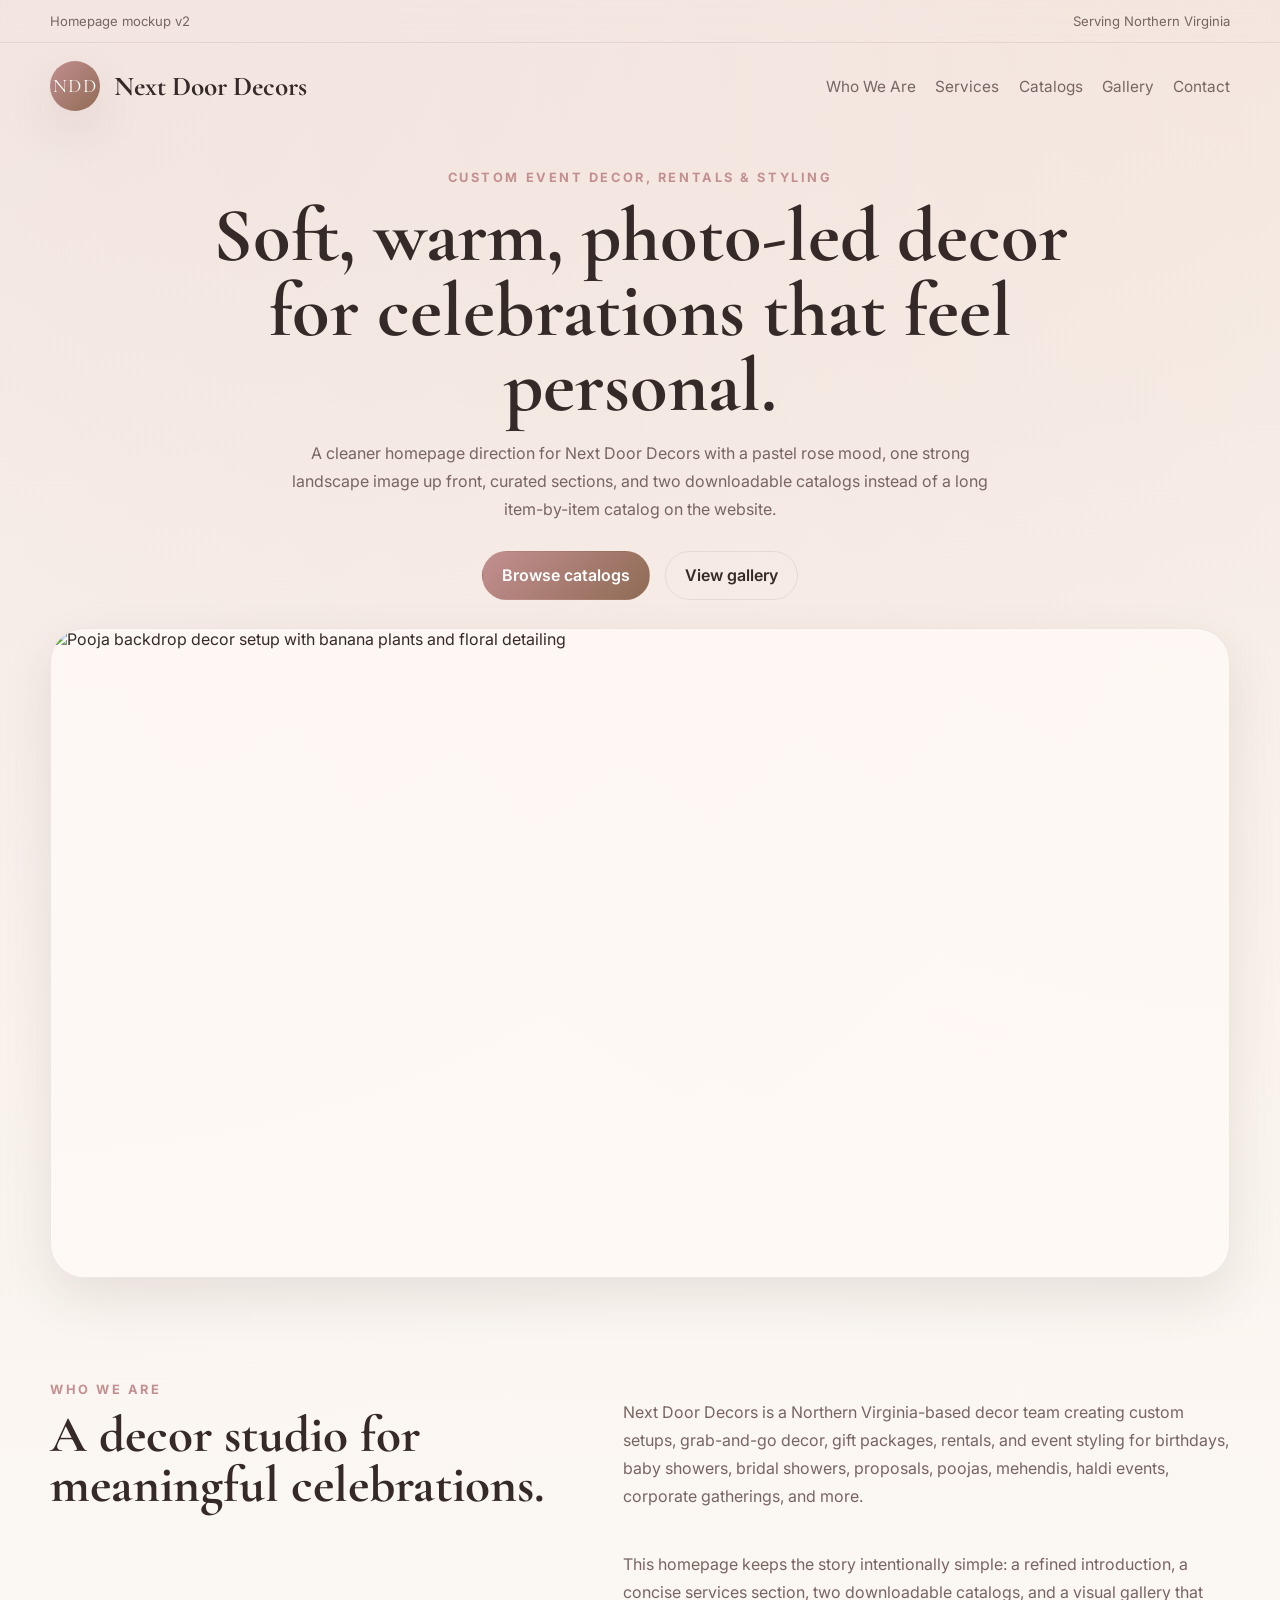
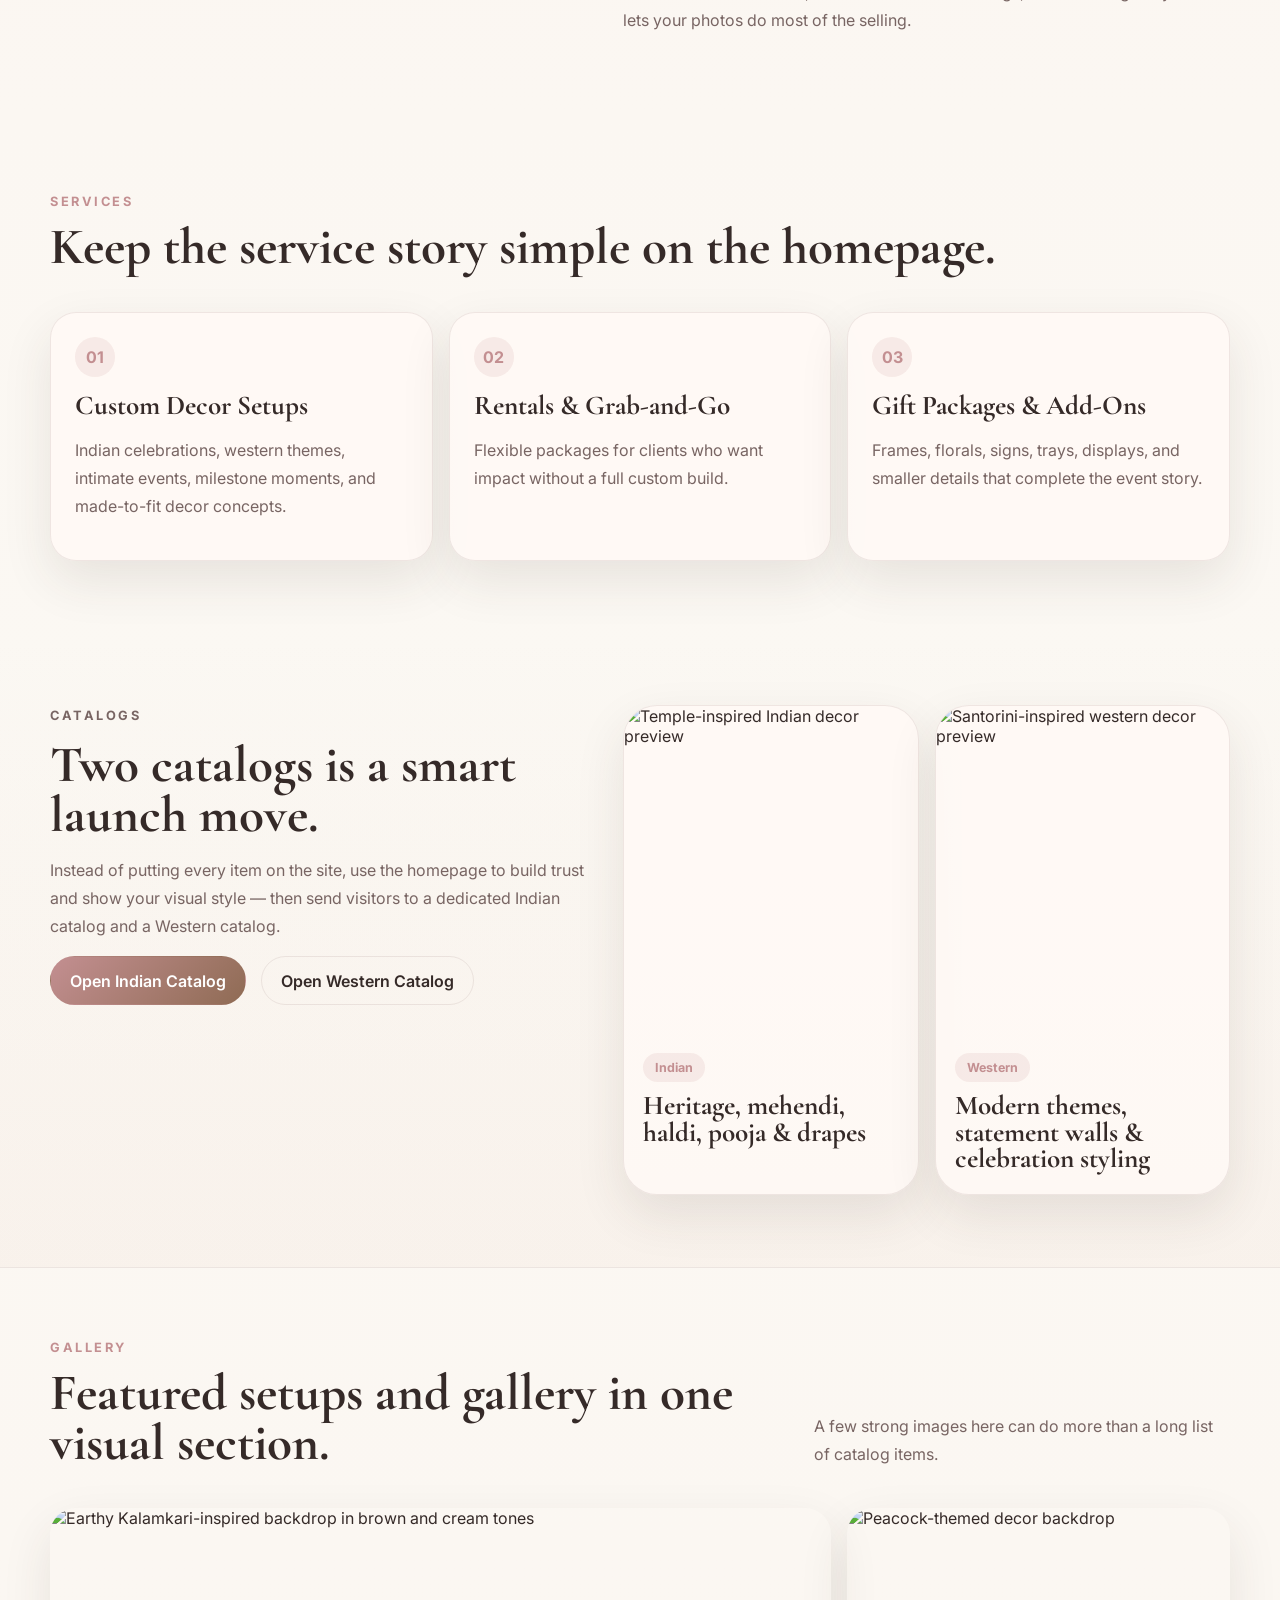
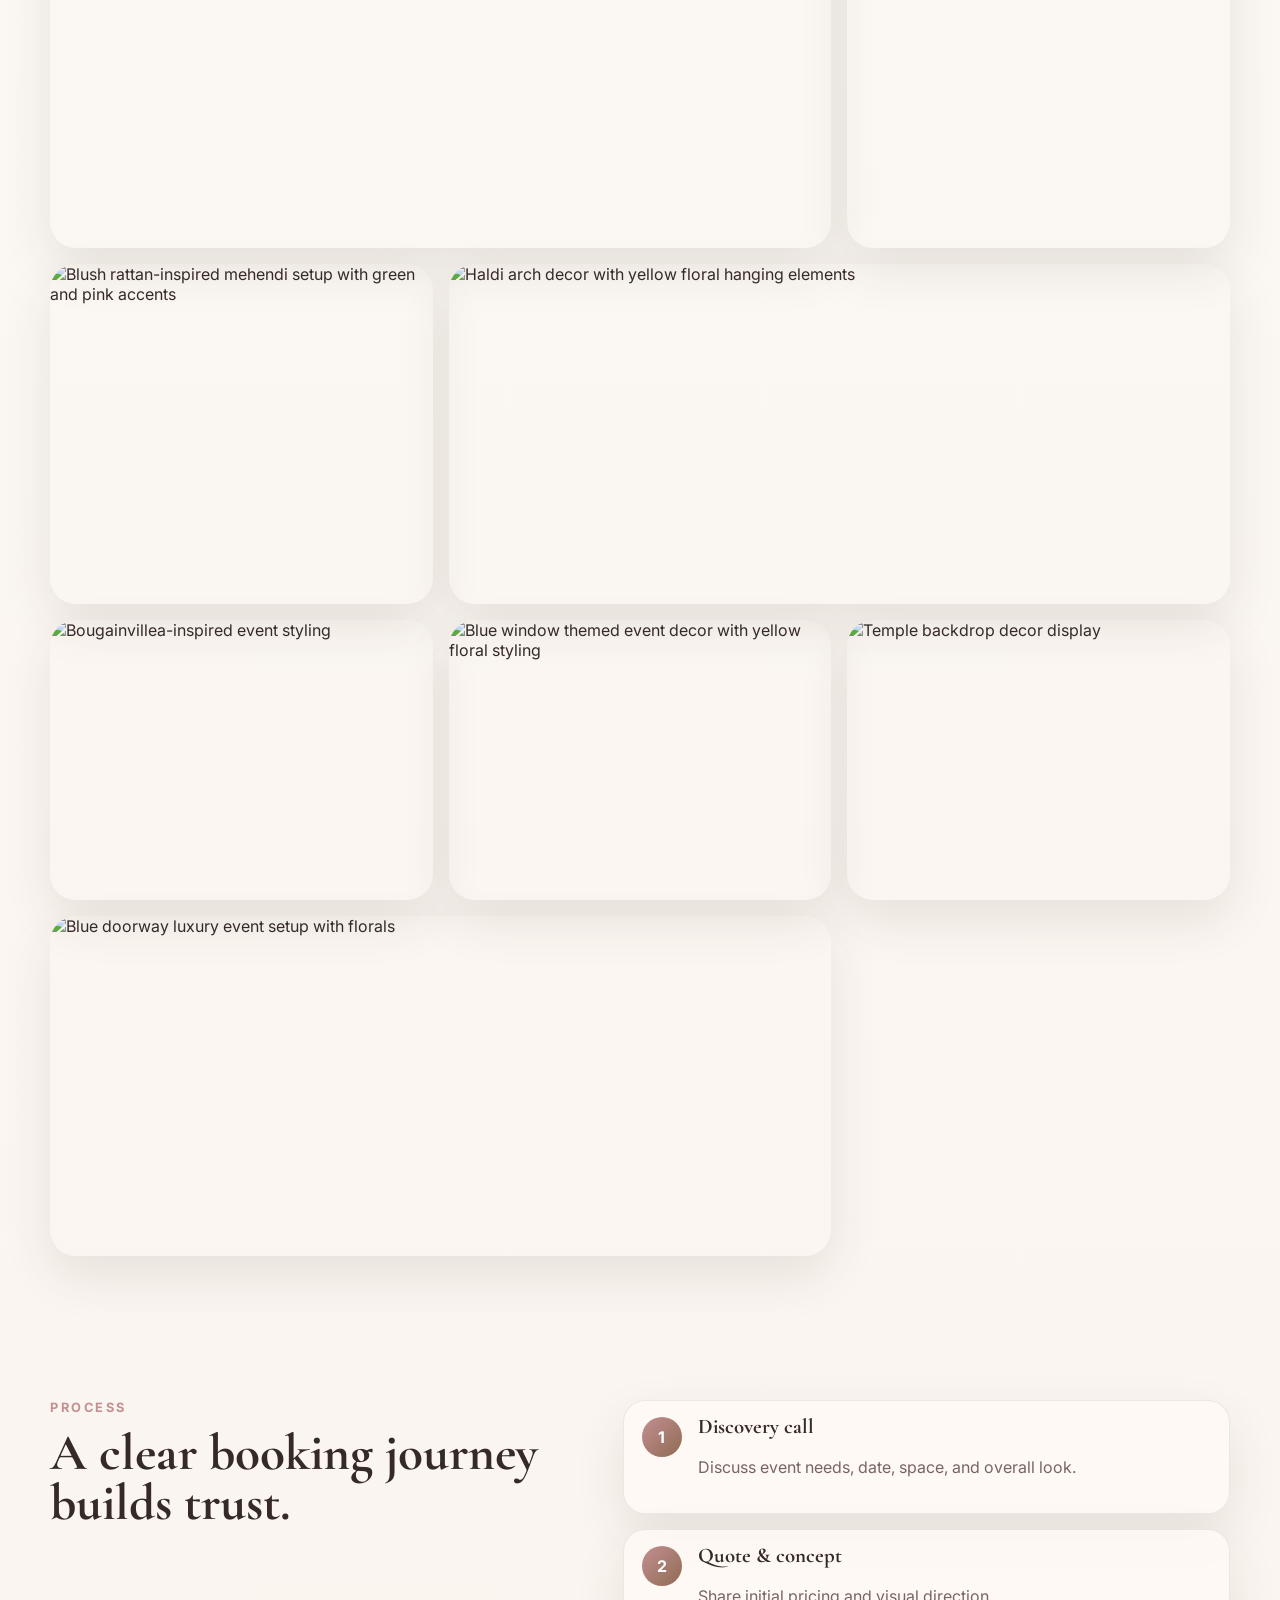
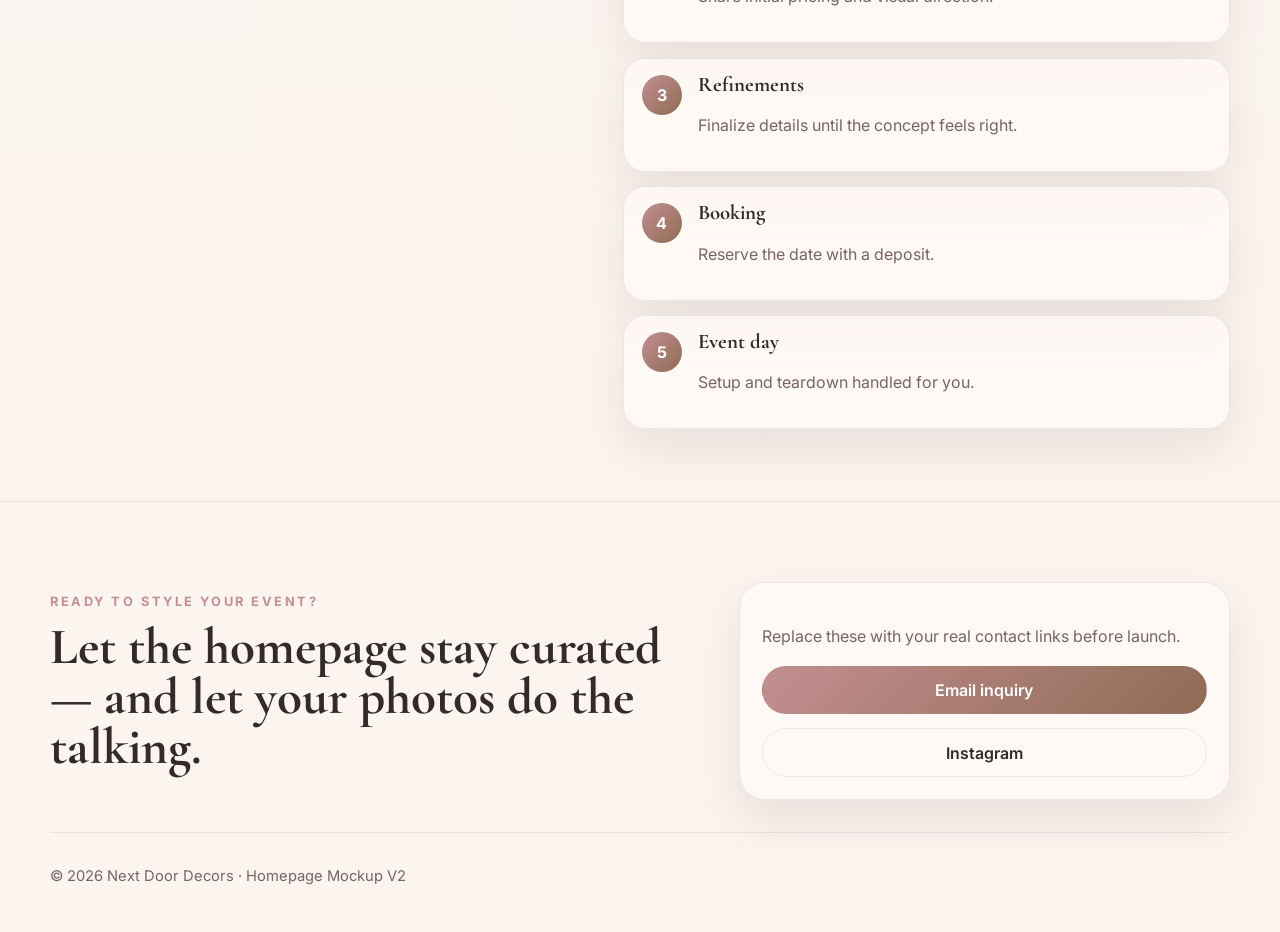
==== nextdoor-v2-2/index.html @ 741ca5bc "v2 version" ====
<!DOCTYPE html>
<html lang="en">
<head>
  <meta charset="UTF-8" />
  <meta name="viewport" content="width=device-width, initial-scale=1.0" />
  <title>Next Door Decors | Homepage Mockup V2</title>
  <meta name="description" content="A photo-led homepage mockup for Next Door Decors featuring Indian and western event decor collections." />
  <link rel="preconnect" href="https://fonts.googleapis.com">
  <link rel="preconnect" href="https://fonts.gstatic.com" crossorigin>
  <link href="https://fonts.googleapis.com/css2?family=Cormorant+Garamond:wght@400;500;600;700&family=Inter:wght@400;500;600;700&display=swap" rel="stylesheet">
  <link rel="stylesheet" href="style.css" />
</head>
<body data-theme="rose">
  <div class="topbar">
    <div class="container topbar-inner">
      <span>Homepage mockup v2</span>
      <span>Serving Northern Virginia</span>
    </div>
  </div>

  <header class="site-header" id="top">
    <nav class="nav container">
      <a href="#top" class="logo" aria-label="Next Door Decors home">
        <span class="logo-mark">NDD</span>
        <span class="logo-text">Next Door Decors</span>
      </a>

      <button class="menu-toggle" aria-label="Toggle navigation">☰</button>

      <div class="nav-links">
        <a href="#about">Who We Are</a>
        <a href="#services">Services</a>
        <a href="#catalogs">Catalogs</a>
        <a href="#gallery">Gallery</a>
        <a href="#contact">Contact</a>
      </div>
    </nav>

    <section class="hero container">
      <div class="hero-copy hero-copy-centered">
        <p class="eyebrow">Custom event decor, rentals & styling</p>
        <h1>Soft, warm, photo-led decor for celebrations that feel personal.</h1>
        <p class="hero-text hero-text-wide">
          A cleaner homepage direction for Next Door Decors with a pastel rose mood, one strong landscape image up front, curated sections, and two downloadable catalogs instead of a long item-by-item catalog on the website.
        </p>

        <div class="hero-actions centered-actions">
          <a class="btn btn-primary" href="#catalogs">Browse catalogs</a>
          <a class="btn btn-secondary" href="#gallery">View gallery</a>
        </div>
      </div>

      <figure class="hero-banner-card">
        <img src="images/hero-pooja.png" alt="Pooja backdrop decor setup with banana plants and floral detailing" />
      </figure>
    </section>
  </header>

  <main>
    <section class="section intro" id="about">
      <div class="container split-section">
        <div>
          <p class="eyebrow">Who we are</p>
          <h2>A decor studio for meaningful celebrations.</h2>
        </div>
        <div class="copy-stack">
          <p>
            Next Door Decors is a Northern Virginia-based decor team creating custom setups, grab-and-go decor, gift packages, rentals, and event styling for birthdays, baby showers, bridal showers, proposals, poojas, mehendis, haldi events, corporate gatherings, and more.
          </p>
          <p>
            This homepage keeps the story intentionally simple: a refined introduction, a concise services section, two downloadable catalogs, and a visual gallery that lets your photos do most of the selling.
          </p>
        </div>
      </div>
    </section>

    <section class="section services-section" id="services">
      <div class="container">
        <div class="section-head">
          <div>
            <p class="eyebrow">Services</p>
            <h2>Keep the service story simple on the homepage.</h2>
          </div>
        </div>

        <div class="cards three-up">
          <article class="service-card">
            <span class="service-index">01</span>
            <h3>Custom Decor Setups</h3>
            <p>Indian celebrations, western themes, intimate events, milestone moments, and made-to-fit decor concepts.</p>
          </article>
          <article class="service-card">
            <span class="service-index">02</span>
            <h3>Rentals & Grab-and-Go</h3>
            <p>Flexible packages for clients who want impact without a full custom build.</p>
          </article>
          <article class="service-card">
            <span class="service-index">03</span>
            <h3>Gift Packages & Add-Ons</h3>
            <p>Frames, florals, signs, trays, displays, and smaller details that complete the event story.</p>
          </article>
        </div>
      </div>
    </section>

    <section class="section catalogs-section" id="catalogs">
      <div class="container catalogs-shell">
        <div class="catalogs-copy">
          <p class="eyebrow">Catalogs</p>
          <h2>Two catalogs is a smart launch move.</h2>
          <p>
            Instead of putting every item on the site, use the homepage to build trust and show your visual style — then send visitors to a dedicated Indian catalog and a Western catalog.
          </p>
          <div class="catalog-actions">
            <a class="btn btn-primary" href="catalogs/next-door-decors-indian-catalog.pdf" target="_blank" rel="noopener">Open Indian Catalog</a>
            <a class="btn btn-secondary" href="catalogs/next-door-decors-western-catalog.pdf" target="_blank" rel="noopener">Open Western Catalog</a>
          </div>
        </div>

        <div class="catalog-preview-grid">
          <article class="catalog-preview-card">
            <img src="images/temple.png" alt="Temple-inspired Indian decor preview" />
            <div class="catalog-preview-copy">
              <span class="chip soft-chip">Indian</span>
              <h3>Heritage, mehendi, haldi, pooja & drapes</h3>
            </div>
          </article>

          <article class="catalog-preview-card">
            <img src="images/santorini-window.png" alt="Santorini-inspired western decor preview" />
            <div class="catalog-preview-copy">
              <span class="chip soft-chip">Western</span>
              <h3>Modern themes, statement walls & celebration styling</h3>
            </div>
          </article>
        </div>
      </div>
    </section>

    <section class="section gallery-section" id="gallery">
      <div class="container">
        <div class="section-head gallery-head">
          <div>
            <p class="eyebrow">Gallery</p>
            <h2>Featured setups and gallery in one visual section.</h2>
          </div>
          <p class="section-note">A few strong images here can do more than a long list of catalog items.</p>
        </div>

        <div class="gallery-grid unified-gallery-grid">
          <figure class="gallery-card wide"><img src="images/kalamkari.png" alt="Earthy Kalamkari-inspired backdrop in brown and cream tones" /></figure>
          <figure class="gallery-card"><img src="images/peacock.png" alt="Peacock-themed decor backdrop" /></figure>
          <figure class="gallery-card"><img src="images/blush-rattan.png" alt="Blush rattan-inspired mehendi setup with green and pink accents" /></figure>
          <figure class="gallery-card wide"><img src="images/haldi.jpg" alt="Haldi arch decor with yellow floral hanging elements" /></figure>
          <figure class="gallery-card"><img src="images/bougainvillea.png" alt="Bougainvillea-inspired event styling" /></figure>
          <figure class="gallery-card"><img src="images/blue-window-haldi.png" alt="Blue window themed event decor with yellow floral styling" /></figure>
          <figure class="gallery-card"><img src="images/temple.png" alt="Temple backdrop decor display" /></figure>
          <figure class="gallery-card wide"><img src="images/dior-mehendi.png" alt="Blue doorway luxury event setup with florals" /></figure>
        </div>
      </div>
    </section>

    <section class="section process-section">
      <div class="container process-shell">
        <div>
          <p class="eyebrow">Process</p>
          <h2>A clear booking journey builds trust.</h2>
        </div>
        <div class="process-list">
          <article class="process-item"><span>1</span><div><h3>Discovery call</h3><p>Discuss event needs, date, space, and overall look.</p></div></article>
          <article class="process-item"><span>2</span><div><h3>Quote & concept</h3><p>Share initial pricing and visual direction.</p></div></article>
          <article class="process-item"><span>3</span><div><h3>Refinements</h3><p>Finalize details until the concept feels right.</p></div></article>
          <article class="process-item"><span>4</span><div><h3>Booking</h3><p>Reserve the date with a deposit.</p></div></article>
          <article class="process-item"><span>5</span><div><h3>Event day</h3><p>Setup and teardown handled for you.</p></div></article>
        </div>
      </div>
    </section>
  </main>

  <footer class="site-footer" id="contact">
    <div class="container footer-shell">
      <div>
        <p class="eyebrow">Ready to style your event?</p>
        <h2>Let the homepage stay curated — and let your photos do the talking.</h2>
      </div>
      <div class="footer-card">
        <p>Replace these with your real contact links before launch.</p>
        <div class="footer-actions">
          <a class="btn btn-primary full" href="mailto:hello@nextdoordecors.com">Email inquiry</a>
          <a class="btn btn-secondary full" href="https://instagram.com/nextdoordecors" target="_blank" rel="noopener">Instagram</a>
        </div>
      </div>
    </div>
    <div class="container footer-note">
      <p>© <span id="year"></span> Next Door Decors · Homepage Mockup V2</p>
    </div>
  </footer>

  <script src="script.js"></script>
</body>
</html>
---- nextdoor-v2-2/style.css ----
:root {
  --bg: #f7f3ec;
  --bg-alt: #efe5d8;
  --surface: rgba(255, 252, 247, 0.82);
  --surface-strong: #fffaf3;
  --text: #2e2925;
  --muted: #6c655e;
  --line: rgba(82, 72, 62, 0.1);
  --accent: #70866b;
  --accent-2: #c6b39d;
  --accent-3: #8b694f;
  --chip: rgba(112, 134, 107, 0.12);
  --shadow: 0 20px 50px rgba(63, 52, 42, 0.1);
  --radius: 26px;
  --radius-lg: 34px;
  --max: 1180px;
}

body[data-theme="rose"] {
  --bg: #fbf4ef;
  --bg-alt: #f5e7df;
  --surface: rgba(255, 250, 246, 0.84);
  --surface-strong: #fff8f4;
  --text: #352a28;
  --muted: #786563;
  --line: rgba(108, 77, 73, 0.11);
  --accent: #c38f91;
  --accent-2: #ddb8a5;
  --accent-3: #8f6b54;
  --chip: rgba(195, 143, 145, 0.14);
}

body[data-theme="luxe"] {
  --bg: #f4efe7;
  --bg-alt: #e9dfd0;
  --surface: rgba(255, 250, 241, 0.84);
  --surface-strong: #fff9f0;
  --text: #2f241f;
  --muted: #6b5b53;
  --line: rgba(88, 66, 52, 0.12);
  --accent: #756847;
  --accent-2: #b69058;
  --accent-3: #7d4b43;
  --chip: rgba(182, 144, 88, 0.14);
}

* { box-sizing: border-box; }
html { scroll-behavior: smooth; }
body {
  margin: 0;
  background:
    radial-gradient(circle at top left, color-mix(in srgb, var(--accent) 14%, transparent), transparent 25%),
    radial-gradient(circle at top right, color-mix(in srgb, var(--accent-2) 20%, transparent), transparent 24%),
    linear-gradient(180deg, var(--bg) 0%, #fbf8f3 40%, var(--bg) 100%);
  color: var(--text);
  font-family: 'Inter', sans-serif;
}

a { color: inherit; text-decoration: none; }
img { display: block; max-width: 100%; }
button { font: inherit; }

.container {
  width: min(var(--max), calc(100% - 2rem));
  margin: 0 auto;
}

.topbar {
  border-bottom: 1px solid var(--line);
  backdrop-filter: blur(8px);
}

.topbar-inner {
  min-height: 42px;
  display: flex;
  align-items: center;
  justify-content: space-between;
  gap: 1rem;
  font-size: 0.82rem;
  color: var(--muted);
}

.site-header {
  padding-bottom: 1rem;
}

.nav {
  display: flex;
  align-items: center;
  justify-content: space-between;
  gap: 1rem;
  padding: 1.15rem 0;
}

.logo {
  display: flex;
  align-items: center;
  gap: 0.85rem;
}

.logo-mark {
  width: 50px;
  height: 50px;
  border-radius: 50%;
  display: grid;
  place-items: center;
  background: linear-gradient(135deg, var(--accent), var(--accent-3));
  color: white;
  font-family: 'Cormorant Garamond', serif;
  font-size: 1.2rem;
  letter-spacing: 0.08em;
  box-shadow: var(--shadow);
}

.logo-text {
  font-family: 'Cormorant Garamond', serif;
  font-size: 1.7rem;
  font-weight: 700;
}

.nav-links {
  display: flex;
  align-items: center;
  gap: 1.2rem;
}

.nav-links a {
  color: var(--muted);
  font-size: 0.96rem;
}

.menu-toggle {
  display: none;
  border: 0;
  background: transparent;
  font-size: 1.5rem;
}

.hero {
  display: grid;
  gap: 1.8rem;
  padding: 2.5rem 0 1rem;
}

.hero-copy-centered {
  text-align: center;
  max-width: 54rem;
  margin: 0 auto;
}

.eyebrow {
  margin: 0 0 0.8rem;
  text-transform: uppercase;
  letter-spacing: 0.2em;
  font-size: 0.8rem;
  color: var(--accent);
  font-weight: 700;
}

h1, h2, h3 {
  margin: 0;
  font-family: 'Cormorant Garamond', serif;
  line-height: 0.98;
}

h1 { font-size: clamp(3rem, 6vw, 5.1rem); margin-bottom: 1rem; }
h2 { font-size: clamp(2.1rem, 4vw, 3.4rem); margin-bottom: 1rem; }
h3 { font-size: 1.7rem; }

.hero-text,
.copy-stack p,
.service-card p,
.catalogs-copy p,
.process-item p,
.footer-card p,
.section-note {
  color: var(--muted);
  line-height: 1.75;
}

.hero-text-wide {
  max-width: 44rem;
  margin-left: auto;
  margin-right: auto;
}

.hero-actions,
.catalog-actions,
.footer-actions {
  display: flex;
  flex-wrap: wrap;
  gap: 0.9rem;
}

.centered-actions {
  justify-content: center;
}

.hero-actions { margin: 1.75rem 0 0; }

.btn {
  min-height: 48px;
  display: inline-flex;
  align-items: center;
  justify-content: center;
  padding: 0.82rem 1.2rem;
  border-radius: 999px;
  border: 1px solid transparent;
  font-weight: 600;
  transition: transform 0.2s ease, background 0.2s ease;
}

.btn:hover { transform: translateY(-1px); }

.btn-primary {
  background: linear-gradient(135deg, var(--accent), var(--accent-3));
  color: #fff;
}

.btn-secondary {
  background: transparent;
  color: var(--text);
  border-color: var(--line);
}

.full { width: 100%; }

.service-card,
.catalog-preview-card,
.footer-card,
.process-item,
.hero-banner-card {
  background: var(--surface);
  border: 1px solid var(--line);
  box-shadow: var(--shadow);
}

.hero-banner-card {
  margin: 0;
  border-radius: var(--radius-lg);
  overflow: hidden;
}

.hero-banner-card img,
.catalog-preview-card img,
.gallery-card img {
  width: 100%;
  height: 100%;
  object-fit: cover;
}

.hero-banner-card img {
  aspect-ratio: 16 / 8.8;
}

.section {
  padding: 4.5rem 0;
}

.split-section,
.catalogs-shell,
.process-shell,
.section-head {
  display: grid;
  gap: 1.5rem;
}

.split-section,
.catalogs-shell,
.process-shell {
  grid-template-columns: 0.95fr 1.05fr;
  align-items: start;
}

.copy-stack {
  display: grid;
  gap: 0.5rem;
}

.section-head {
  grid-template-columns: 1fr auto;
  align-items: end;
  margin-bottom: 1.5rem;
}

.section-note {
  max-width: 26rem;
}

.cards.three-up {
  display: grid;
  grid-template-columns: repeat(3, minmax(0, 1fr));
  gap: 1rem;
}

.service-card {
  border-radius: var(--radius);
  padding: 1.5rem;
}

.service-index {
  display: inline-flex;
  width: 40px;
  height: 40px;
  border-radius: 50%;
  align-items: center;
  justify-content: center;
  background: var(--chip);
  color: var(--accent);
  font-weight: 700;
  margin-bottom: 1rem;
}

.catalogs-section {
  background: linear-gradient(180deg, transparent, color-mix(in srgb, var(--accent-2) 9%, transparent));
}

.catalog-preview-grid {
  display: grid;
  grid-template-columns: repeat(2, minmax(0, 1fr));
  gap: 1rem;
}

.catalog-preview-card {
  border-radius: var(--radius-lg);
  overflow: hidden;
}

.catalog-preview-card img {
  height: 330px;
}

.catalog-preview-copy {
  padding: 1.1rem 1.2rem 1.3rem;
}

.chip {
  display: inline-flex;
  align-items: center;
  padding: 0.42rem 0.75rem;
  border-radius: 999px;
  background: var(--chip);
  font-size: 0.78rem;
  font-weight: 700;
  margin-bottom: 0.7rem;
}

.soft-chip {
  color: var(--accent);
}

.gallery-section {
  border-top: 1px solid var(--line);
}

.unified-gallery-grid {
  display: grid;
  grid-template-columns: repeat(3, minmax(0, 1fr));
  gap: 1rem;
}

.gallery-card {
  margin: 0;
  border-radius: 26px;
  overflow: hidden;
  min-height: 280px;
  box-shadow: var(--shadow);
}

.gallery-card.wide {
  grid-column: span 2;
  min-height: 340px;
}

.process-list {
  display: grid;
  gap: 0.9rem;
}

.process-item {
  border-radius: 22px;
  display: grid;
  grid-template-columns: auto 1fr;
  gap: 1rem;
  padding: 1rem 1.1rem;
  align-items: start;
}

.process-item span {
  width: 40px;
  height: 40px;
  border-radius: 50%;
  display: grid;
  place-items: center;
  background: linear-gradient(135deg, var(--accent), var(--accent-3));
  color: white;
  font-weight: 700;
}

.process-item h3 {
  font-size: 1.3rem;
  margin-bottom: 0.35rem;
}

.site-footer {
  padding: 5rem 0 2rem;
  border-top: 1px solid var(--line);
}

.footer-shell {
  display: grid;
  grid-template-columns: 1.15fr 0.85fr;
  gap: 1.5rem;
  align-items: center;
}

.footer-card {
  border-radius: var(--radius);
  padding: 1.4rem;
}

.footer-note {
  margin-top: 2rem;
  padding-top: 1.2rem;
  border-top: 1px solid var(--line);
  color: var(--muted);
  font-size: 0.92rem;
}

@media (max-width: 960px) {
  .split-section,
  .catalogs-shell,
  .process-shell,
  .footer-shell,
  .section-head,
  .cards.three-up,
  .catalog-preview-grid,
  .unified-gallery-grid {
    grid-template-columns: 1fr;
  }

  .gallery-card.wide {
    grid-column: auto;
    min-height: 300px;
  }
}

@media (max-width: 760px) {
  .menu-toggle {
    display: block;
  }

  .nav-links {
    position: absolute;
    top: 96px;
    left: 1rem;
    right: 1rem;
    display: none;
    flex-direction: column;
    align-items: flex-start;
    background: var(--surface-strong);
    border: 1px solid var(--line);
    border-radius: 20px;
    padding: 1rem;
    box-shadow: var(--shadow);
    z-index: 20;
  }

  .nav-links.open {
    display: flex;
  }

  .hero {
    padding-top: 1.5rem;
  }

  h1 { font-size: 2.7rem; }
  h2 { font-size: 2.1rem; }

  .container {
    width: min(var(--max), calc(100% - 1.2rem));
  }
}
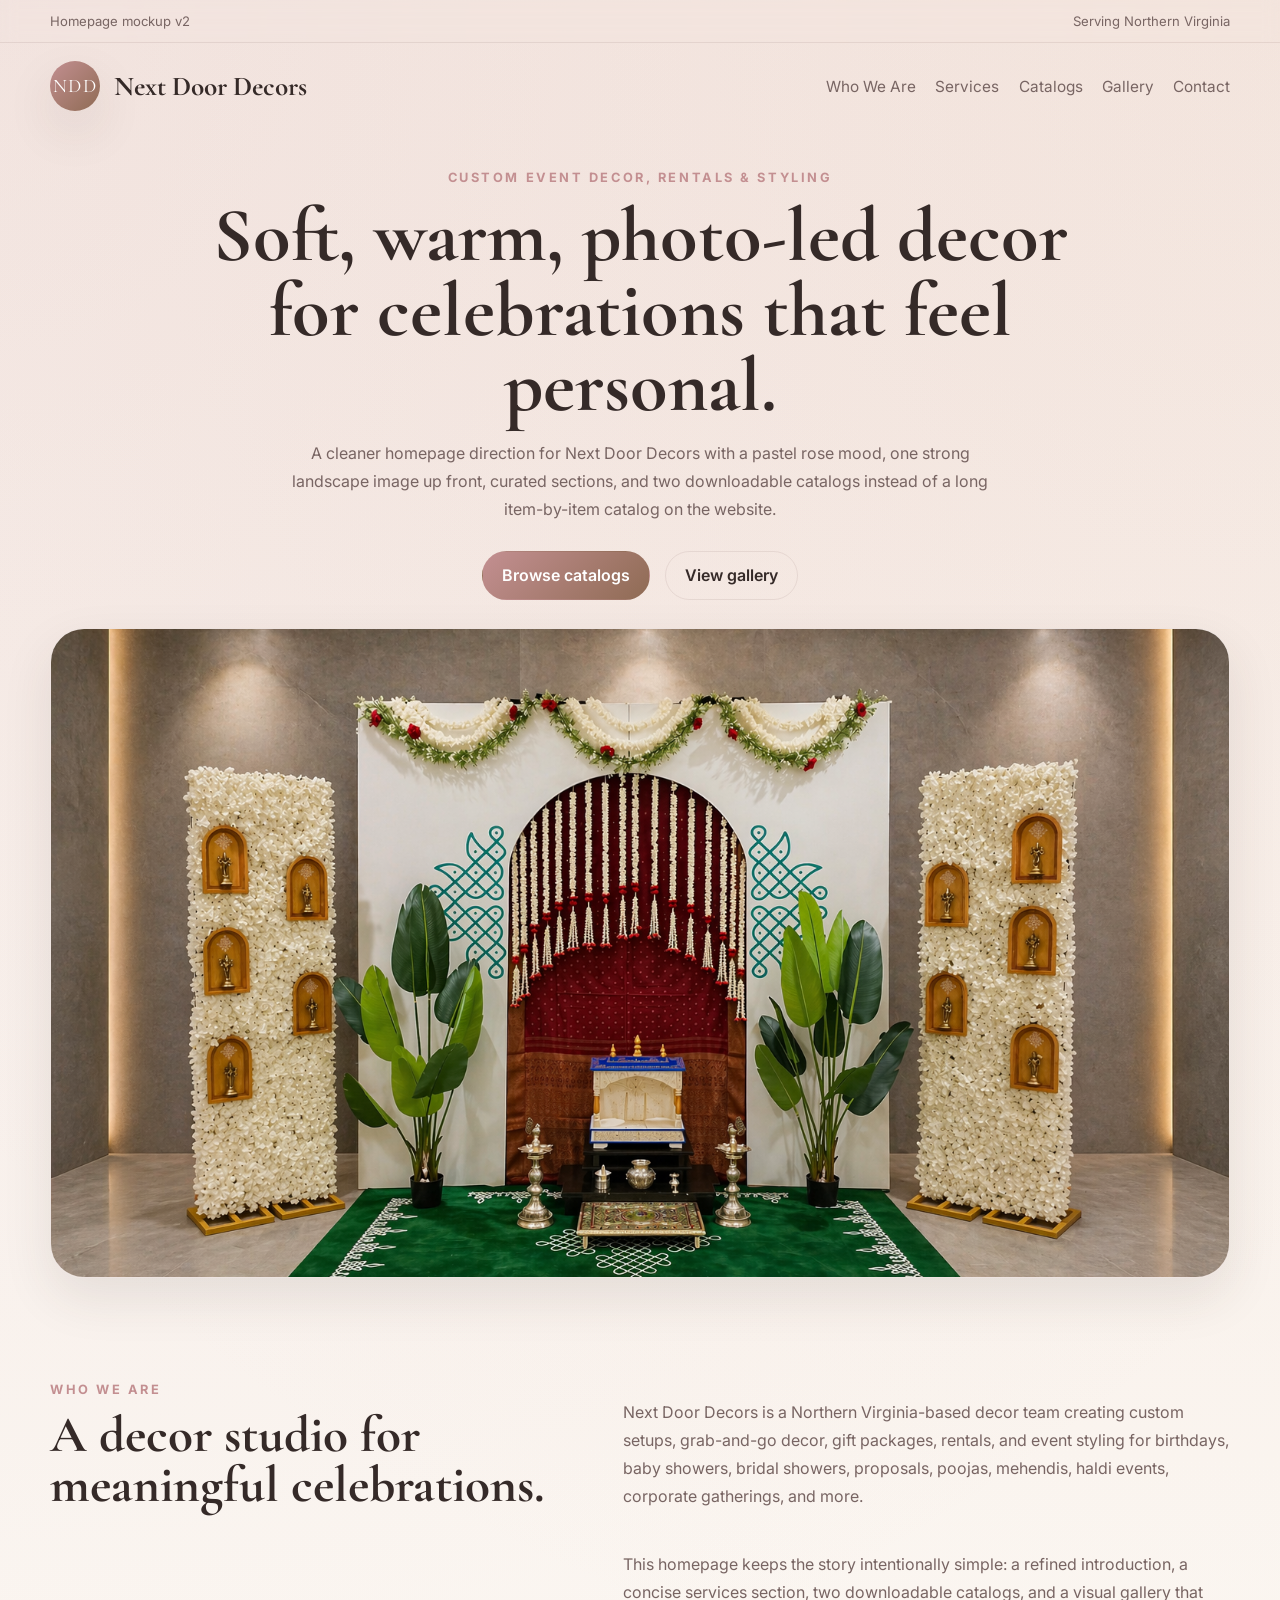
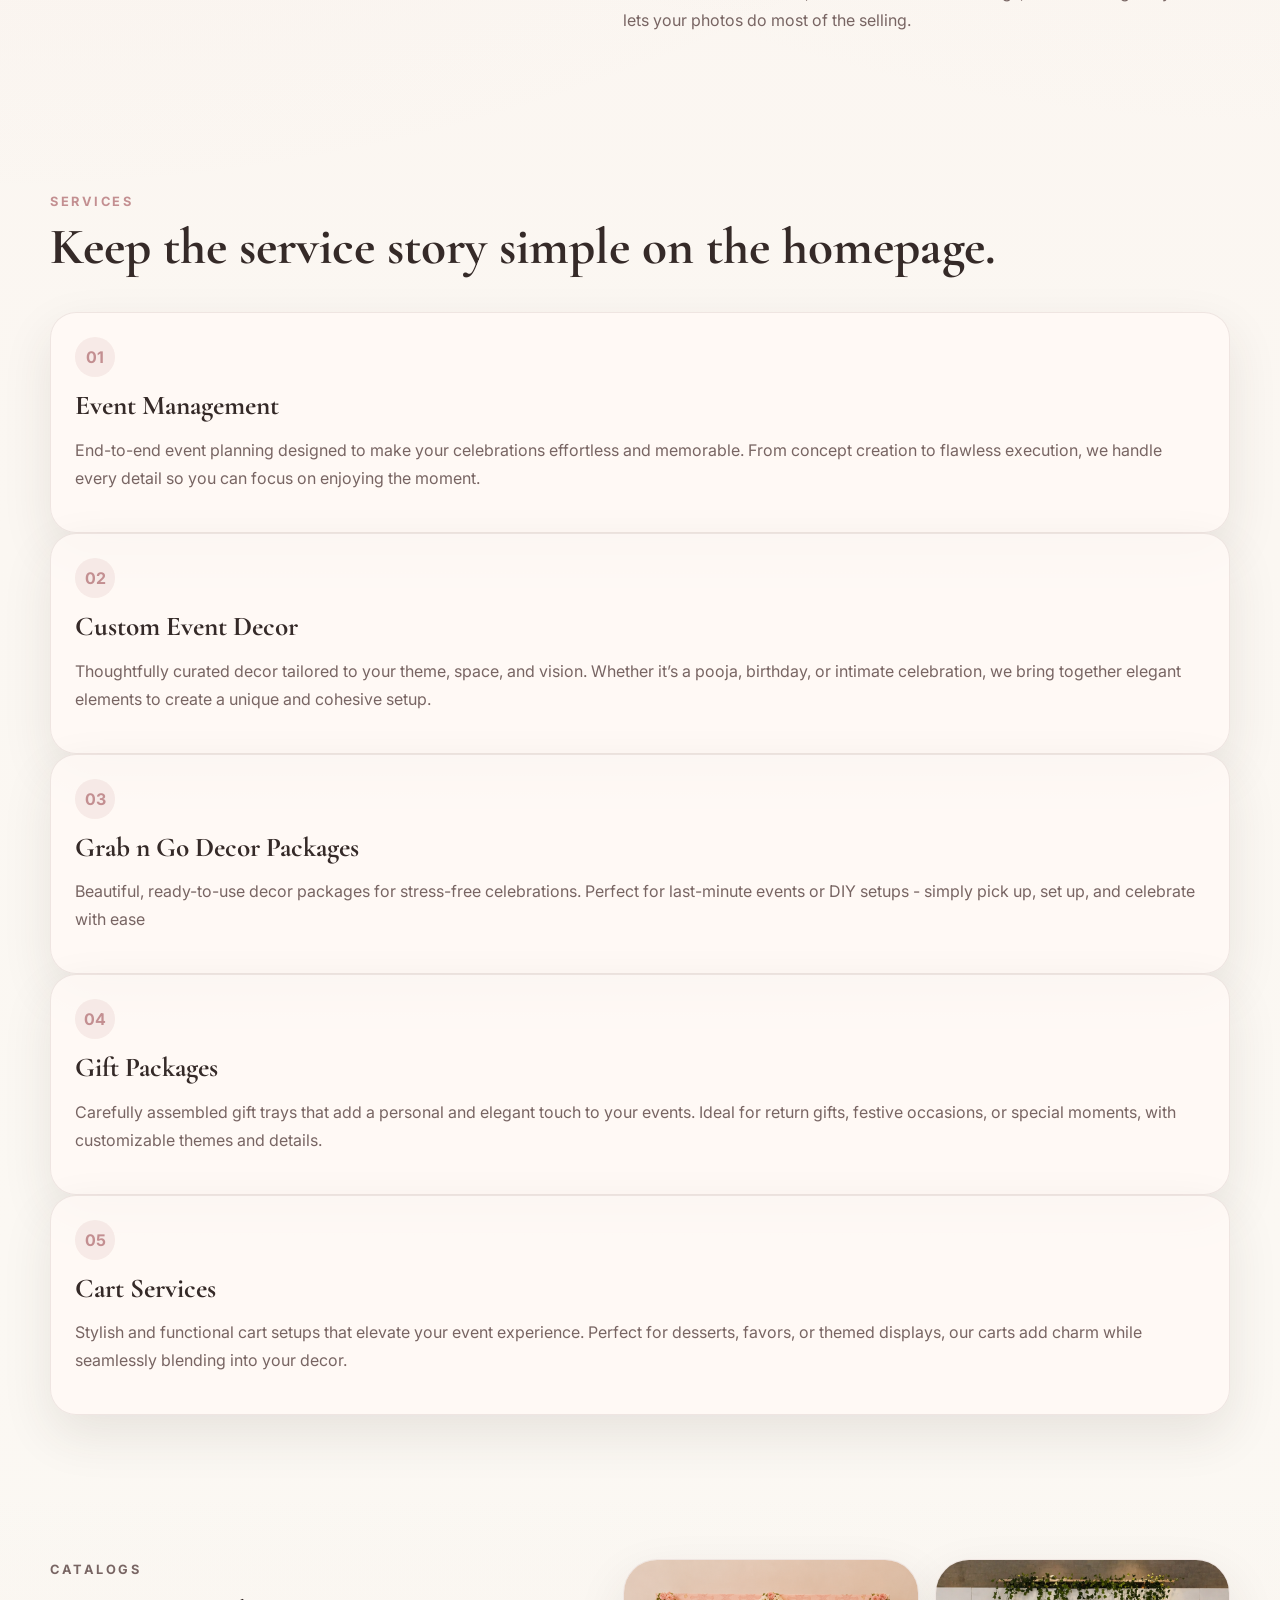
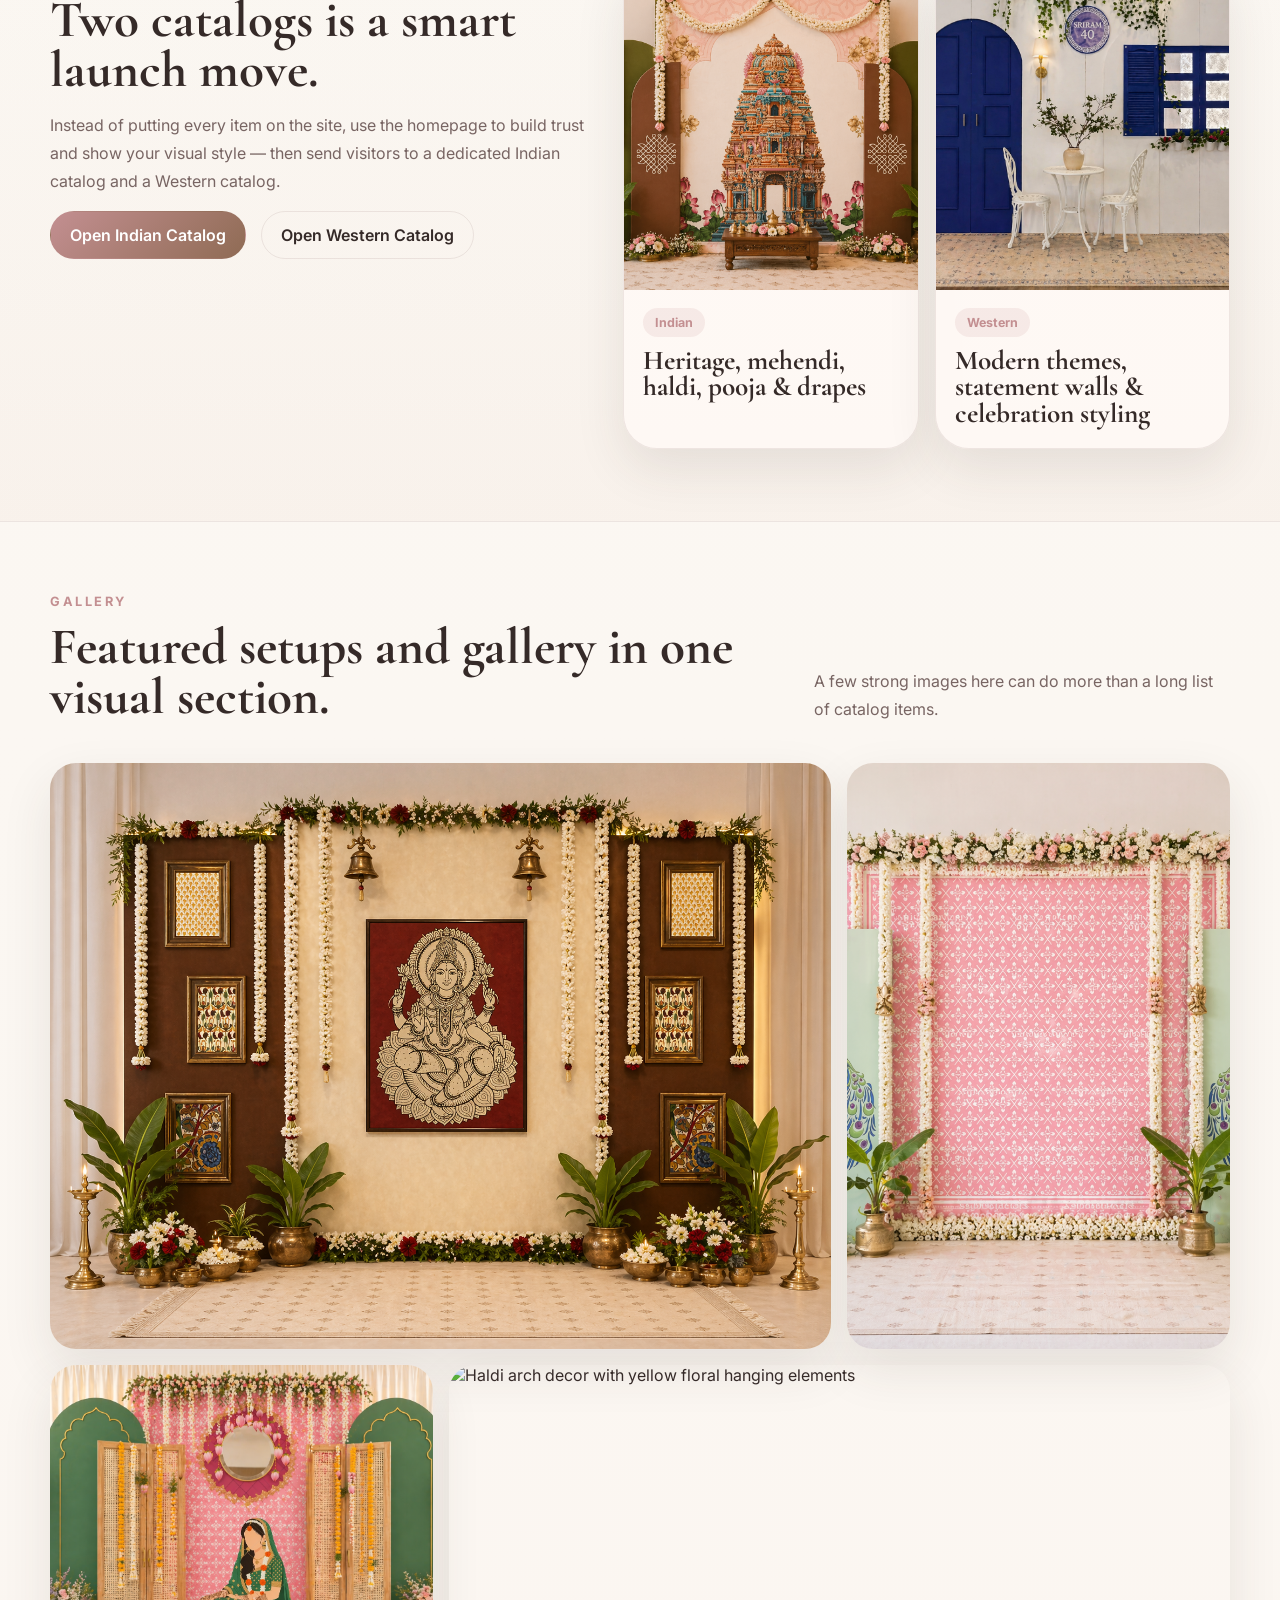
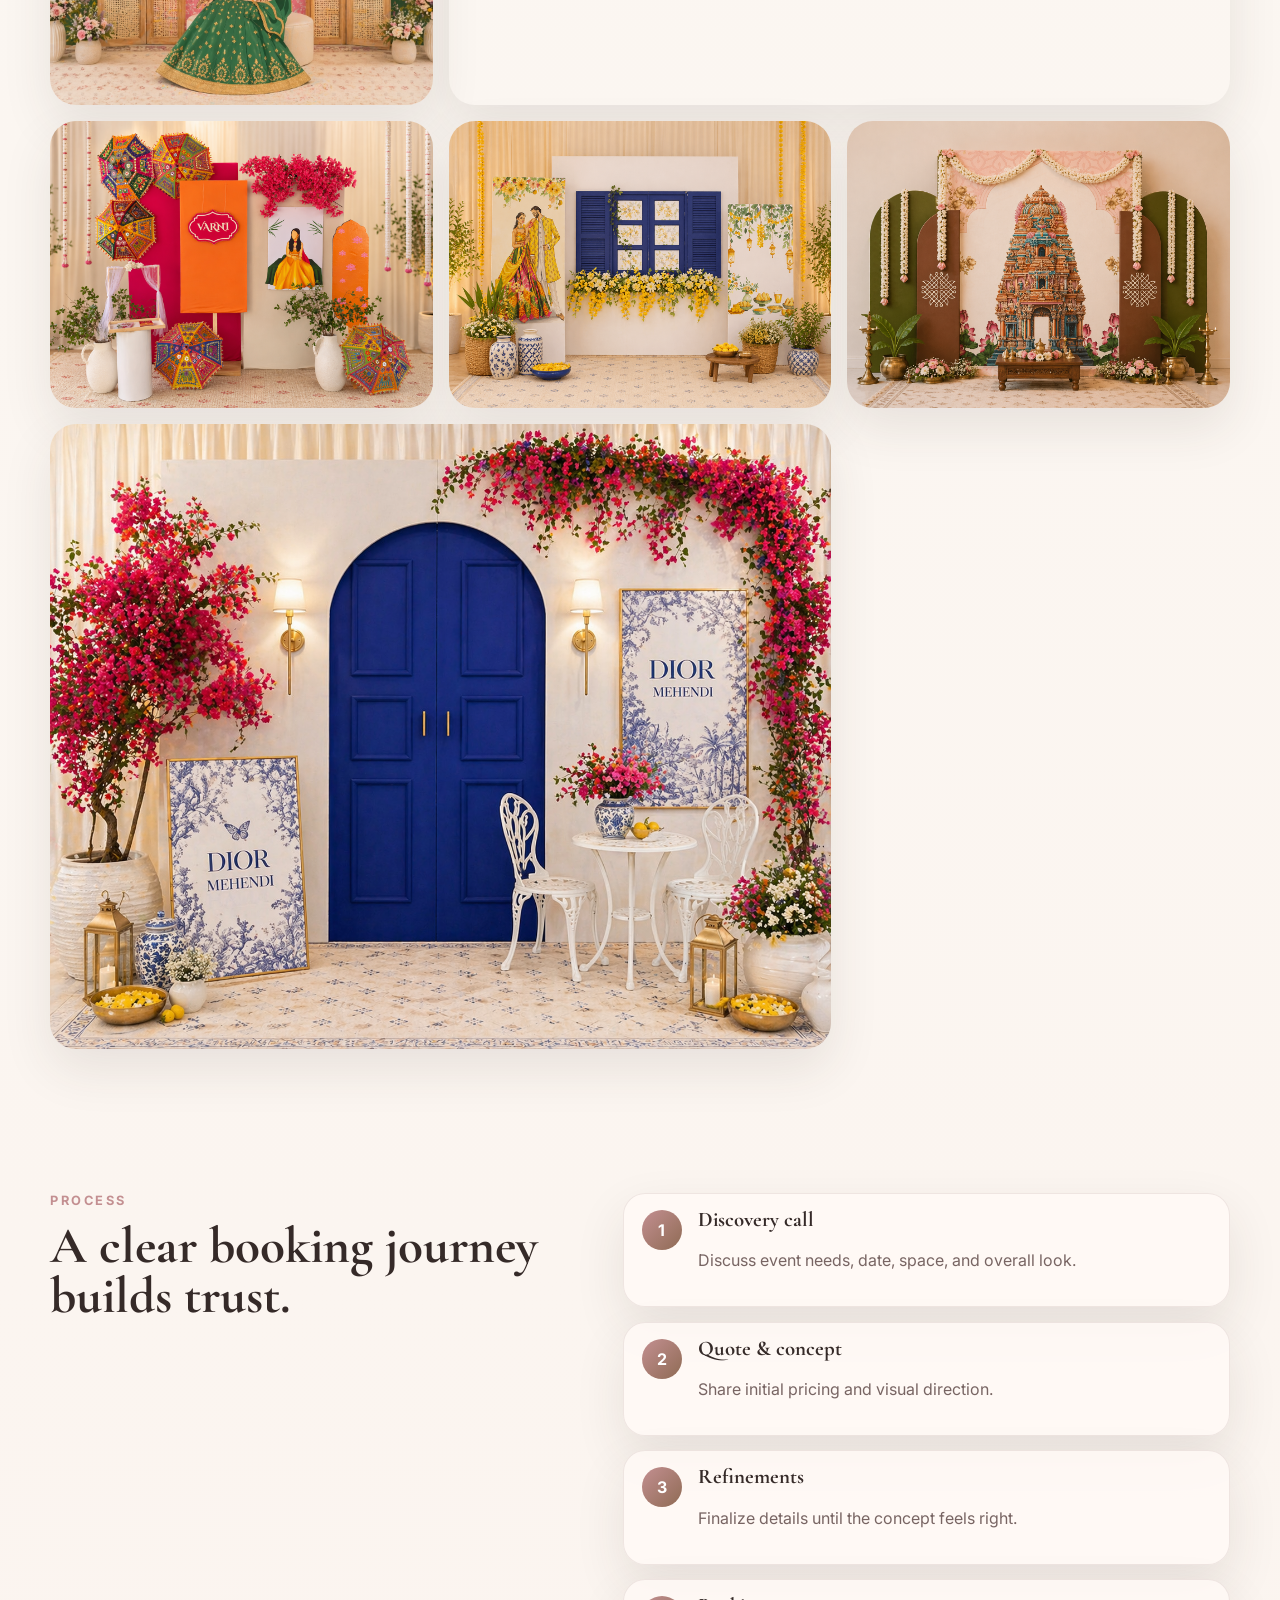
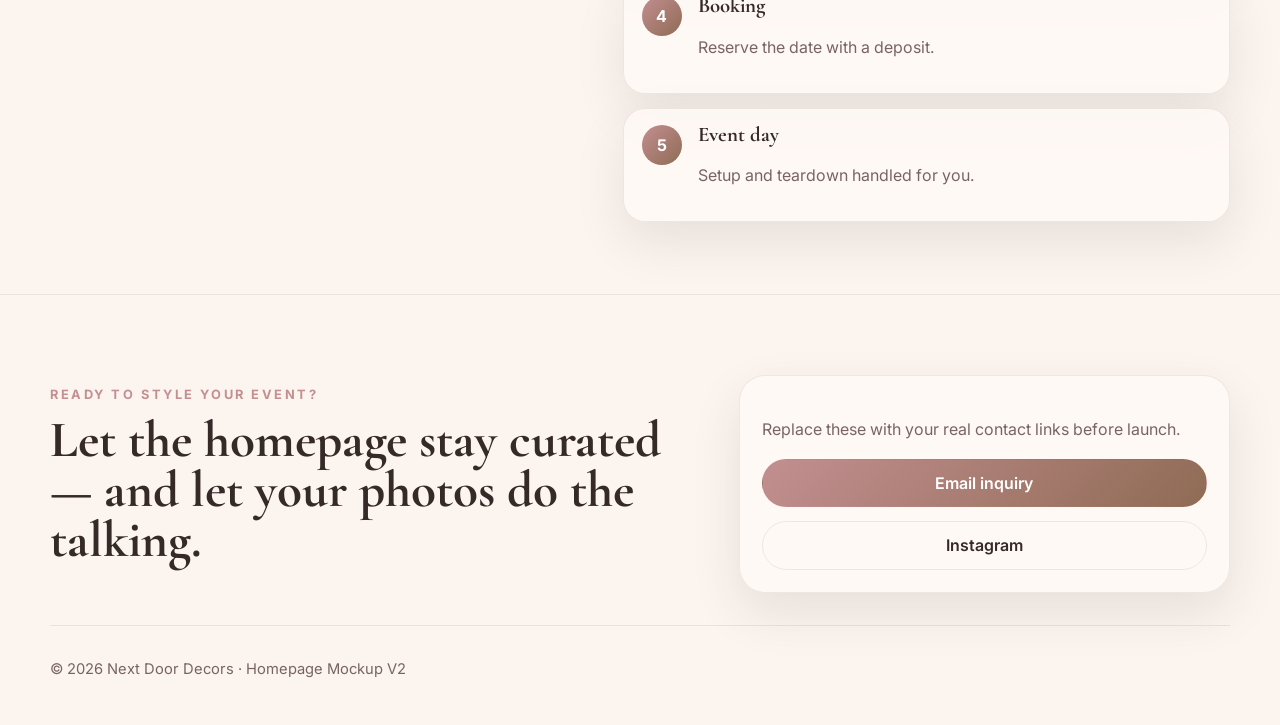
==== commit 8641be95: "Changes to services" ====
--- a/nextdoor-v2-2/index.html
+++ b/nextdoor-v2-2/index.html
@@ -1,201 +1,374 @@
-<!DOCTYPE html>
+<!doctype html>
 <html lang="en">
-<head>
-  <meta charset="UTF-8" />
-  <meta name="viewport" content="width=device-width, initial-scale=1.0" />
-  <title>Next Door Decors | Homepage Mockup V2</title>
-  <meta name="description" content="A photo-led homepage mockup for Next Door Decors featuring Indian and western event decor collections." />
-  <link rel="preconnect" href="https://fonts.googleapis.com">
-  <link rel="preconnect" href="https://fonts.gstatic.com" crossorigin>
-  <link href="https://fonts.googleapis.com/css2?family=Cormorant+Garamond:wght@400;500;600;700&family=Inter:wght@400;500;600;700&display=swap" rel="stylesheet">
-  <link rel="stylesheet" href="style.css" />
-</head>
-<body data-theme="rose">
-  <div class="topbar">
-    <div class="container topbar-inner">
-      <span>Homepage mockup v2</span>
-      <span>Serving Northern Virginia</span>
-    </div>
-  </div>
-
-  <header class="site-header" id="top">
-    <nav class="nav container">
-      <a href="#top" class="logo" aria-label="Next Door Decors home">
-        <span class="logo-mark">NDD</span>
-        <span class="logo-text">Next Door Decors</span>
-      </a>
-
-      <button class="menu-toggle" aria-label="Toggle navigation">☰</button>
-
-      <div class="nav-links">
-        <a href="#about">Who We Are</a>
-        <a href="#services">Services</a>
-        <a href="#catalogs">Catalogs</a>
-        <a href="#gallery">Gallery</a>
-        <a href="#contact">Contact</a>
-      </div>
-    </nav>
-
-    <section class="hero container">
-      <div class="hero-copy hero-copy-centered">
-        <p class="eyebrow">Custom event decor, rentals & styling</p>
-        <h1>Soft, warm, photo-led decor for celebrations that feel personal.</h1>
-        <p class="hero-text hero-text-wide">
-          A cleaner homepage direction for Next Door Decors with a pastel rose mood, one strong landscape image up front, curated sections, and two downloadable catalogs instead of a long item-by-item catalog on the website.
-        </p>
-
-        <div class="hero-actions centered-actions">
-          <a class="btn btn-primary" href="#catalogs">Browse catalogs</a>
-          <a class="btn btn-secondary" href="#gallery">View gallery</a>
-        </div>
-      </div>
-
-      <figure class="hero-banner-card">
-        <img src="images/hero-pooja.png" alt="Pooja backdrop decor setup with banana plants and floral detailing" />
-      </figure>
-    </section>
-  </header>
-
-  <main>
-    <section class="section intro" id="about">
-      <div class="container split-section">
-        <div>
-          <p class="eyebrow">Who we are</p>
-          <h2>A decor studio for meaningful celebrations.</h2>
-        </div>
-        <div class="copy-stack">
-          <p>
-            Next Door Decors is a Northern Virginia-based decor team creating custom setups, grab-and-go decor, gift packages, rentals, and event styling for birthdays, baby showers, bridal showers, proposals, poojas, mehendis, haldi events, corporate gatherings, and more.
-          </p>
-          <p>
-            This homepage keeps the story intentionally simple: a refined introduction, a concise services section, two downloadable catalogs, and a visual gallery that lets your photos do most of the selling.
-          </p>
-        </div>
-      </div>
-    </section>
-
-    <section class="section services-section" id="services">
-      <div class="container">
-        <div class="section-head">
-          <div>
-            <p class="eyebrow">Services</p>
-            <h2>Keep the service story simple on the homepage.</h2>
-          </div>
-        </div>
-
-        <div class="cards three-up">
-          <article class="service-card">
-            <span class="service-index">01</span>
-            <h3>Custom Decor Setups</h3>
-            <p>Indian celebrations, western themes, intimate events, milestone moments, and made-to-fit decor concepts.</p>
-          </article>
-          <article class="service-card">
-            <span class="service-index">02</span>
-            <h3>Rentals & Grab-and-Go</h3>
-            <p>Flexible packages for clients who want impact without a full custom build.</p>
-          </article>
-          <article class="service-card">
-            <span class="service-index">03</span>
-            <h3>Gift Packages & Add-Ons</h3>
-            <p>Frames, florals, signs, trays, displays, and smaller details that complete the event story.</p>
-          </article>
-        </div>
-      </div>
-    </section>
-
-    <section class="section catalogs-section" id="catalogs">
-      <div class="container catalogs-shell">
-        <div class="catalogs-copy">
-          <p class="eyebrow">Catalogs</p>
-          <h2>Two catalogs is a smart launch move.</h2>
-          <p>
-            Instead of putting every item on the site, use the homepage to build trust and show your visual style — then send visitors to a dedicated Indian catalog and a Western catalog.
-          </p>
-          <div class="catalog-actions">
-            <a class="btn btn-primary" href="catalogs/next-door-decors-indian-catalog.pdf" target="_blank" rel="noopener">Open Indian Catalog</a>
-            <a class="btn btn-secondary" href="catalogs/next-door-decors-western-catalog.pdf" target="_blank" rel="noopener">Open Western Catalog</a>
-          </div>
-        </div>
-
-        <div class="catalog-preview-grid">
-          <article class="catalog-preview-card">
-            <img src="images/temple.png" alt="Temple-inspired Indian decor preview" />
-            <div class="catalog-preview-copy">
-              <span class="chip soft-chip">Indian</span>
-              <h3>Heritage, mehendi, haldi, pooja & drapes</h3>
-            </div>
-          </article>
-
-          <article class="catalog-preview-card">
-            <img src="images/santorini-window.png" alt="Santorini-inspired western decor preview" />
-            <div class="catalog-preview-copy">
-              <span class="chip soft-chip">Western</span>
-              <h3>Modern themes, statement walls & celebration styling</h3>
-            </div>
-          </article>
-        </div>
-      </div>
-    </section>
-
-    <section class="section gallery-section" id="gallery">
-      <div class="container">
-        <div class="section-head gallery-head">
-          <div>
-            <p class="eyebrow">Gallery</p>
-            <h2>Featured setups and gallery in one visual section.</h2>
-          </div>
-          <p class="section-note">A few strong images here can do more than a long list of catalog items.</p>
-        </div>
-
-        <div class="gallery-grid unified-gallery-grid">
-          <figure class="gallery-card wide"><img src="images/kalamkari.png" alt="Earthy Kalamkari-inspired backdrop in brown and cream tones" /></figure>
-          <figure class="gallery-card"><img src="images/peacock.png" alt="Peacock-themed decor backdrop" /></figure>
-          <figure class="gallery-card"><img src="images/blush-rattan.png" alt="Blush rattan-inspired mehendi setup with green and pink accents" /></figure>
-          <figure class="gallery-card wide"><img src="images/haldi.jpg" alt="Haldi arch decor with yellow floral hanging elements" /></figure>
-          <figure class="gallery-card"><img src="images/bougainvillea.png" alt="Bougainvillea-inspired event styling" /></figure>
-          <figure class="gallery-card"><img src="images/blue-window-haldi.png" alt="Blue window themed event decor with yellow floral styling" /></figure>
-          <figure class="gallery-card"><img src="images/temple.png" alt="Temple backdrop decor display" /></figure>
-          <figure class="gallery-card wide"><img src="images/dior-mehendi.png" alt="Blue doorway luxury event setup with florals" /></figure>
-        </div>
-      </div>
-    </section>
-
-    <section class="section process-section">
-      <div class="container process-shell">
-        <div>
-          <p class="eyebrow">Process</p>
-          <h2>A clear booking journey builds trust.</h2>
-        </div>
-        <div class="process-list">
-          <article class="process-item"><span>1</span><div><h3>Discovery call</h3><p>Discuss event needs, date, space, and overall look.</p></div></article>
-          <article class="process-item"><span>2</span><div><h3>Quote & concept</h3><p>Share initial pricing and visual direction.</p></div></article>
-          <article class="process-item"><span>3</span><div><h3>Refinements</h3><p>Finalize details until the concept feels right.</p></div></article>
-          <article class="process-item"><span>4</span><div><h3>Booking</h3><p>Reserve the date with a deposit.</p></div></article>
-          <article class="process-item"><span>5</span><div><h3>Event day</h3><p>Setup and teardown handled for you.</p></div></article>
-        </div>
-      </div>
-    </section>
-  </main>
-
-  <footer class="site-footer" id="contact">
-    <div class="container footer-shell">
-      <div>
-        <p class="eyebrow">Ready to style your event?</p>
-        <h2>Let the homepage stay curated — and let your photos do the talking.</h2>
-      </div>
-      <div class="footer-card">
-        <p>Replace these with your real contact links before launch.</p>
-        <div class="footer-actions">
-          <a class="btn btn-primary full" href="mailto:hello@nextdoordecors.com">Email inquiry</a>
-          <a class="btn btn-secondary full" href="https://instagram.com/nextdoordecors" target="_blank" rel="noopener">Instagram</a>
-        </div>
+  <head>
+    <meta charset="UTF-8" />
+    <meta name="viewport" content="width=device-width, initial-scale=1.0" />
+    <title>Next Door Decors | Homepage Mockup V2</title>
+    <meta
+      name="description"
+      content="A photo-led homepage mockup for Next Door Decors featuring Indian and western event decor collections."
+    />
+    <link rel="preconnect" href="https://fonts.googleapis.com" />
+    <link rel="preconnect" href="https://fonts.gstatic.com" crossorigin />
+    <link
+      href="https://fonts.googleapis.com/css2?family=Cormorant+Garamond:wght@400;500;600;700&family=Inter:wght@400;500;600;700&display=swap"
+      rel="stylesheet"
+    />
+    <link rel="stylesheet" href="style.css" />
+  </head>
+  <body data-theme="rose">
+    <div class="topbar">
+      <div class="container topbar-inner">
+        <span>Homepage mockup v2</span>
+        <span>Serving Northern Virginia</span>
       </div>
     </div>
-    <div class="container footer-note">
-      <p>© <span id="year"></span> Next Door Decors · Homepage Mockup V2</p>
-    </div>
-  </footer>
-
-  <script src="script.js"></script>
-</body>
+
+    <header class="site-header" id="top">
+      <nav class="nav container">
+        <a href="#top" class="logo" aria-label="Next Door Decors home">
+          <span class="logo-mark">NDD</span>
+          <span class="logo-text">Next Door Decors</span>
+        </a>
+
+        <button class="menu-toggle" aria-label="Toggle navigation">☰</button>
+
+        <div class="nav-links">
+          <a href="#about">Who We Are</a>
+          <a href="#services">Services</a>
+          <a href="#catalogs">Catalogs</a>
+          <a href="#gallery">Gallery</a>
+          <a href="#contact">Contact</a>
+        </div>
+      </nav>
+
+      <section class="hero container">
+        <div class="hero-copy hero-copy-centered">
+          <p class="eyebrow">Custom event decor, rentals & styling</p>
+          <h1>
+            Soft, warm, photo-led decor for celebrations that feel personal.
+          </h1>
+          <p class="hero-text hero-text-wide">
+            A cleaner homepage direction for Next Door Decors with a pastel rose
+            mood, one strong landscape image up front, curated sections, and two
+            downloadable catalogs instead of a long item-by-item catalog on the
+            website.
+          </p>
+
+          <div class="hero-actions centered-actions">
+            <a class="btn btn-primary" href="#catalogs">Browse catalogs</a>
+            <a class="btn btn-secondary" href="#gallery">View gallery</a>
+          </div>
+        </div>
+
+        <figure class="hero-banner-card">
+          <img
+            src="images/hero-pooja.png"
+            alt="Pooja backdrop decor setup with banana plants and floral detailing"
+          />
+        </figure>
+      </section>
+    </header>
+
+    <main>
+      <section class="section intro" id="about">
+        <div class="container split-section">
+          <div>
+            <p class="eyebrow">Who we are</p>
+            <h2>A decor studio for meaningful celebrations.</h2>
+          </div>
+          <div class="copy-stack">
+            <p>
+              Next Door Decors is a Northern Virginia-based decor team creating
+              custom setups, grab-and-go decor, gift packages, rentals, and
+              event styling for birthdays, baby showers, bridal showers,
+              proposals, poojas, mehendis, haldi events, corporate gatherings,
+              and more.
+            </p>
+            <p>
+              This homepage keeps the story intentionally simple: a refined
+              introduction, a concise services section, two downloadable
+              catalogs, and a visual gallery that lets your photos do most of
+              the selling.
+            </p>
+          </div>
+        </div>
+      </section>
+
+      <section class="section services-section" id="services">
+        <div class="container">
+          <div class="section-head">
+            <div>
+              <p class="eyebrow">Services</p>
+              <h2>Keep the service story simple on the homepage.</h2>
+            </div>
+          </div>
+
+          <div class="services-grid services-grid-text">
+            <article class="service-card service-card-text">
+              <div class="service-copy">
+                <span class="service-index">01</span>
+                <h3>Event Management</h3>
+                <p>
+                  End-to-end event planning designed to make your celebrations
+                  effortless and memorable. From concept creation to flawless
+                  execution, we handle every detail so you can focus on enjoying
+                  the moment.
+                </p>
+              </div>
+            </article>
+
+            <article class="service-card service-card-text">
+              <div class="service-copy">
+                <span class="service-index">02</span>
+                <h3>Custom Event Decor</h3>
+                <p>
+                  Thoughtfully curated decor tailored to your theme, space, and
+                  vision. Whether it’s a pooja, birthday, or intimate
+                  celebration, we bring together elegant elements to create a
+                  unique and cohesive setup.
+                </p>
+              </div>
+            </article>
+
+            <article class="service-card service-card-text">
+              <div class="service-copy">
+                <span class="service-index">03</span>
+                <h3>Grab n Go Decor Packages</h3>
+                <p>
+                  Beautiful, ready-to-use decor packages for stress-free
+                  celebrations. Perfect for last-minute events or DIY setups -
+                  simply pick up, set up, and celebrate with ease
+                </p>
+              </div>
+            </article>
+
+            <article class="service-card service-card-text">
+              <div class="service-copy">
+                <span class="service-index">04</span>
+                <h3>Gift Packages</h3>
+                <p>
+                  Carefully assembled gift trays that add a personal and elegant
+                  touch to your events. Ideal for return gifts, festive
+                  occasions, or special moments, with customizable themes and
+                  details.
+                </p>
+              </div>
+            </article>
+
+            <article class="service-card service-card-text">
+              <div class="service-copy">
+                <span class="service-index">05</span>
+                <h3>Cart Services</h3>
+                <p>
+                  Stylish and functional cart setups that elevate your event
+                  experience. Perfect for desserts, favors, or themed displays,
+                  our carts add charm while seamlessly blending into your decor.
+                </p>
+              </div>
+            </article>
+          </div>
+        </div>
+      </section>
+
+      <section class="section catalogs-section" id="catalogs">
+        <div class="container catalogs-shell">
+          <div class="catalogs-copy">
+            <p class="eyebrow">Catalogs</p>
+            <h2>Two catalogs is a smart launch move.</h2>
+            <p>
+              Instead of putting every item on the site, use the homepage to
+              build trust and show your visual style — then send visitors to a
+              dedicated Indian catalog and a Western catalog.
+            </p>
+            <div class="catalog-actions">
+              <a
+                class="btn btn-primary"
+                href="catalogs/next-door-decors-indian-catalog.pdf"
+                target="_blank"
+                rel="noopener"
+                >Open Indian Catalog</a
+              >
+              <a
+                class="btn btn-secondary"
+                href="catalogs/next-door-decors-western-catalog.pdf"
+                target="_blank"
+                rel="noopener"
+                >Open Western Catalog</a
+              >
+            </div>
+          </div>
+
+          <div class="catalog-preview-grid">
+            <article class="catalog-preview-card">
+              <img
+                src="images/temple.png"
+                alt="Temple-inspired Indian decor preview"
+              />
+              <div class="catalog-preview-copy">
+                <span class="chip soft-chip">Indian</span>
+                <h3>Heritage, mehendi, haldi, pooja & drapes</h3>
+              </div>
+            </article>
+
+            <article class="catalog-preview-card">
+              <img
+                src="images/santorini-window.png"
+                alt="Santorini-inspired western decor preview"
+              />
+              <div class="catalog-preview-copy">
+                <span class="chip soft-chip">Western</span>
+                <h3>Modern themes, statement walls & celebration styling</h3>
+              </div>
+            </article>
+          </div>
+        </div>
+      </section>
+
+      <section class="section gallery-section" id="gallery">
+        <div class="container">
+          <div class="section-head gallery-head">
+            <div>
+              <p class="eyebrow">Gallery</p>
+              <h2>Featured setups and gallery in one visual section.</h2>
+            </div>
+            <p class="section-note">
+              A few strong images here can do more than a long list of catalog
+              items.
+            </p>
+          </div>
+
+          <div class="gallery-grid unified-gallery-grid">
+            <figure class="gallery-card wide">
+              <img
+                src="images/kalamkari.png"
+                alt="Earthy Kalamkari-inspired backdrop in brown and cream tones"
+              />
+            </figure>
+            <figure class="gallery-card">
+              <img
+                src="images/peacock.png"
+                alt="Peacock-themed decor backdrop"
+              />
+            </figure>
+            <figure class="gallery-card">
+              <img
+                src="images/blush-rattan.png"
+                alt="Blush rattan-inspired mehendi setup with green and pink accents"
+              />
+            </figure>
+            <figure class="gallery-card wide">
+              <img
+                src="images/haldi.jpg"
+                alt="Haldi arch decor with yellow floral hanging elements"
+              />
+            </figure>
+            <figure class="gallery-card">
+              <img
+                src="images/bougainvillea.png"
+                alt="Bougainvillea-inspired event styling"
+              />
+            </figure>
+            <figure class="gallery-card">
+              <img
+                src="images/blue-window-haldi.png"
+                alt="Blue window themed event decor with yellow floral styling"
+              />
+            </figure>
+            <figure class="gallery-card">
+              <img
+                src="images/temple.png"
+                alt="Temple backdrop decor display"
+              />
+            </figure>
+            <figure class="gallery-card wide">
+              <img
+                src="images/dior-mehendi.png"
+                alt="Blue doorway luxury event setup with florals"
+              />
+            </figure>
+          </div>
+        </div>
+      </section>
+
+      <section class="section process-section">
+        <div class="container process-shell">
+          <div>
+            <p class="eyebrow">Process</p>
+            <h2>A clear booking journey builds trust.</h2>
+          </div>
+          <div class="process-list">
+            <article class="process-item">
+              <span>1</span>
+              <div>
+                <h3>Discovery call</h3>
+                <p>Discuss event needs, date, space, and overall look.</p>
+              </div>
+            </article>
+            <article class="process-item">
+              <span>2</span>
+              <div>
+                <h3>Quote & concept</h3>
+                <p>Share initial pricing and visual direction.</p>
+              </div>
+            </article>
+            <article class="process-item">
+              <span>3</span>
+              <div>
+                <h3>Refinements</h3>
+                <p>Finalize details until the concept feels right.</p>
+              </div>
+            </article>
+            <article class="process-item">
+              <span>4</span>
+              <div>
+                <h3>Booking</h3>
+                <p>Reserve the date with a deposit.</p>
+              </div>
+            </article>
+            <article class="process-item">
+              <span>5</span>
+              <div>
+                <h3>Event day</h3>
+                <p>Setup and teardown handled for you.</p>
+              </div>
+            </article>
+          </div>
+        </div>
+      </section>
+    </main>
+
+    <footer class="site-footer" id="contact">
+      <div class="container footer-shell">
+        <div>
+          <p class="eyebrow">Ready to style your event?</p>
+          <h2>
+            Let the homepage stay curated — and let your photos do the talking.
+          </h2>
+        </div>
+        <div class="footer-card">
+          <p>Replace these with your real contact links before launch.</p>
+          <div class="footer-actions">
+            <a
+              class="btn btn-primary full"
+              href="mailto:hello@nextdoordecors.com"
+              >Email inquiry</a
+            >
+            <a
+              class="btn btn-secondary full"
+              href="https://instagram.com/nextdoordecors"
+              target="_blank"
+              rel="noopener"
+              >Instagram</a
+            >
+          </div>
+        </div>
+      </div>
+      <div class="container footer-note">
+        <p>© <span id="year"></span> Next Door Decors · Homepage Mockup V2</p>
+      </div>
+    </footer>
+
+    <script src="script.js"></script>
+  </body>
 </html>
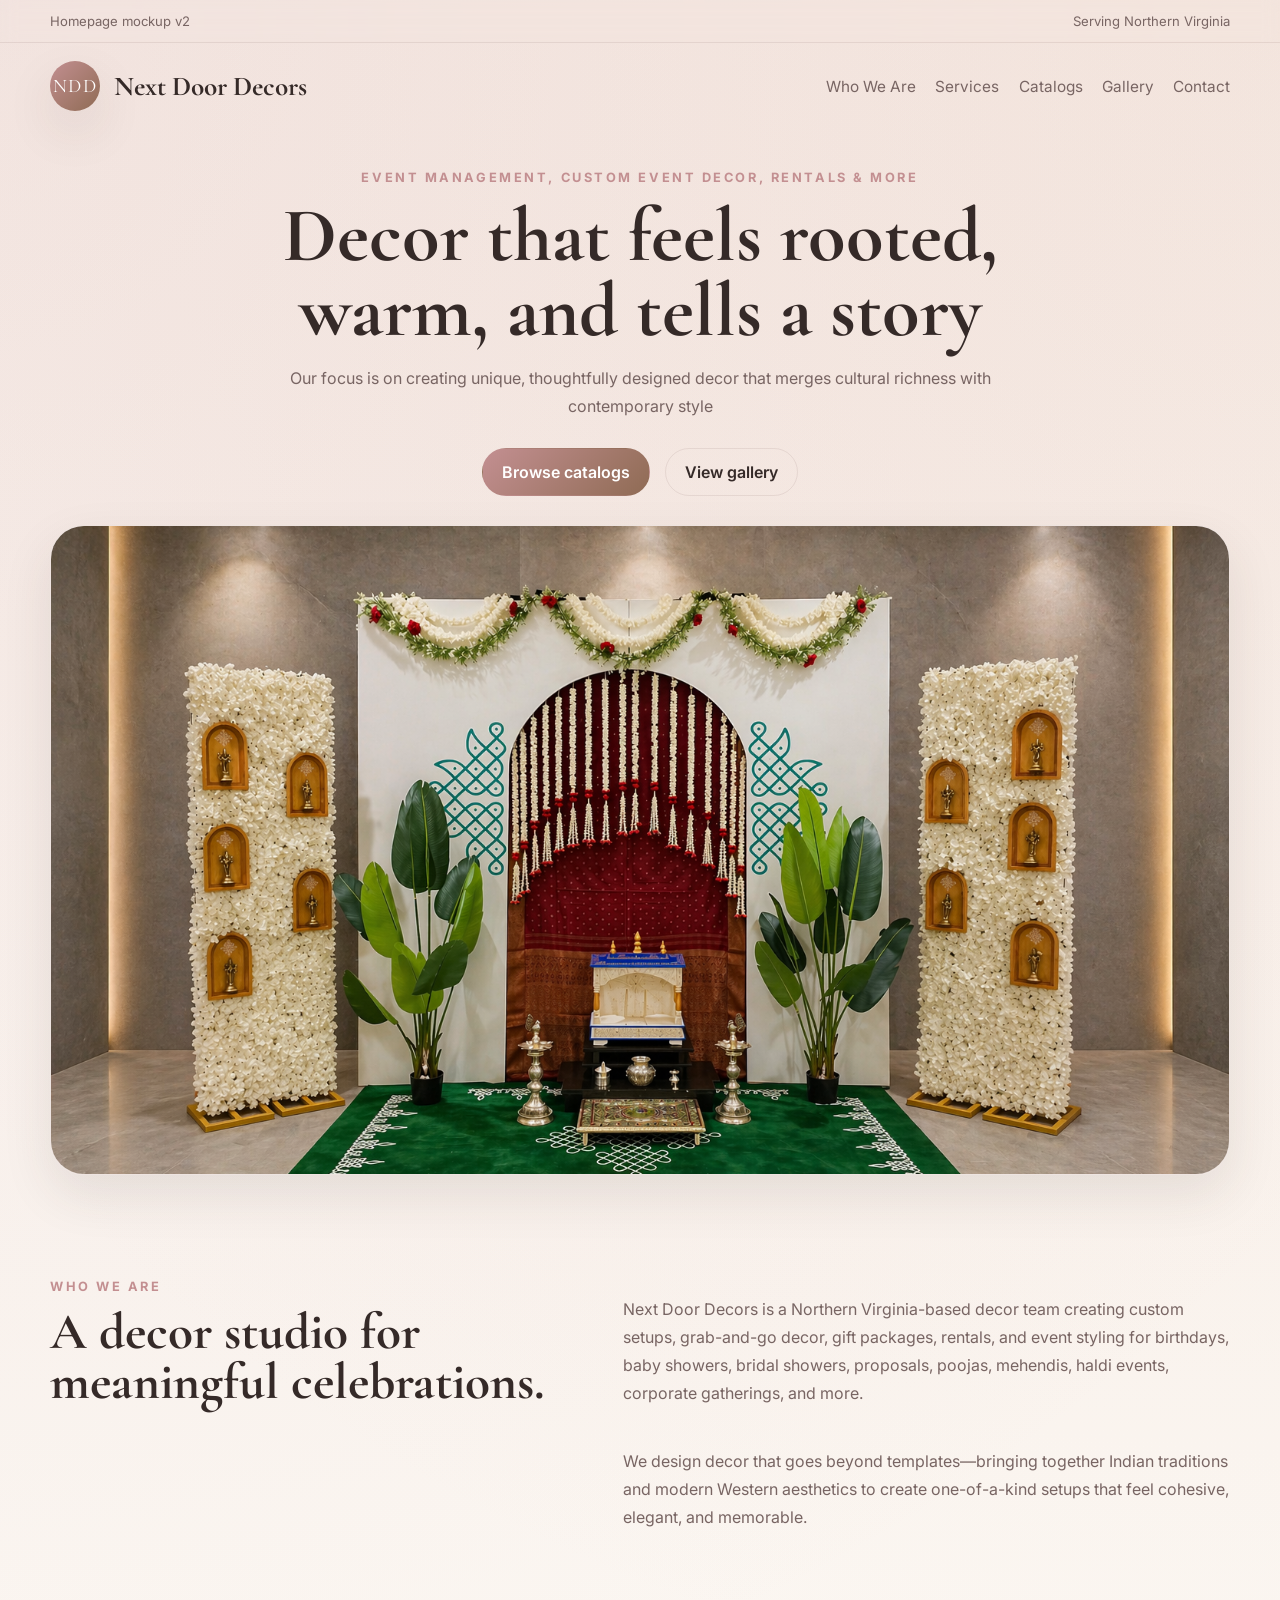
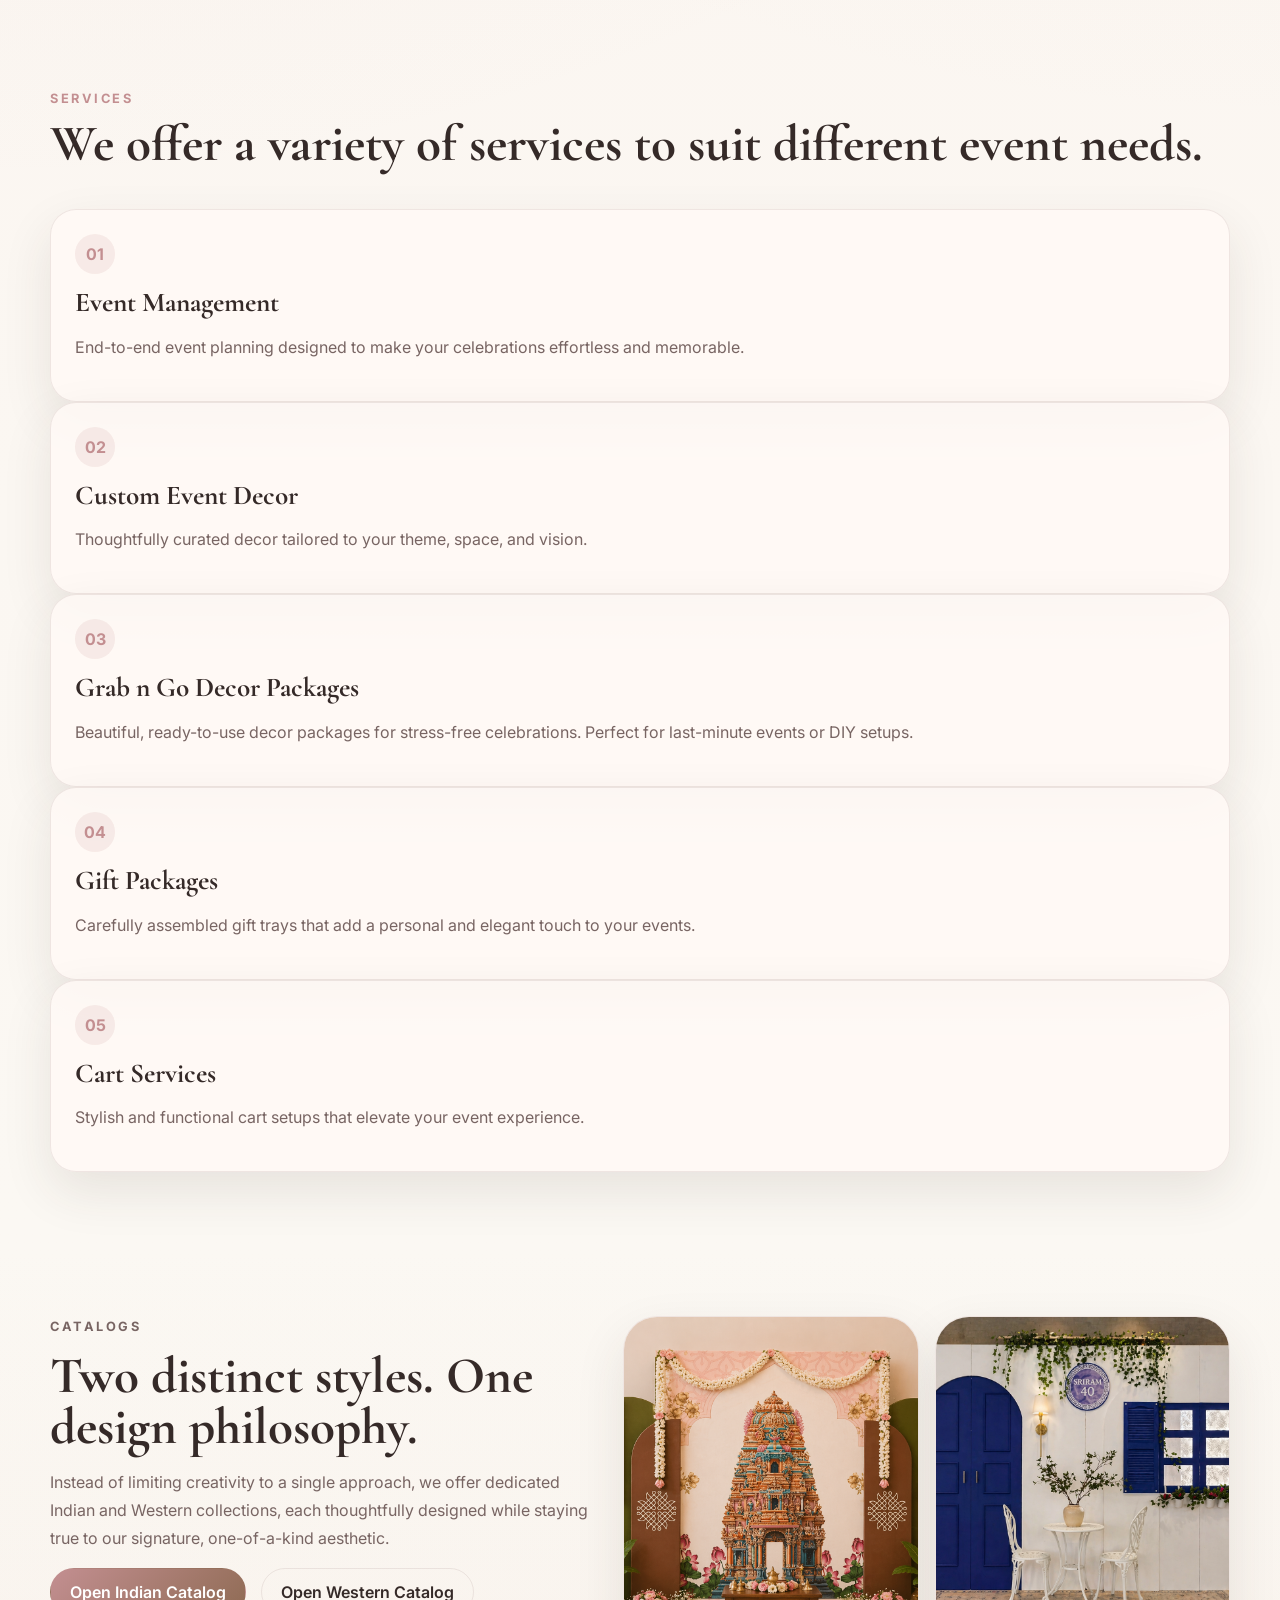
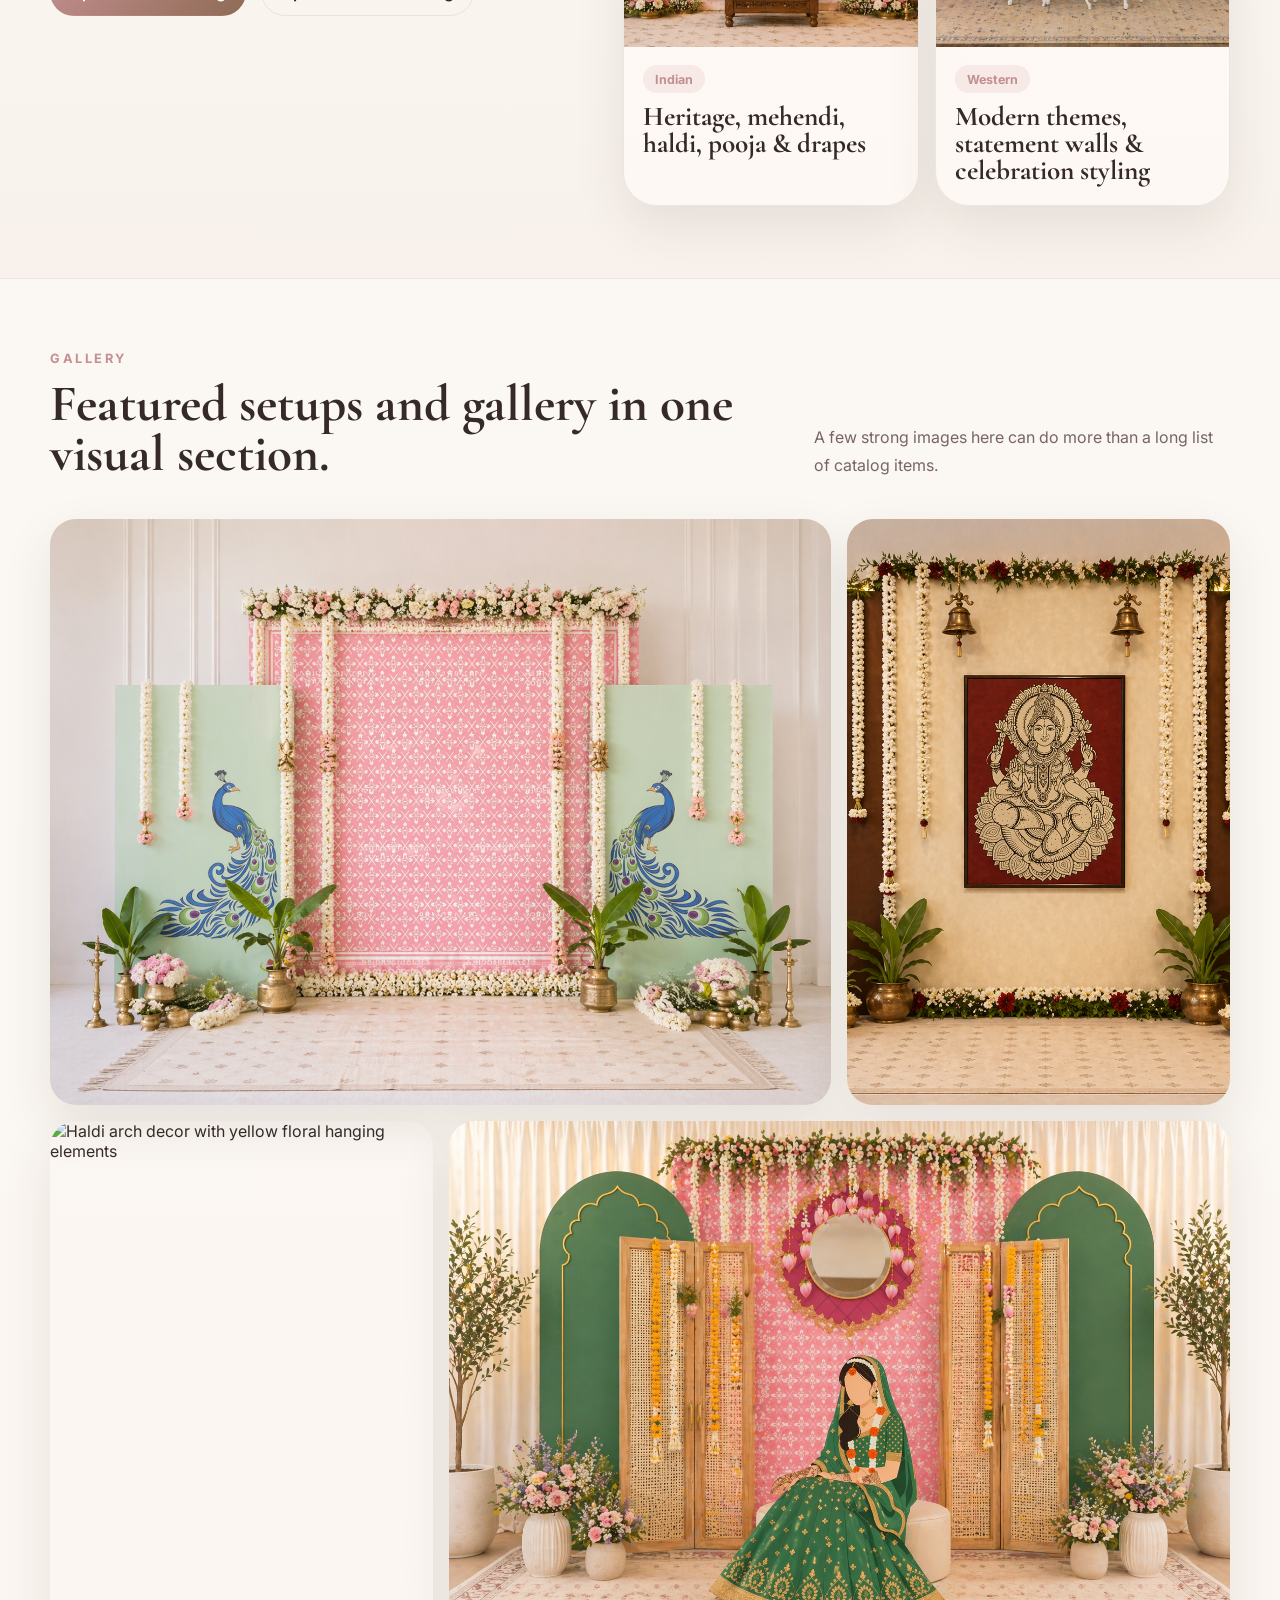
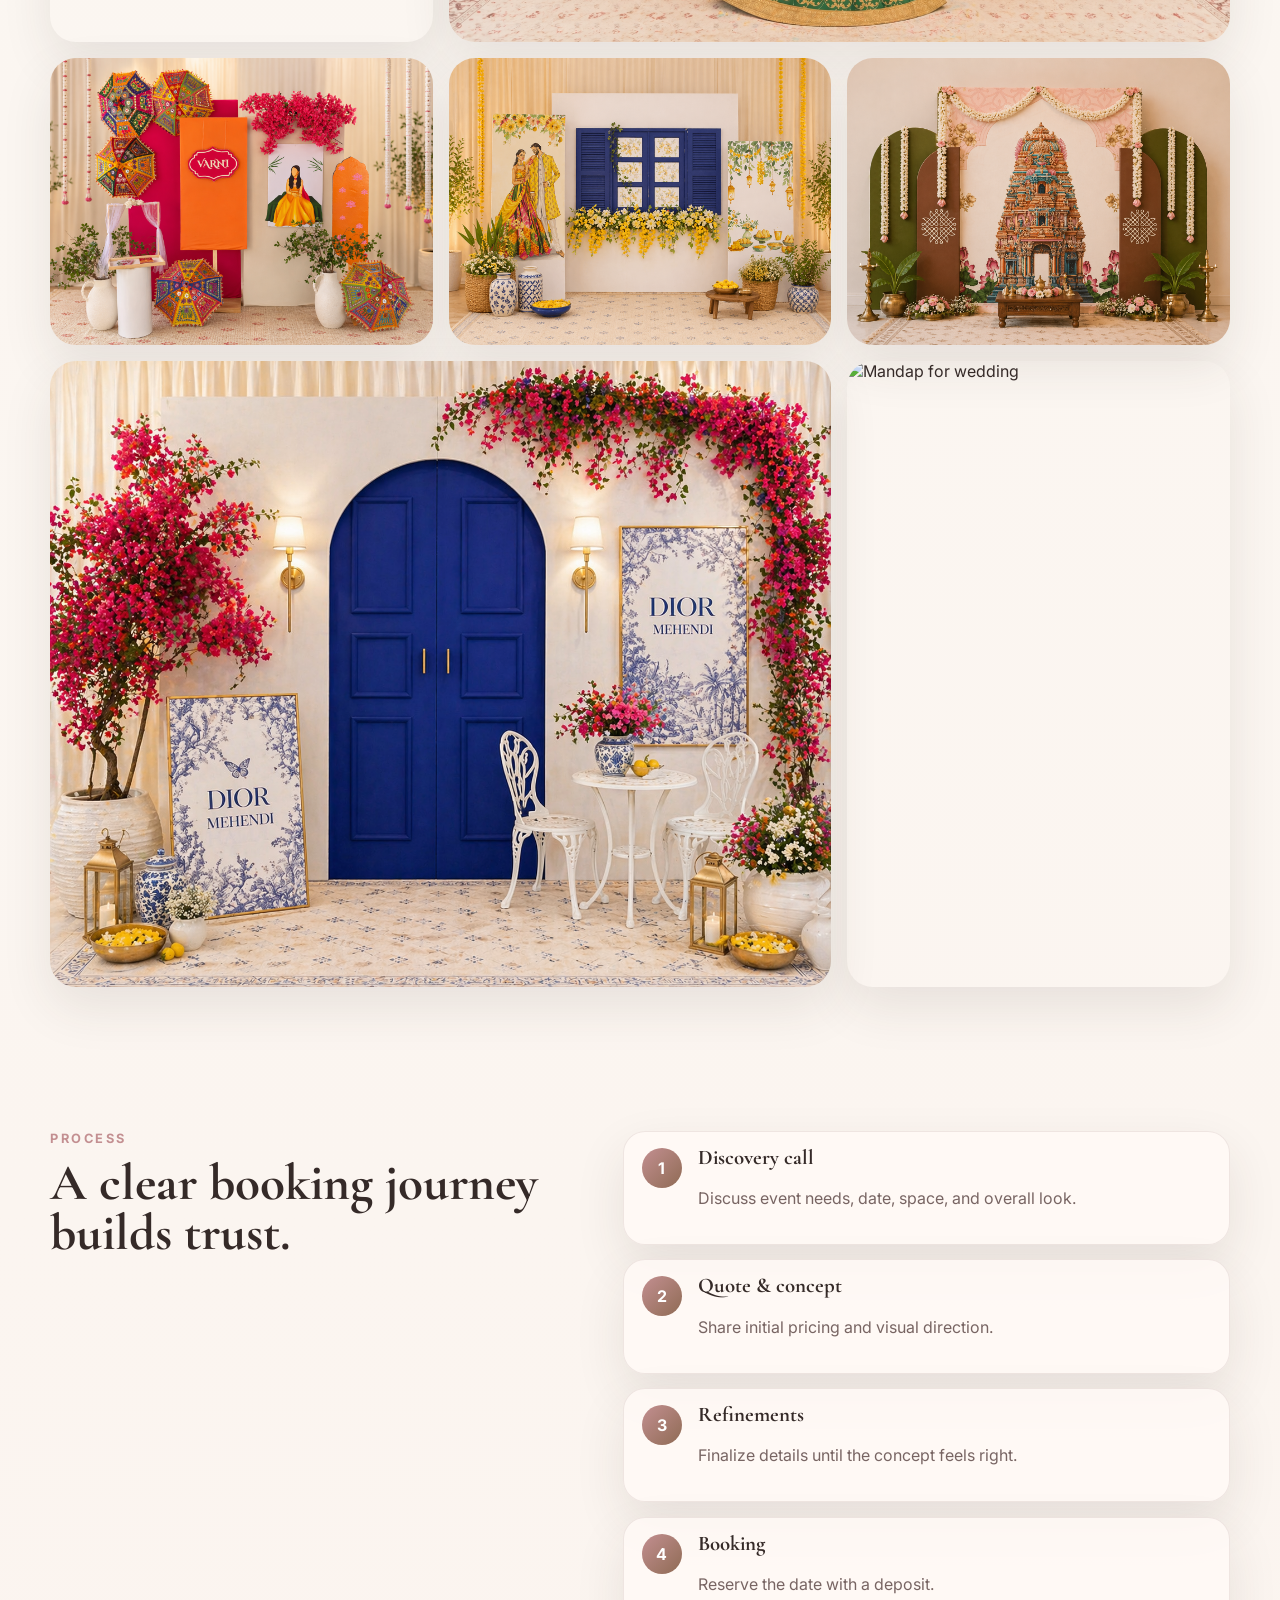
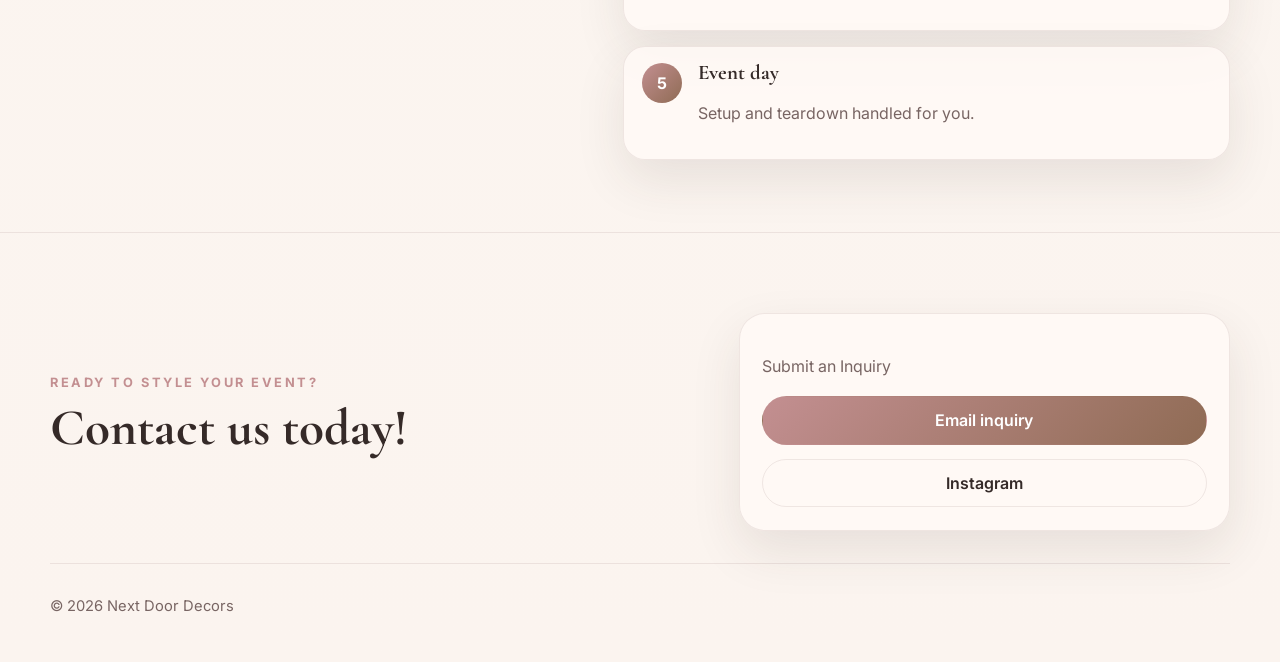
==== commit b91b74cb: "More changes" ====
--- a/nextdoor-v2-2/index.html
+++ b/nextdoor-v2-2/index.html
@@ -3,7 +3,7 @@
   <head>
     <meta charset="UTF-8" />
     <meta name="viewport" content="width=device-width, initial-scale=1.0" />
-    <title>Next Door Decors | Homepage Mockup V2</title>
+    <title>Next Door Decors</title>
     <meta
       name="description"
       content="A photo-led homepage mockup for Next Door Decors featuring Indian and western event decor collections."
@@ -44,15 +44,13 @@
 
       <section class="hero container">
         <div class="hero-copy hero-copy-centered">
-          <p class="eyebrow">Custom event decor, rentals & styling</p>
-          <h1>
-            Soft, warm, photo-led decor for celebrations that feel personal.
-          </h1>
+          <p class="eyebrow">
+            Event Management, Custom event decor, Rentals & more
+          </p>
+          <h1>Decor that feels rooted, warm, and tells a story</h1>
           <p class="hero-text hero-text-wide">
-            A cleaner homepage direction for Next Door Decors with a pastel rose
-            mood, one strong landscape image up front, curated sections, and two
-            downloadable catalogs instead of a long item-by-item catalog on the
-            website.
+            Our focus is on creating unique, thoughtfully designed decor that
+            merges cultural richness with contemporary style
           </p>
 
           <div class="hero-actions centered-actions">
@@ -86,10 +84,9 @@
               and more.
             </p>
             <p>
-              This homepage keeps the story intentionally simple: a refined
-              introduction, a concise services section, two downloadable
-              catalogs, and a visual gallery that lets your photos do most of
-              the selling.
+              We design decor that goes beyond templates—bringing together
+              Indian traditions and modern Western aesthetics to create
+              one-of-a-kind setups that feel cohesive, elegant, and memorable.
             </p>
           </div>
         </div>
@@ -100,7 +97,9 @@
           <div class="section-head">
             <div>
               <p class="eyebrow">Services</p>
-              <h2>Keep the service story simple on the homepage.</h2>
+              <h2>
+                We offer a variety of services to suit different event needs.
+              </h2>
             </div>
           </div>
 
@@ -111,9 +110,7 @@
                 <h3>Event Management</h3>
                 <p>
                   End-to-end event planning designed to make your celebrations
-                  effortless and memorable. From concept creation to flawless
-                  execution, we handle every detail so you can focus on enjoying
-                  the moment.
+                  effortless and memorable.
                 </p>
               </div>
             </article>
@@ -124,9 +121,7 @@
                 <h3>Custom Event Decor</h3>
                 <p>
                   Thoughtfully curated decor tailored to your theme, space, and
-                  vision. Whether it’s a pooja, birthday, or intimate
-                  celebration, we bring together elegant elements to create a
-                  unique and cohesive setup.
+                  vision.
                 </p>
               </div>
             </article>
@@ -137,8 +132,7 @@
                 <h3>Grab n Go Decor Packages</h3>
                 <p>
                   Beautiful, ready-to-use decor packages for stress-free
-                  celebrations. Perfect for last-minute events or DIY setups -
-                  simply pick up, set up, and celebrate with ease
+                  celebrations. Perfect for last-minute events or DIY setups.
                 </p>
               </div>
             </article>
@@ -149,9 +143,7 @@
                 <h3>Gift Packages</h3>
                 <p>
                   Carefully assembled gift trays that add a personal and elegant
-                  touch to your events. Ideal for return gifts, festive
-                  occasions, or special moments, with customizable themes and
-                  details.
+                  touch to your events.
                 </p>
               </div>
             </article>
@@ -162,8 +154,7 @@
                 <h3>Cart Services</h3>
                 <p>
                   Stylish and functional cart setups that elevate your event
-                  experience. Perfect for desserts, favors, or themed displays,
-                  our carts add charm while seamlessly blending into your decor.
+                  experience.
                 </p>
               </div>
             </article>
@@ -175,11 +166,12 @@
         <div class="container catalogs-shell">
           <div class="catalogs-copy">
             <p class="eyebrow">Catalogs</p>
-            <h2>Two catalogs is a smart launch move.</h2>
+            <h2>Two distinct styles. One design philosophy.</h2>
             <p>
-              Instead of putting every item on the site, use the homepage to
-              build trust and show your visual style — then send visitors to a
-              dedicated Indian catalog and a Western catalog.
+              Instead of limiting creativity to a single approach, we offer
+              dedicated Indian and Western collections, each thoughtfully
+              designed while staying true to our signature, one-of-a-kind
+              aesthetic.
             </p>
             <div class="catalog-actions">
               <a
@@ -214,7 +206,7 @@
             <article class="catalog-preview-card">
               <img
                 src="images/santorini-window.png"
-                alt="Santorini-inspired western decor preview"
+                alt="Santorini inspired western decor preview"
               />
               <div class="catalog-preview-copy">
                 <span class="chip soft-chip">Western</span>
@@ -241,28 +233,28 @@
           <div class="gallery-grid unified-gallery-grid">
             <figure class="gallery-card wide">
               <img
+                src="images/peacock.png"
+                alt="Peacock-themed decor backdrop"
+              />
+            </figure>
+            <figure class="gallery-card">
+              <img
                 src="images/kalamkari.png"
                 alt="Earthy Kalamkari-inspired backdrop in brown and cream tones"
               />
             </figure>
             <figure class="gallery-card">
               <img
-                src="images/peacock.png"
-                alt="Peacock-themed decor backdrop"
-              />
-            </figure>
-            <figure class="gallery-card">
+                src="images/haldi.jpg"
+                alt="Haldi arch decor with yellow floral hanging elements"
+              />
+            </figure>
+            <figure class="gallery-card wide">
               <img
                 src="images/blush-rattan.png"
                 alt="Blush rattan-inspired mehendi setup with green and pink accents"
               />
             </figure>
-            <figure class="gallery-card wide">
-              <img
-                src="images/haldi.jpg"
-                alt="Haldi arch decor with yellow floral hanging elements"
-              />
-            </figure>
             <figure class="gallery-card">
               <img
                 src="images/bougainvillea.png"
@@ -286,6 +278,9 @@
                 src="images/dior-mehendi.png"
                 alt="Blue doorway luxury event setup with florals"
               />
+            </figure>
+            <figure class="gallery-card">
+              <img src="images/mandap.png" alt="Mandap for wedding" />
             </figure>
           </div>
         </div>
@@ -342,16 +337,14 @@
       <div class="container footer-shell">
         <div>
           <p class="eyebrow">Ready to style your event?</p>
-          <h2>
-            Let the homepage stay curated — and let your photos do the talking.
-          </h2>
+          <h2>Contact us today!</h2>
         </div>
         <div class="footer-card">
-          <p>Replace these with your real contact links before launch.</p>
+          <p>Submit an Inquiry</p>
           <div class="footer-actions">
             <a
               class="btn btn-primary full"
-              href="mailto:hello@nextdoordecors.com"
+              href="mailto:nextdoordecor@gmail.com"
               >Email inquiry</a
             >
             <a
@@ -365,7 +358,7 @@
         </div>
       </div>
       <div class="container footer-note">
-        <p>© <span id="year"></span> Next Door Decors · Homepage Mockup V2</p>
+        <p>© <span id="year"></span> Next Door Decors</p>
       </div>
     </footer>
 
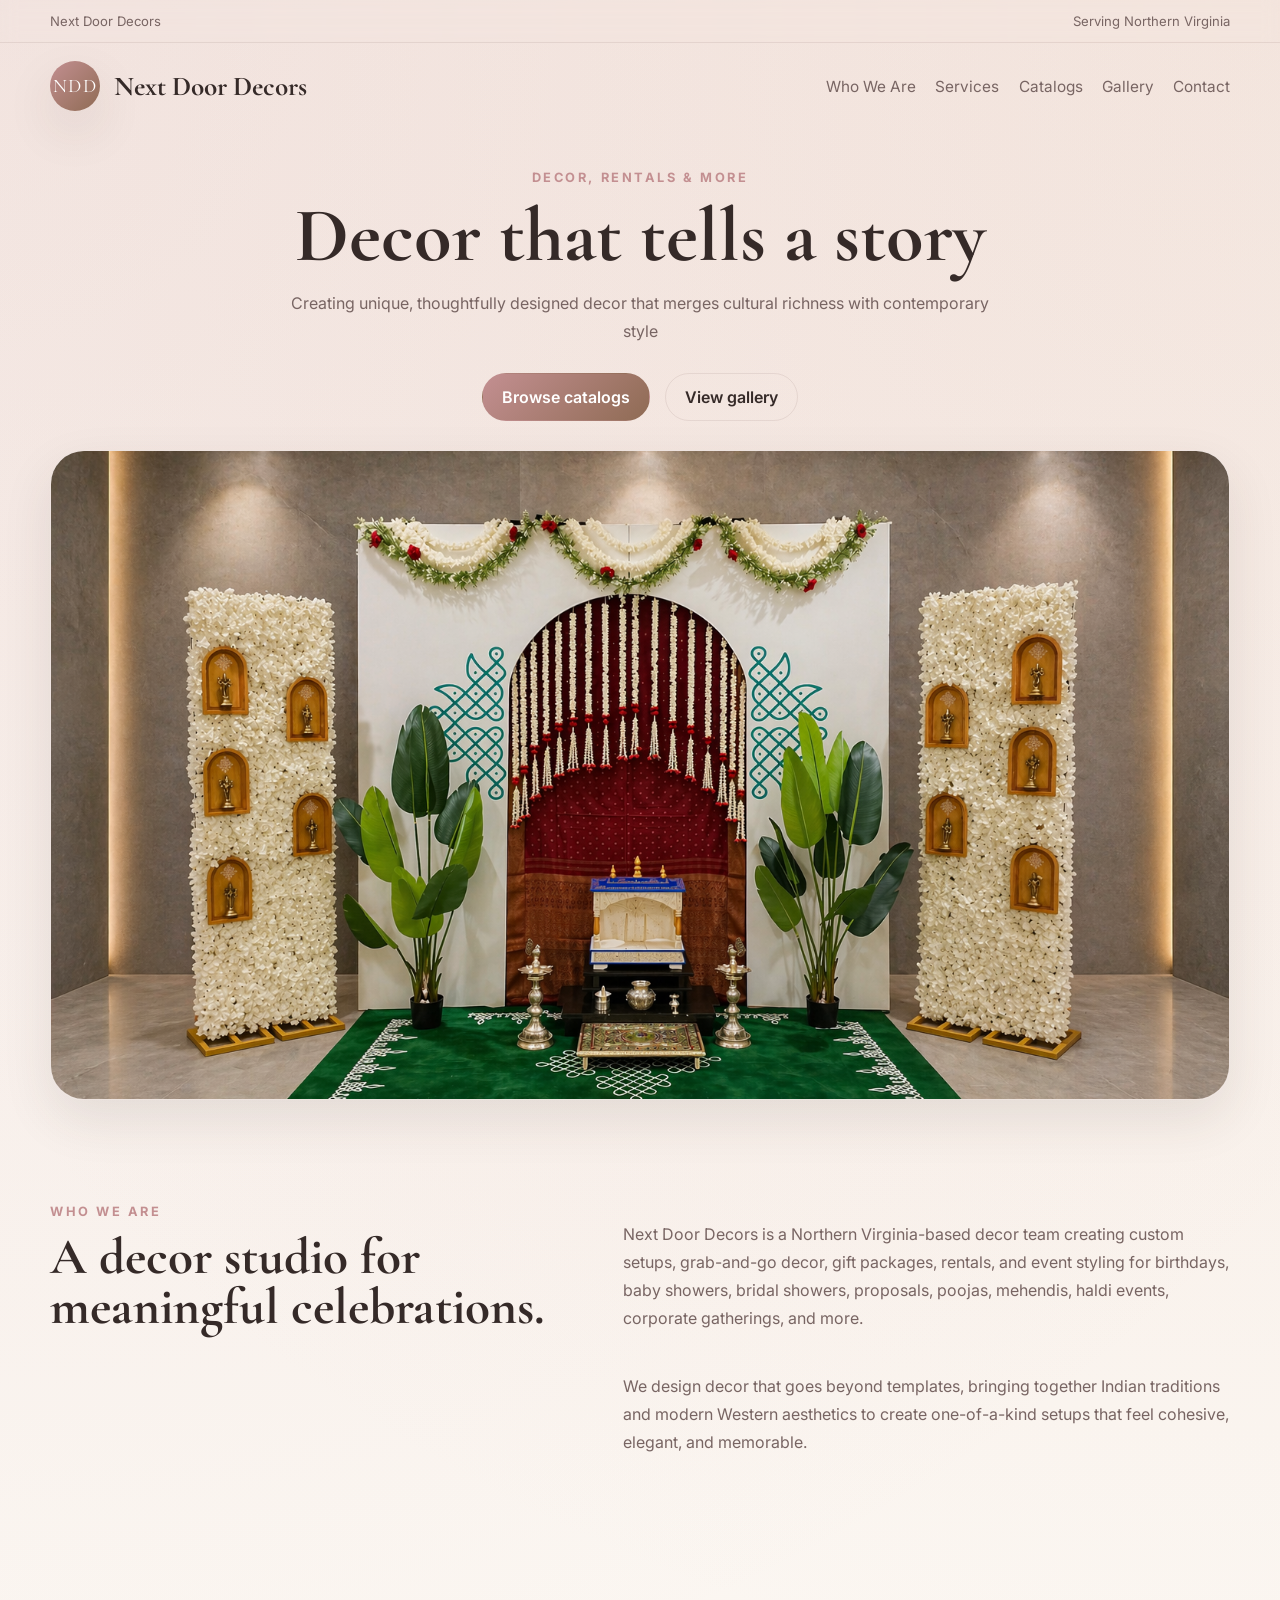
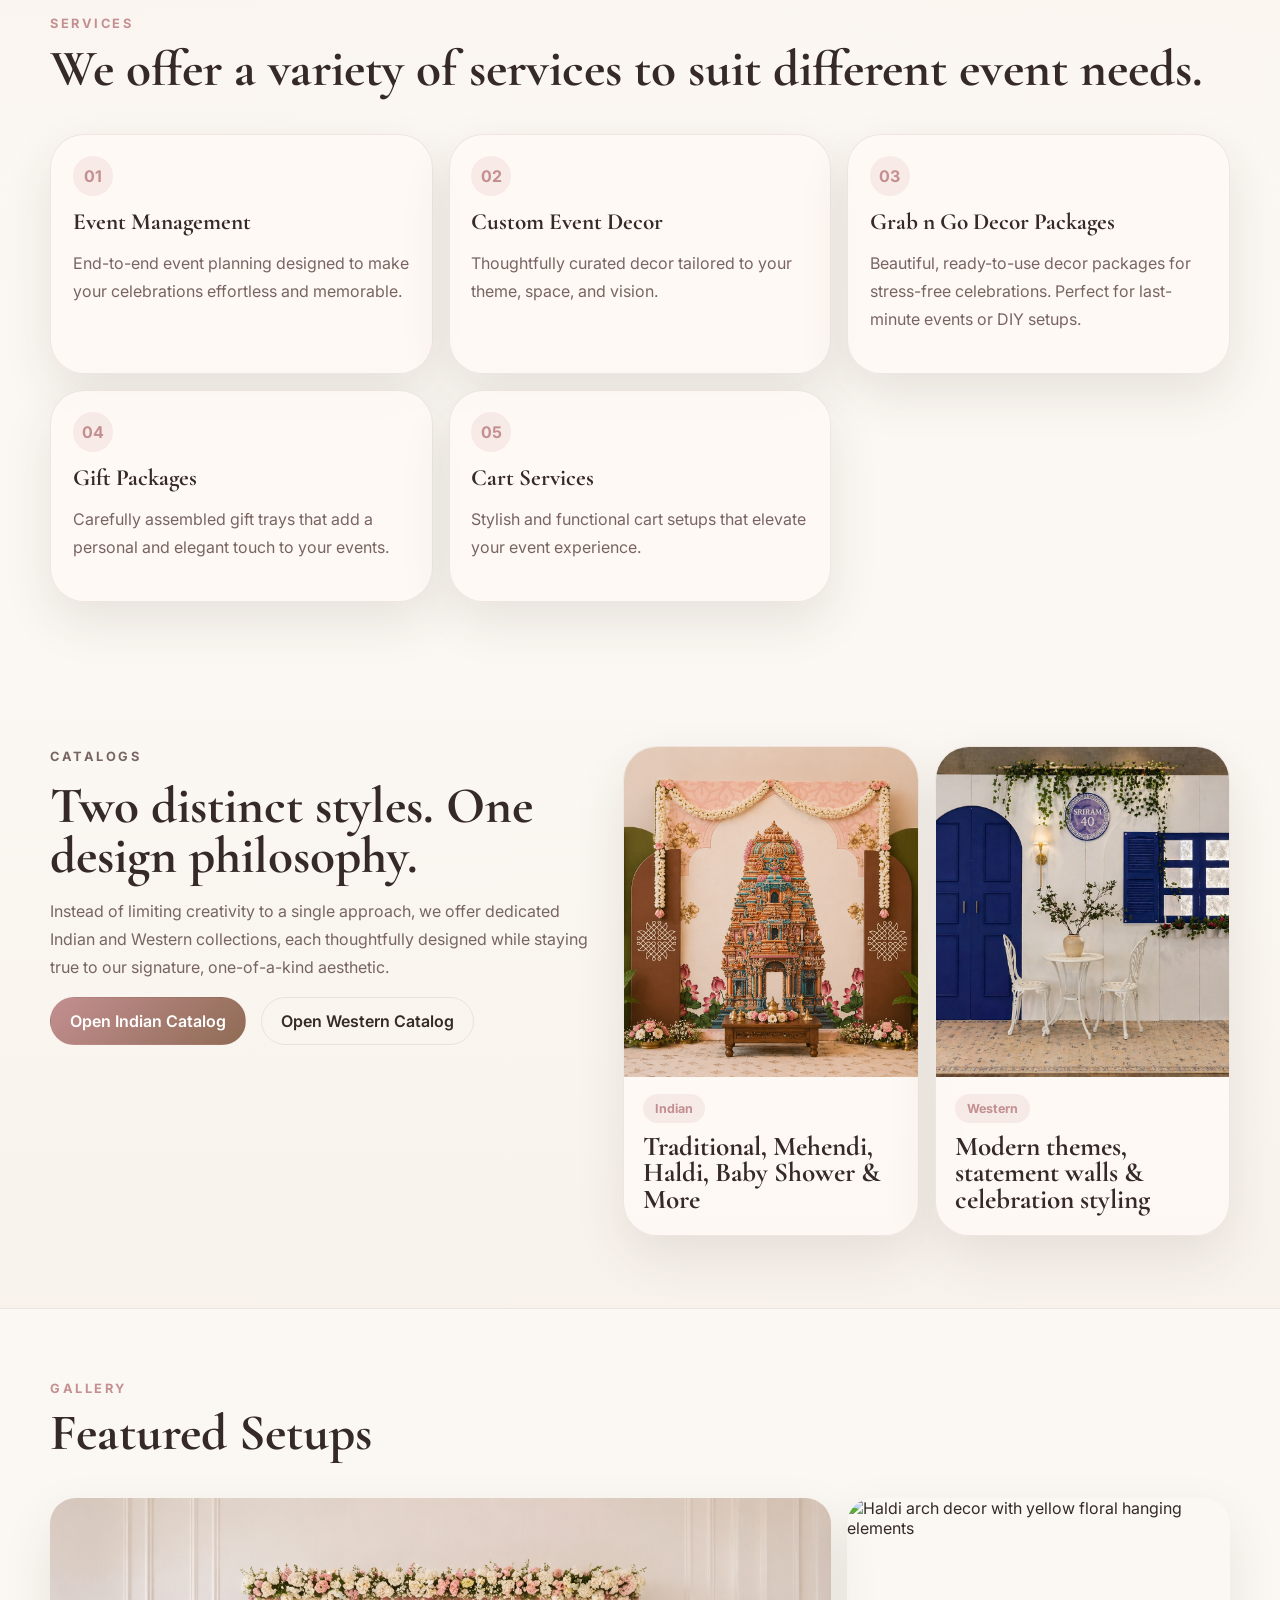
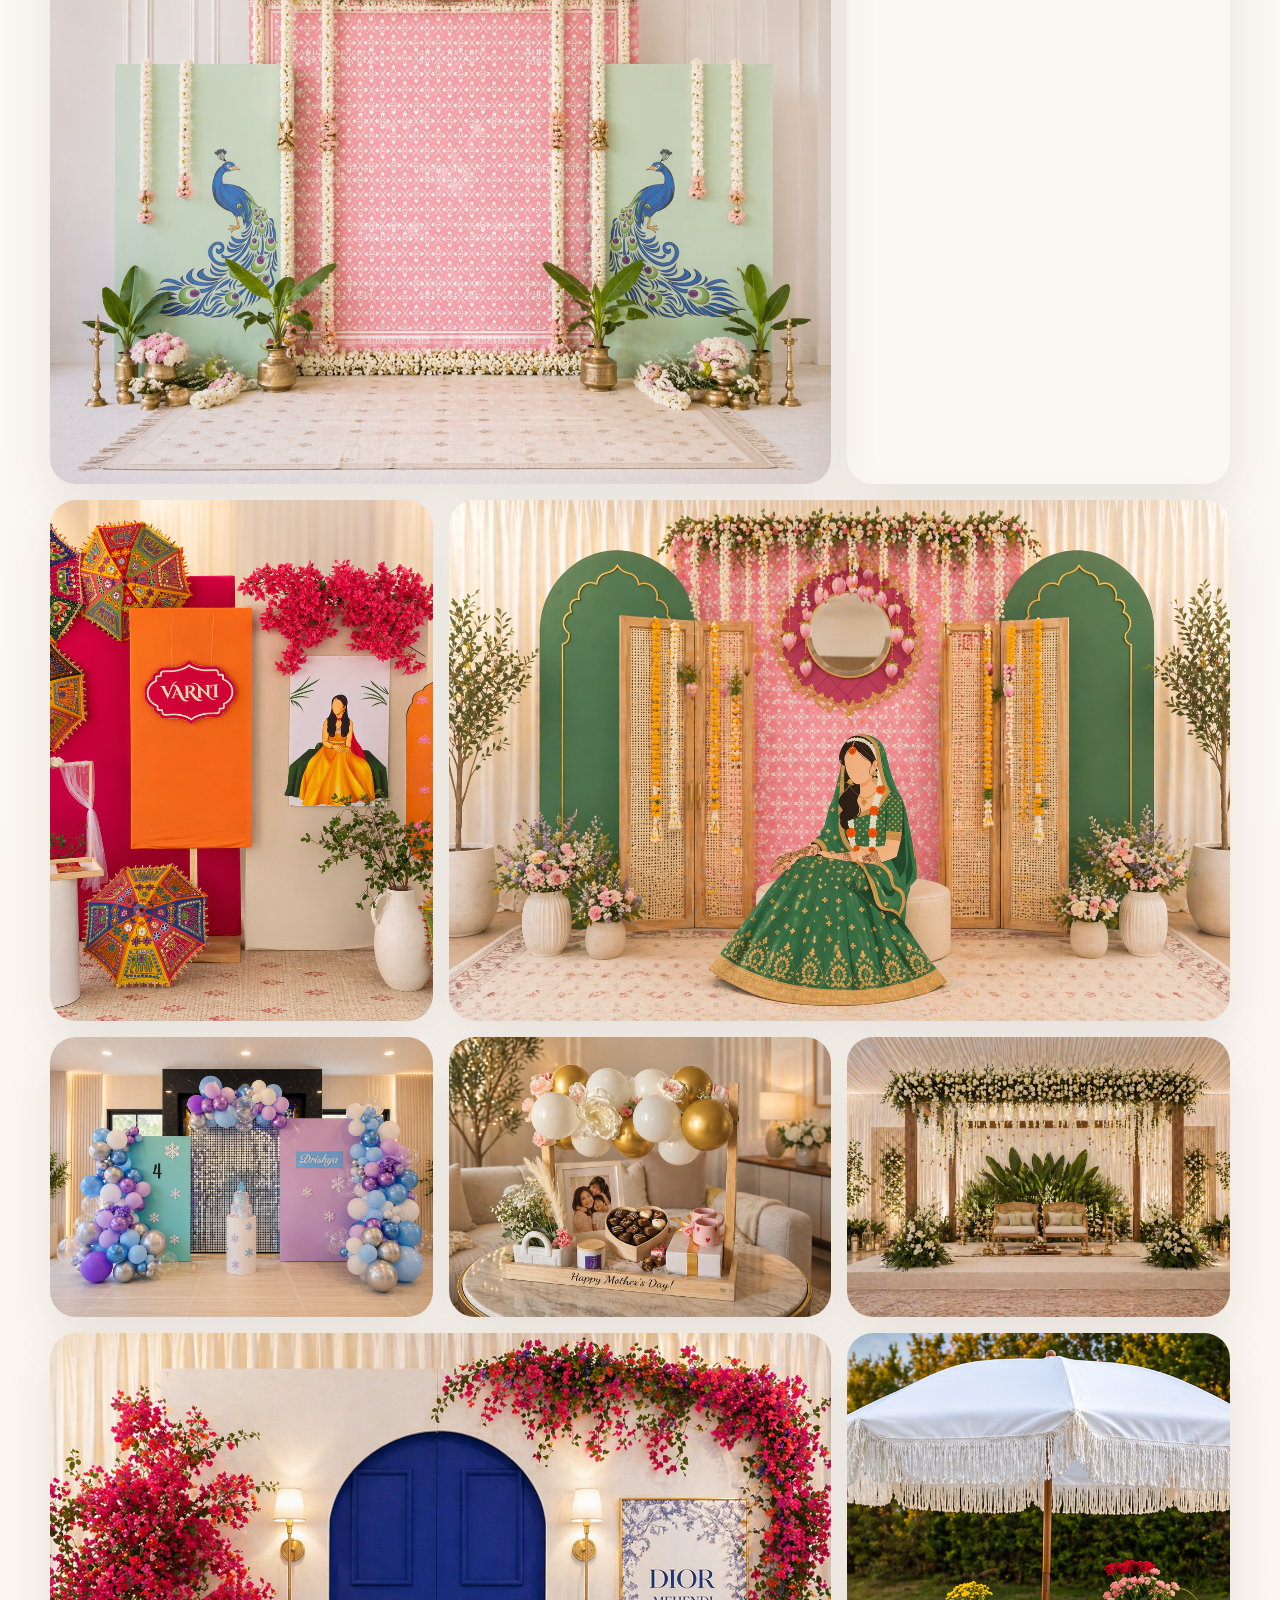
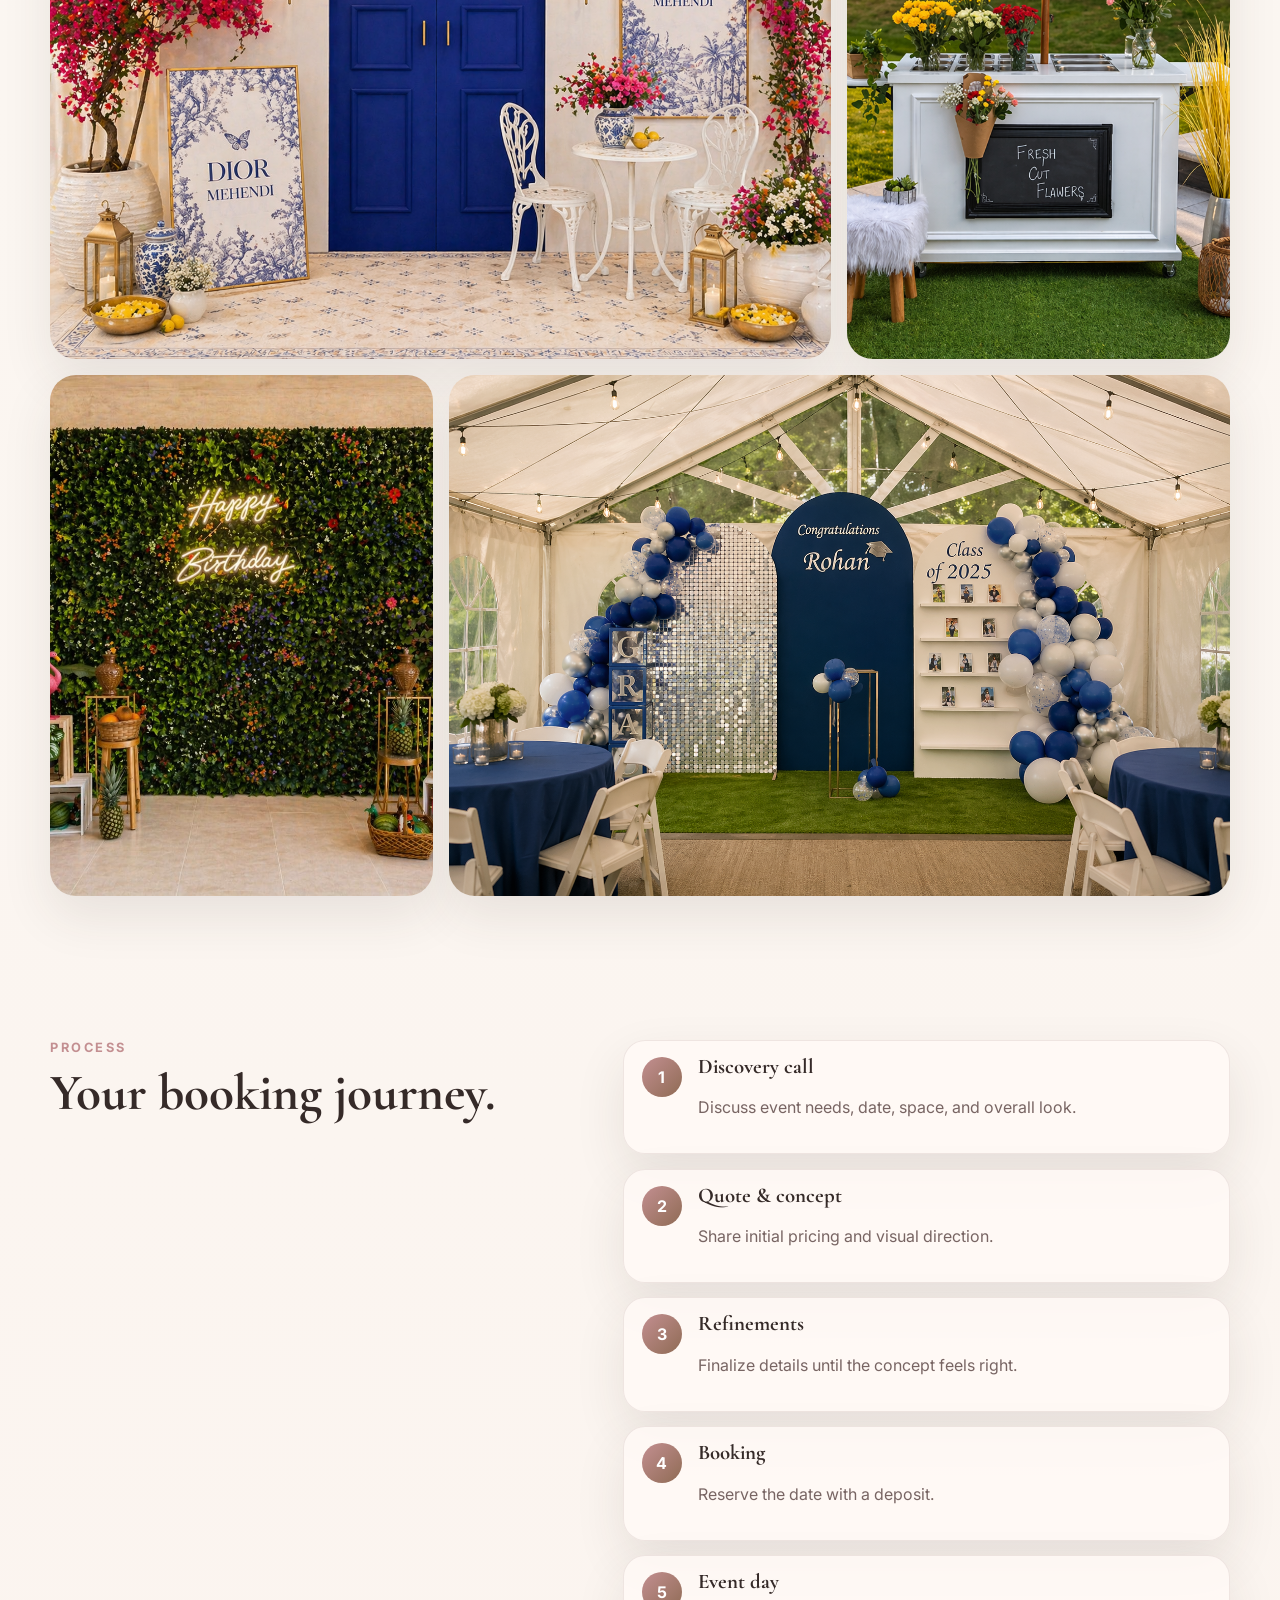
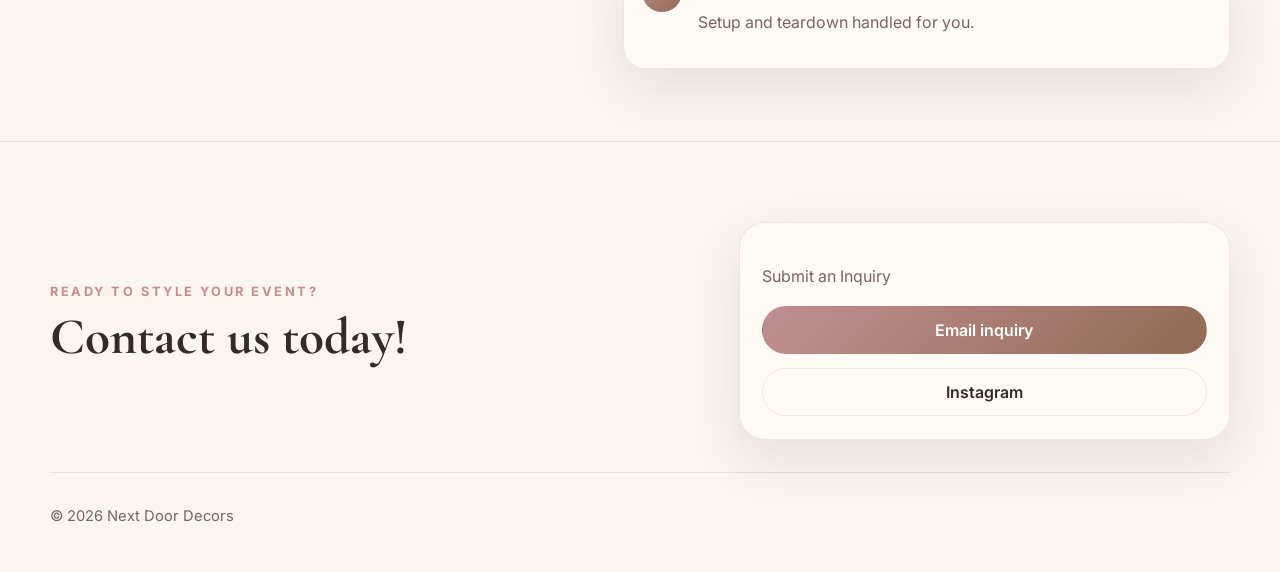
==== commit b4223760: "more changes" ====
--- a/nextdoor-v2-2/index.html
+++ b/nextdoor-v2-2/index.html
@@ -6,7 +6,7 @@
     <title>Next Door Decors</title>
     <meta
       name="description"
-      content="A photo-led homepage mockup for Next Door Decors featuring Indian and western event decor collections."
+      content="Next Door Decors - featuring Indian and western event decor collections."
     />
     <link rel="preconnect" href="https://fonts.googleapis.com" />
     <link rel="preconnect" href="https://fonts.gstatic.com" crossorigin />
@@ -19,7 +19,7 @@
   <body data-theme="rose">
     <div class="topbar">
       <div class="container topbar-inner">
-        <span>Homepage mockup v2</span>
+        <span>Next Door Decors</span>
         <span>Serving Northern Virginia</span>
       </div>
     </div>
@@ -44,13 +44,11 @@
 
       <section class="hero container">
         <div class="hero-copy hero-copy-centered">
-          <p class="eyebrow">
-            Event Management, Custom event decor, Rentals & more
-          </p>
-          <h1>Decor that feels rooted, warm, and tells a story</h1>
+          <p class="eyebrow">Decor, Rentals & more</p>
+          <h1>Decor that tells a story</h1>
           <p class="hero-text hero-text-wide">
-            Our focus is on creating unique, thoughtfully designed decor that
-            merges cultural richness with contemporary style
+            Creating unique, thoughtfully designed decor that merges cultural
+            richness with contemporary style
           </p>
 
           <div class="hero-actions centered-actions">
@@ -60,10 +58,7 @@
         </div>
 
         <figure class="hero-banner-card">
-          <img
-            src="images/hero-pooja.png"
-            alt="Pooja backdrop decor setup with banana plants and floral detailing"
-          />
+          <img src="images/hero-pooja.png" alt="Pooja backdrop decor setup" />
         </figure>
       </section>
     </header>
@@ -84,7 +79,7 @@
               and more.
             </p>
             <p>
-              We design decor that goes beyond templates—bringing together
+              We design decor that goes beyond templates, bringing together
               Indian traditions and modern Western aesthetics to create
               one-of-a-kind setups that feel cohesive, elegant, and memorable.
             </p>
@@ -199,7 +194,7 @@
               />
               <div class="catalog-preview-copy">
                 <span class="chip soft-chip">Indian</span>
-                <h3>Heritage, mehendi, haldi, pooja & drapes</h3>
+                <h3>Traditional, Mehendi, Haldi, Baby Shower & More</h3>
               </div>
             </article>
 
@@ -222,12 +217,8 @@
           <div class="section-head gallery-head">
             <div>
               <p class="eyebrow">Gallery</p>
-              <h2>Featured setups and gallery in one visual section.</h2>
+              <h2>Featured Setups</h2>
             </div>
-            <p class="section-note">
-              A few strong images here can do more than a long list of catalog
-              items.
-            </p>
           </div>
 
           <div class="gallery-grid unified-gallery-grid">
@@ -237,18 +228,19 @@
                 alt="Peacock-themed decor backdrop"
               />
             </figure>
-            <figure class="gallery-card">
-              <img
-                src="images/kalamkari.png"
-                alt="Earthy Kalamkari-inspired backdrop in brown and cream tones"
-              />
-            </figure>
+
             <figure class="gallery-card">
               <img
                 src="images/haldi.jpg"
                 alt="Haldi arch decor with yellow floral hanging elements"
               />
             </figure>
+            <figure class="gallery-card">
+              <img
+                src="images/bougainvillea.png"
+                alt="Bougainvillea-inspired event styling"
+              />
+            </figure>
             <figure class="gallery-card wide">
               <img
                 src="images/blush-rattan.png"
@@ -256,22 +248,16 @@
               />
             </figure>
             <figure class="gallery-card">
-              <img
-                src="images/bougainvillea.png"
-                alt="Bougainvillea-inspired event styling"
-              />
-            </figure>
-            <figure class="gallery-card">
-              <img
-                src="images/blue-window-haldi.png"
-                alt="Blue window themed event decor with yellow floral styling"
-              />
-            </figure>
-            <figure class="gallery-card">
-              <img
-                src="images/temple.png"
+              <img src="images/frozen.png" alt="frozen theme" />
+            </figure>
+            <figure class="gallery-card">
+              <img
+                src="images/gift-tray.png"
                 alt="Temple backdrop decor display"
               />
+            </figure>
+            <figure class="gallery-card">
+              <img src="images/mandap.png" alt="Mandap for wedding" />
             </figure>
             <figure class="gallery-card wide">
               <img
@@ -280,7 +266,13 @@
               />
             </figure>
             <figure class="gallery-card">
-              <img src="images/mandap.png" alt="Mandap for wedding" />
+              <img src="images/cart.png" alt="cart Services" />
+            </figure>
+            <figure class="gallery-card">
+              <img src="images/tropical.png" alt="tropical decor" />
+            </figure>
+            <figure class="gallery-card wide">
+              <img src="images/graduation.png" alt="graduation decor" />
             </figure>
           </div>
         </div>
@@ -290,7 +282,7 @@
         <div class="container process-shell">
           <div>
             <p class="eyebrow">Process</p>
-            <h2>A clear booking journey builds trust.</h2>
+            <h2>Your booking journey.</h2>
           </div>
           <div class="process-list">
             <article class="process-item">
--- a/nextdoor-v2-2/style.css
+++ b/nextdoor-v2-2/style.css
@@ -287,15 +287,32 @@
   max-width: 26rem;
 }
 
-.cards.three-up {
-  display: grid;
+.services-grid {
+  display: grid;
+  grid-template-columns: repeat(2, minmax(0, 1fr));
+  gap: 1rem;
+}
+
+.services-grid-text {
   grid-template-columns: repeat(3, minmax(0, 1fr));
-  gap: 1rem;
 }
 
 .service-card {
-  border-radius: var(--radius);
-  padding: 1.5rem;
+  border-radius: var(--radius-lg);
+}
+
+.service-card-text {
+  min-height: 172px;
+  display: flex;
+  align-items: flex-start;
+}
+
+.service-copy {
+  padding: 1.35rem 1.35rem 1.45rem;
+}
+
+.service-copy h3 {
+  font-size: 1.45rem;
 }
 
 .service-index {
@@ -308,7 +325,7 @@
   background: var(--chip);
   color: var(--accent);
   font-weight: 700;
-  margin-bottom: 1rem;
+  margin-bottom: 0.9rem;
 }
 
 .catalogs-section {
@@ -433,7 +450,7 @@
   .process-shell,
   .footer-shell,
   .section-head,
-  .cards.three-up,
+  .services-grid,
   .catalog-preview-grid,
   .unified-gallery-grid {
     grid-template-columns: 1fr;
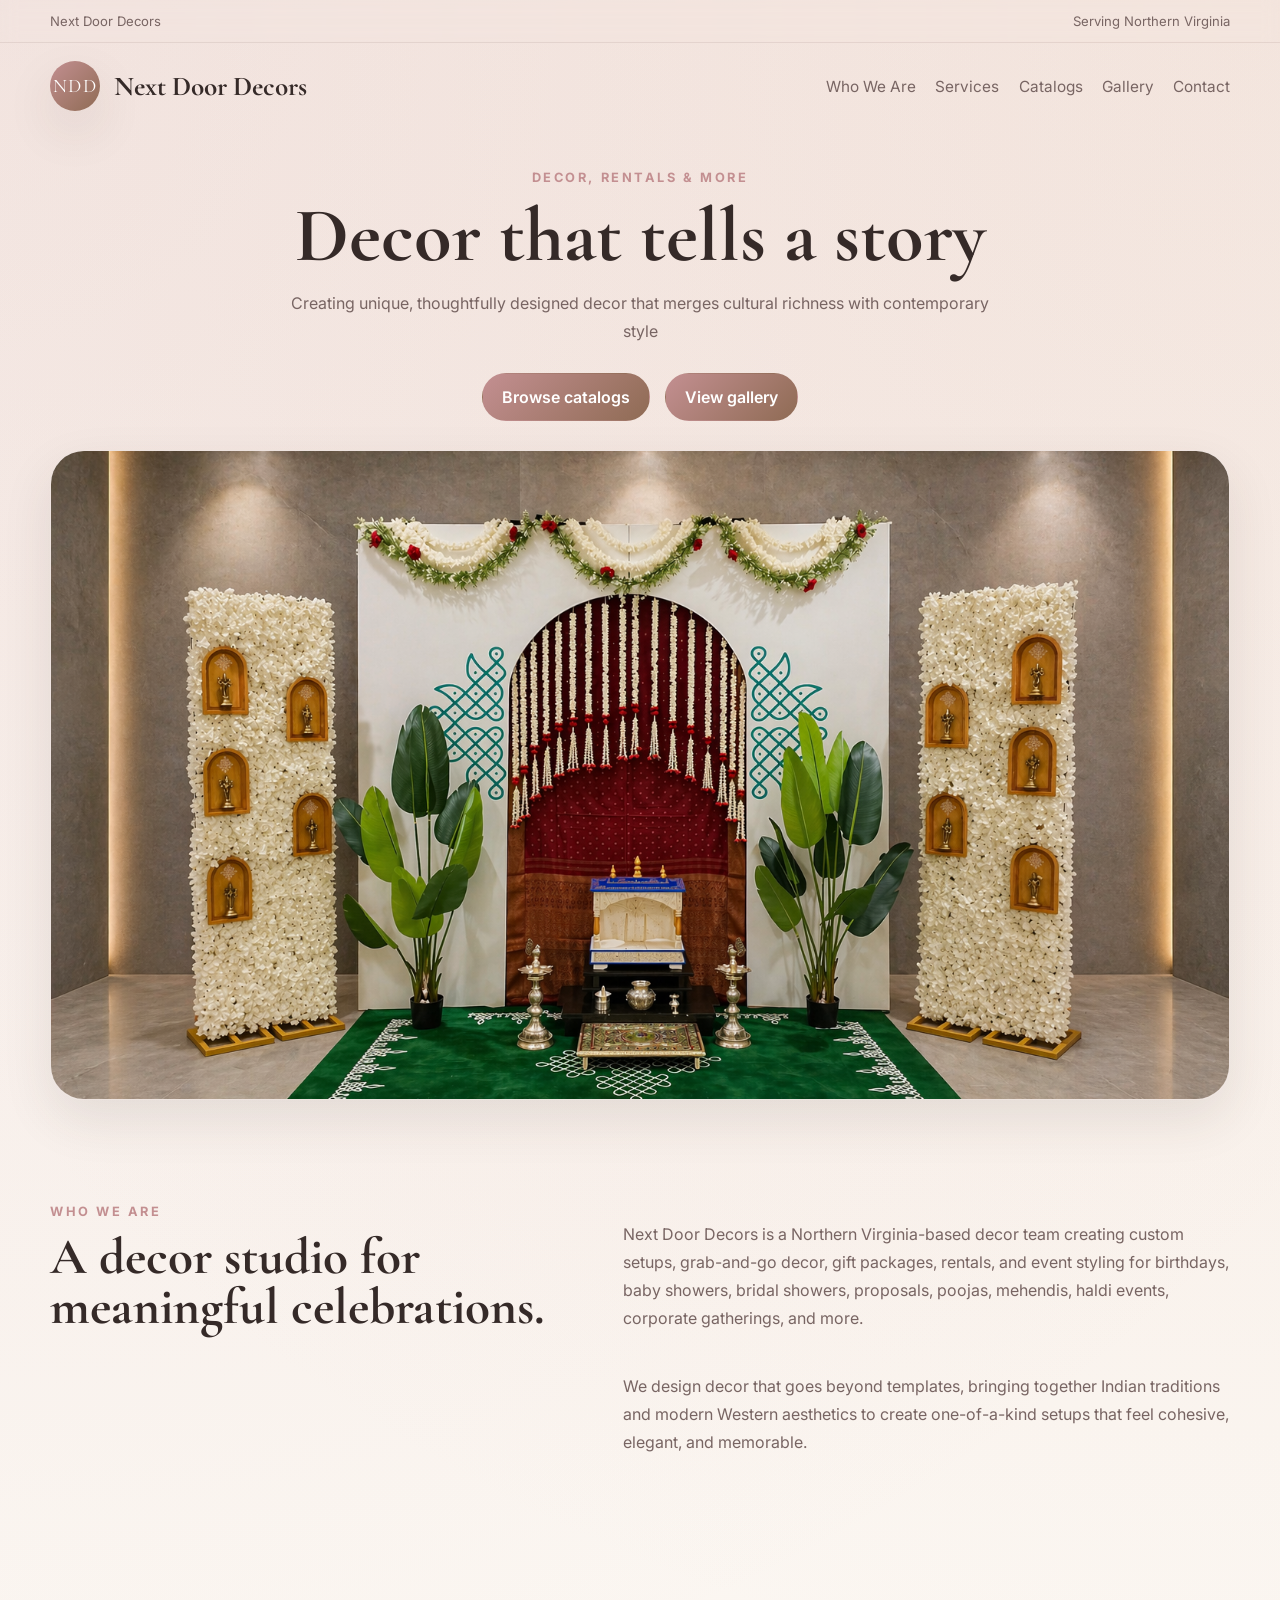
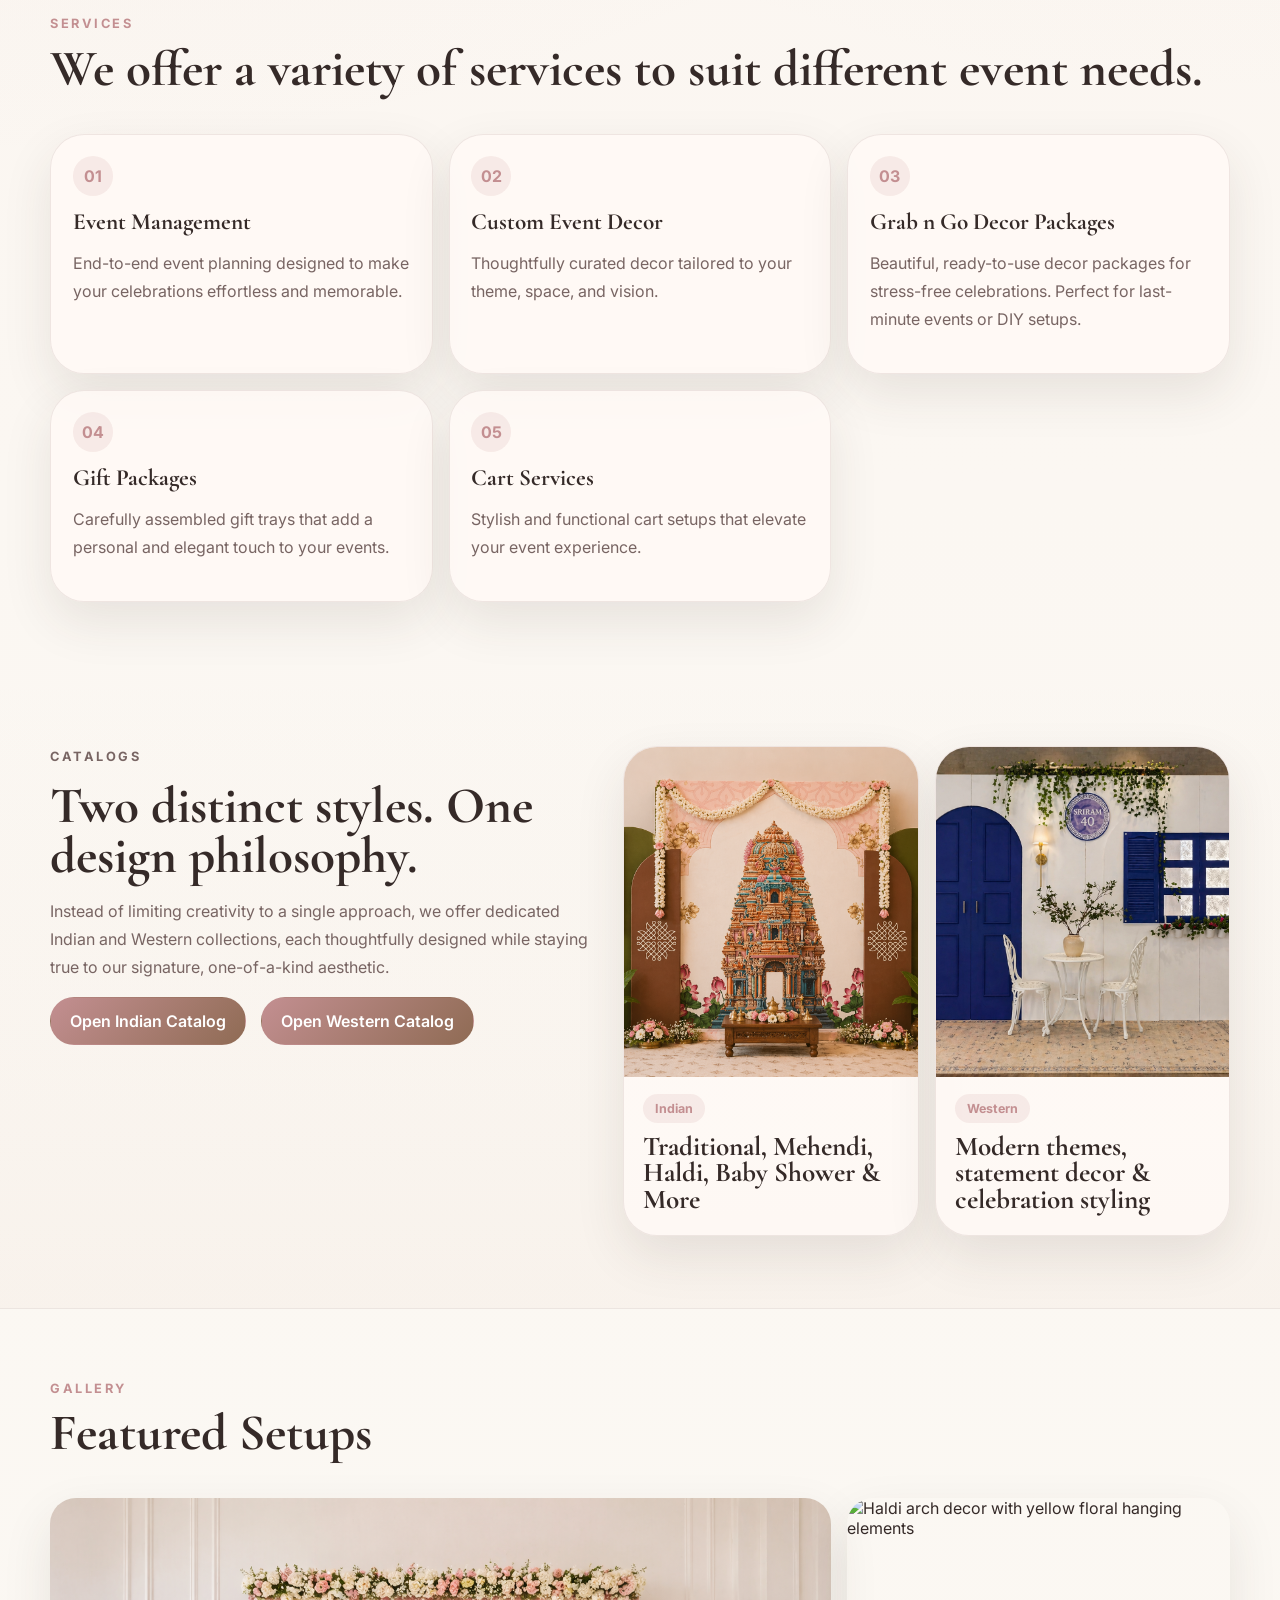
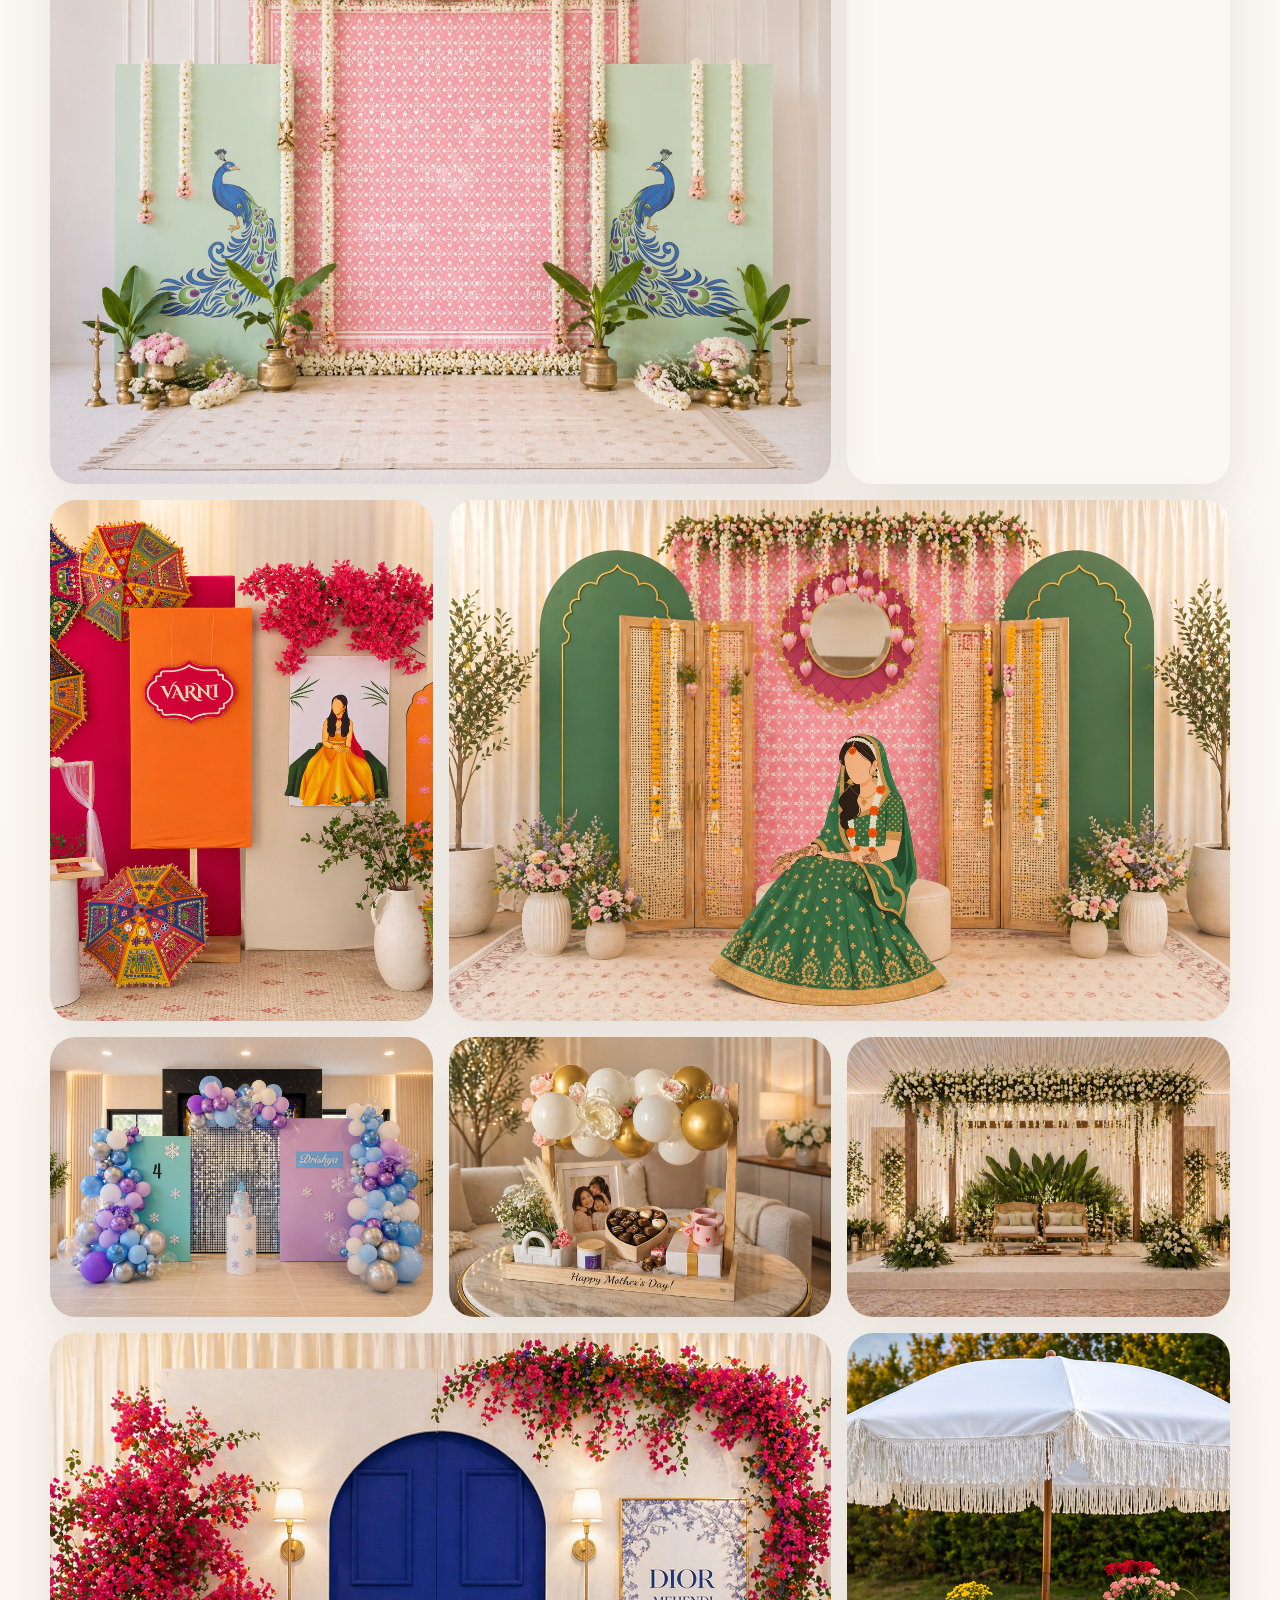
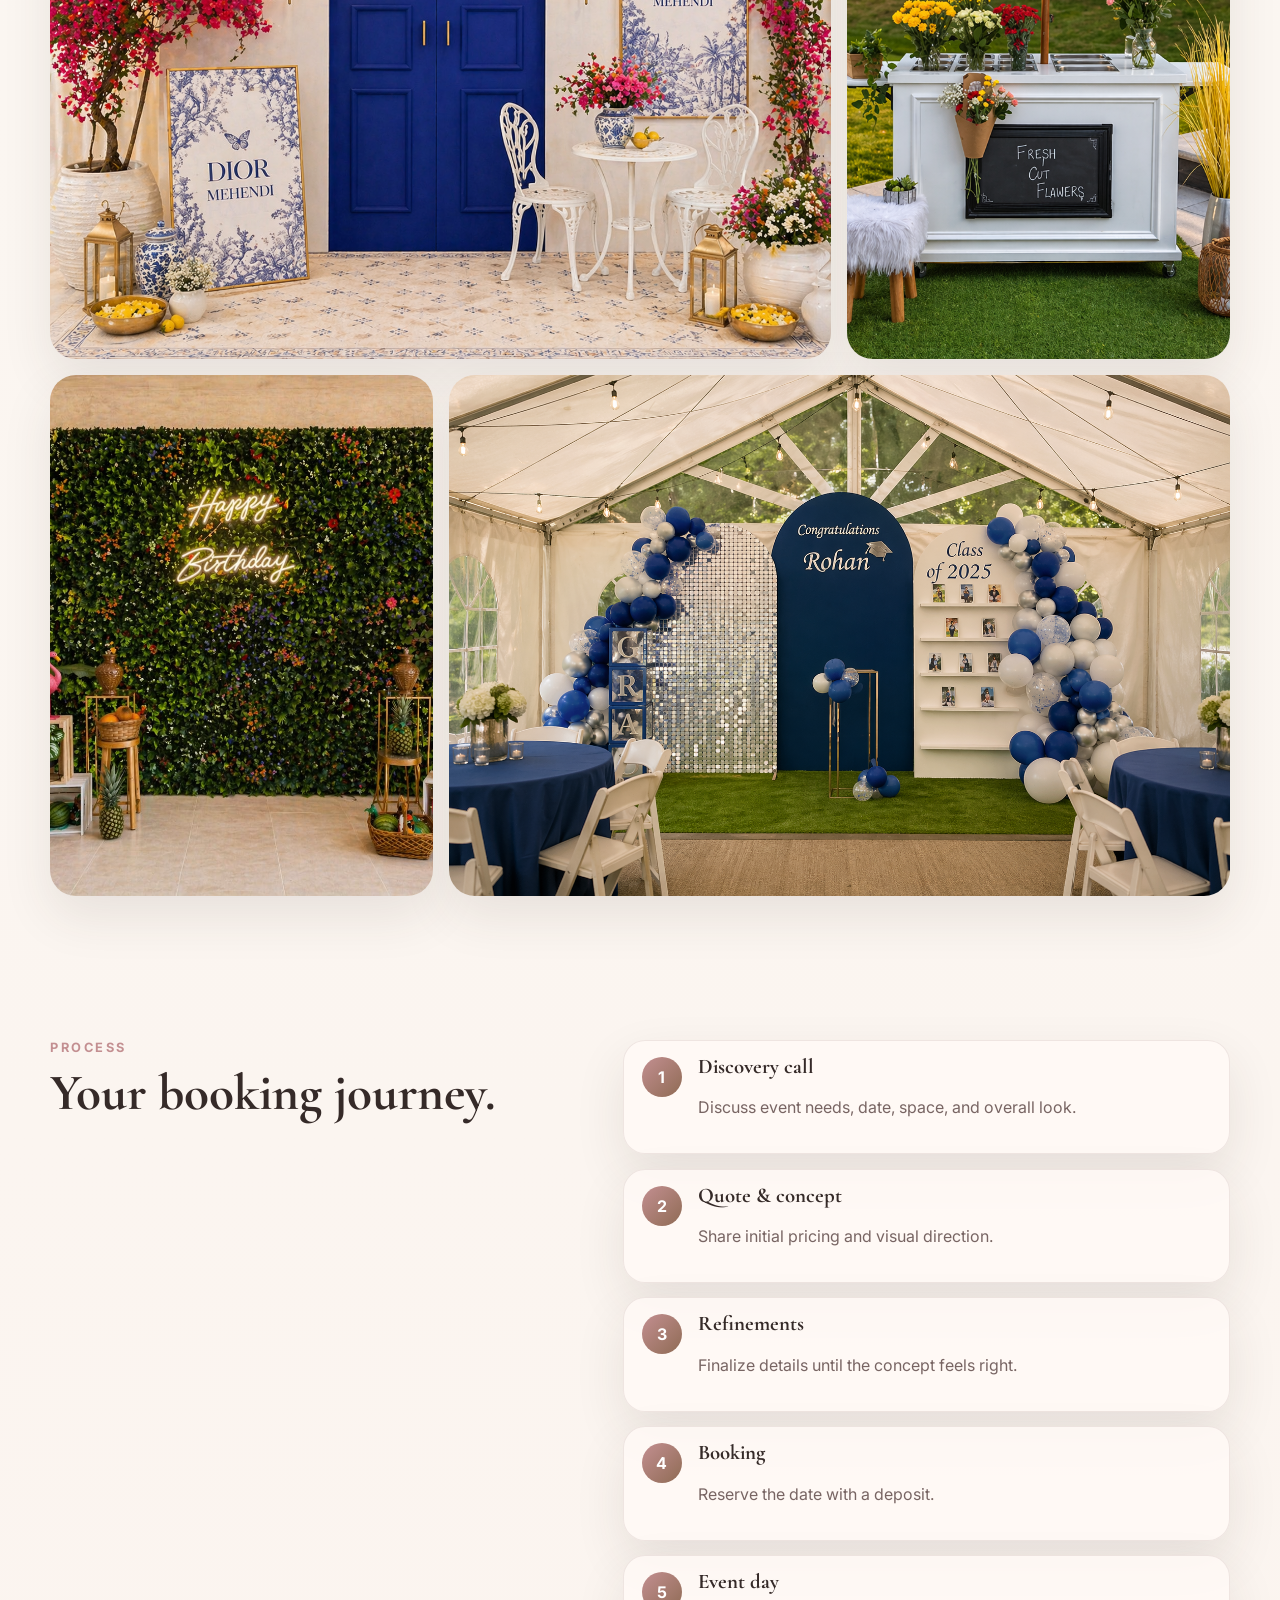
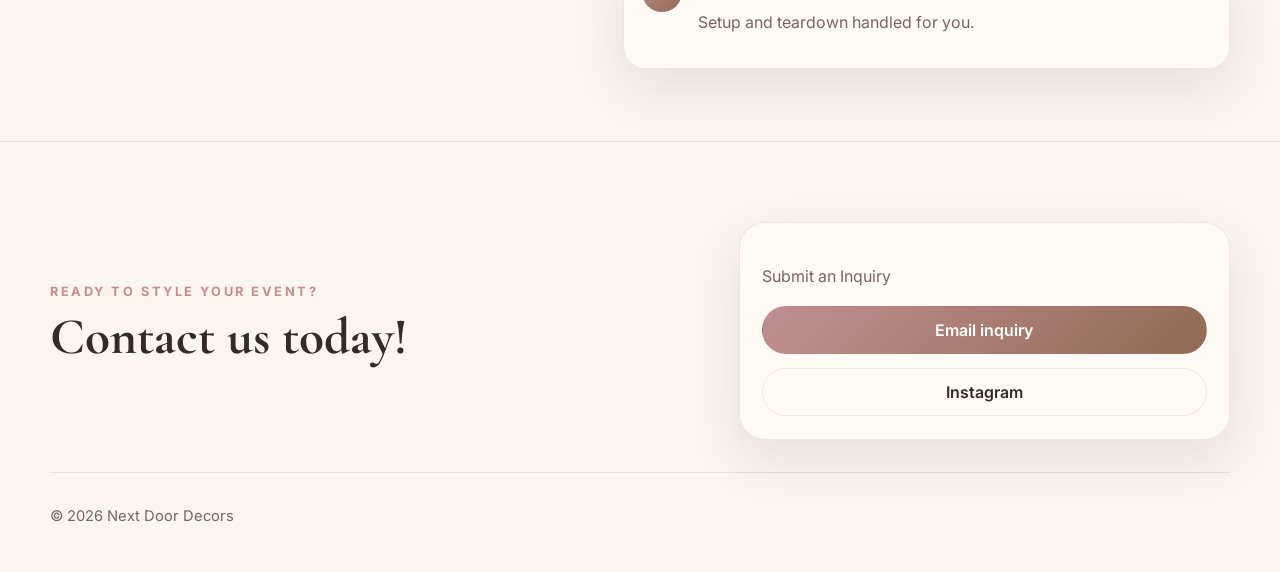
==== commit 87922aac: "button changes" ====
--- a/nextdoor-v2-2/index.html
+++ b/nextdoor-v2-2/index.html
@@ -53,7 +53,7 @@
 
           <div class="hero-actions centered-actions">
             <a class="btn btn-primary" href="#catalogs">Browse catalogs</a>
-            <a class="btn btn-secondary" href="#gallery">View gallery</a>
+            <a class="btn btn-primary" href="#gallery">View gallery</a>
           </div>
         </div>
 
@@ -177,7 +177,7 @@
                 >Open Indian Catalog</a
               >
               <a
-                class="btn btn-secondary"
+                class="btn btn-primary"
                 href="catalogs/next-door-decors-western-catalog.pdf"
                 target="_blank"
                 rel="noopener"
@@ -188,25 +188,37 @@
 
           <div class="catalog-preview-grid">
             <article class="catalog-preview-card">
-              <img
-                src="images/temple.png"
-                alt="Temple-inspired Indian decor preview"
-              />
-              <div class="catalog-preview-copy">
-                <span class="chip soft-chip">Indian</span>
-                <h3>Traditional, Mehendi, Haldi, Baby Shower & More</h3>
-              </div>
+              <a
+                href="catalogs/next-door-decors-indian-catalog.pdf"
+                target="_blank"
+                rel="noopener"
+              >
+                <img
+                  src="images/temple.png"
+                  alt="Temple-inspired Indian decor preview"
+                />
+                <div class="catalog-preview-copy">
+                  <span class="chip soft-chip">Indian</span>
+                  <h3>Traditional, Mehendi, Haldi, Baby Shower & More</h3>
+                </div>
+              </a>
             </article>
 
             <article class="catalog-preview-card">
-              <img
-                src="images/santorini-window.png"
-                alt="Santorini inspired western decor preview"
-              />
-              <div class="catalog-preview-copy">
-                <span class="chip soft-chip">Western</span>
-                <h3>Modern themes, statement walls & celebration styling</h3>
-              </div>
+              <a
+                href="catalogs/next-door-decors-western-catalog.pdf"
+                target="_blank"
+                rel="noopener"
+              >
+                <img
+                  src="images/santorini-window.png"
+                  alt="Santorini inspired western decor preview"
+                />
+                <div class="catalog-preview-copy">
+                  <span class="chip soft-chip">Western</span>
+                  <h3>Modern themes, statement decor & celebration styling</h3>
+                </div>
+              </a>
             </article>
           </div>
         </div>
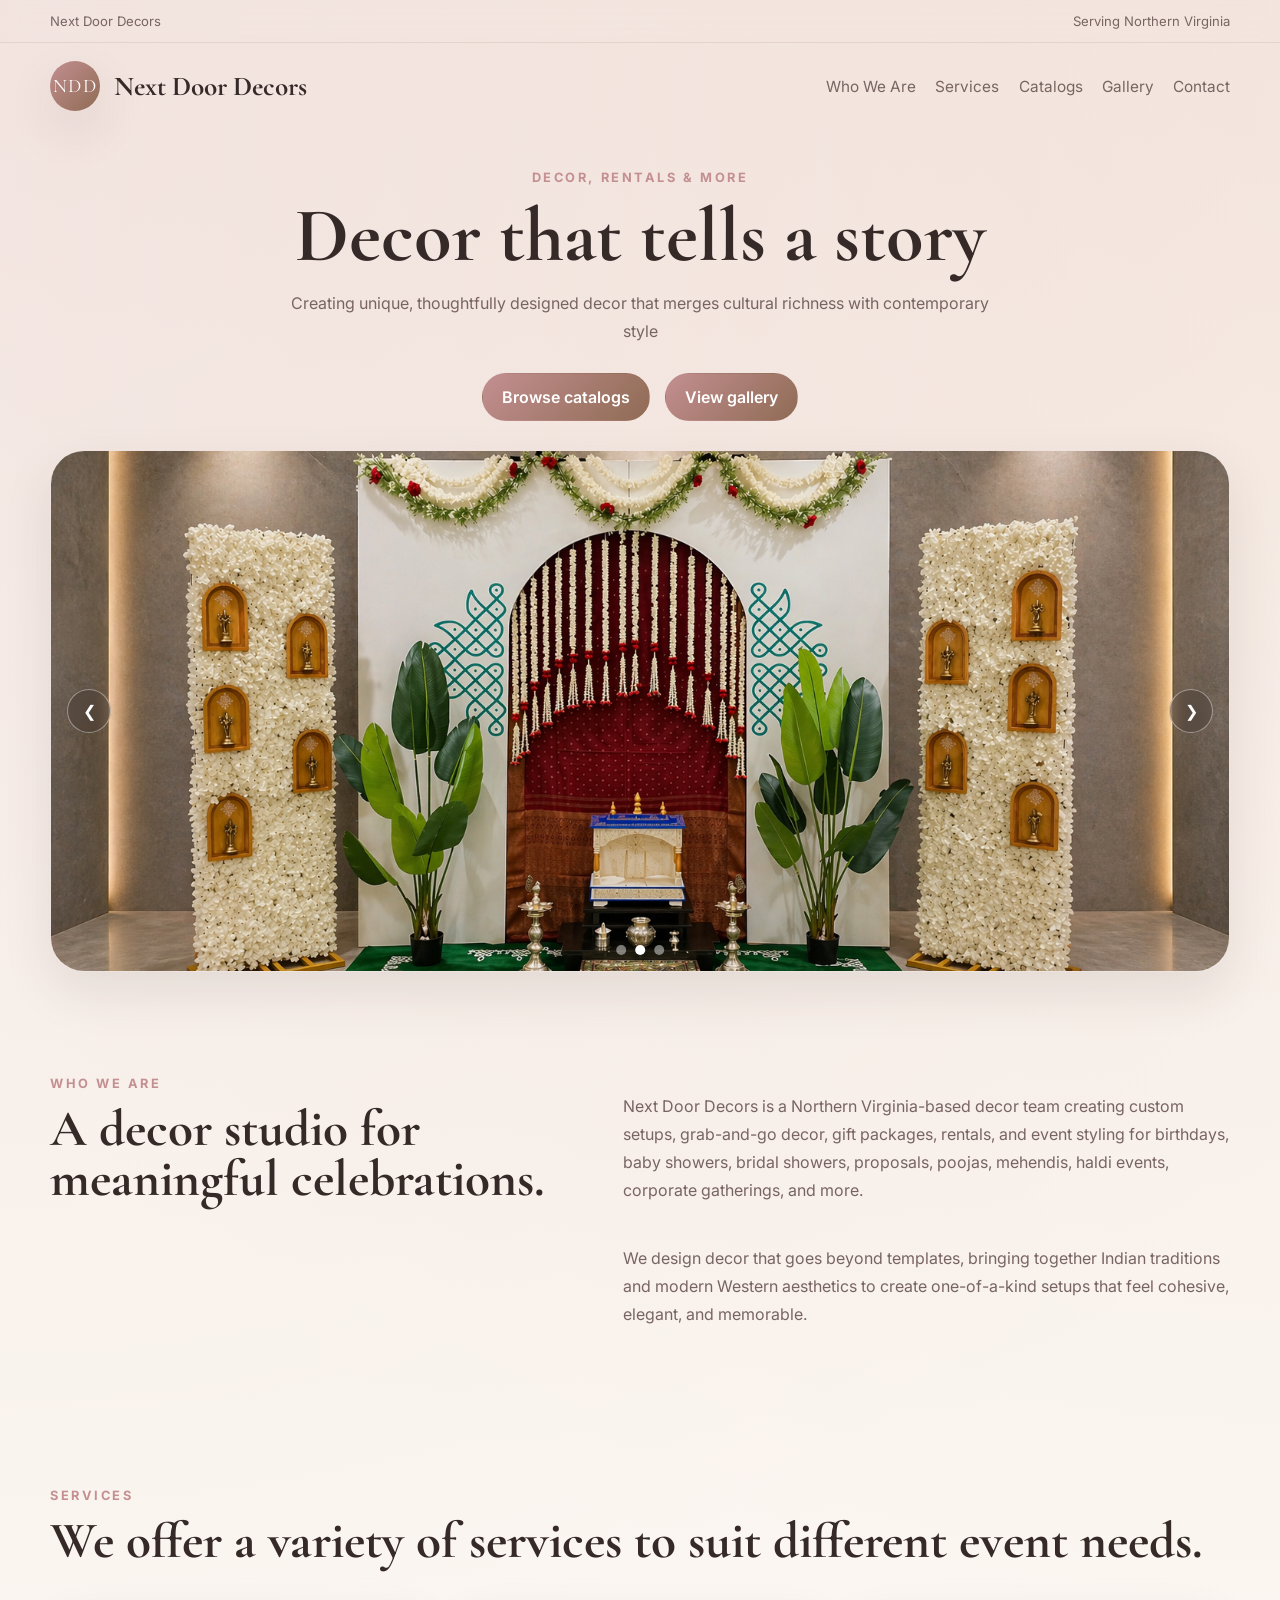
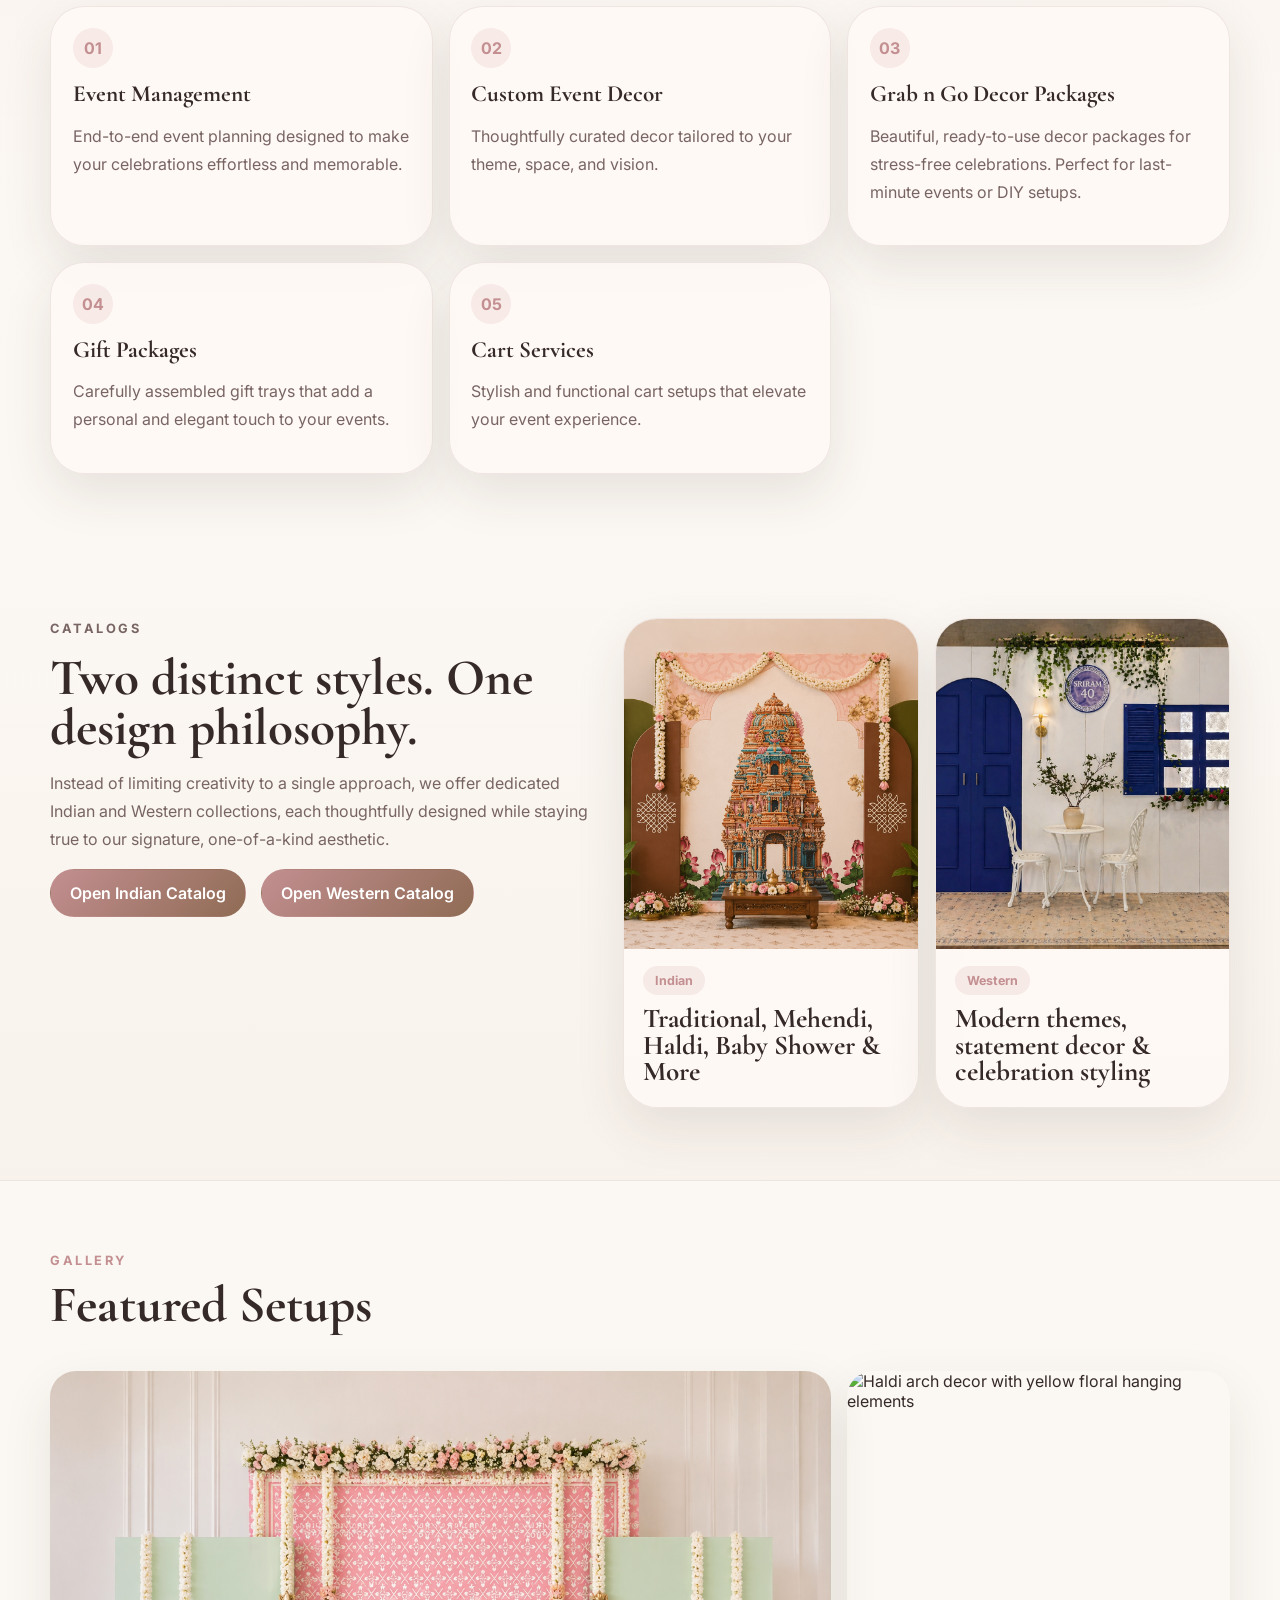
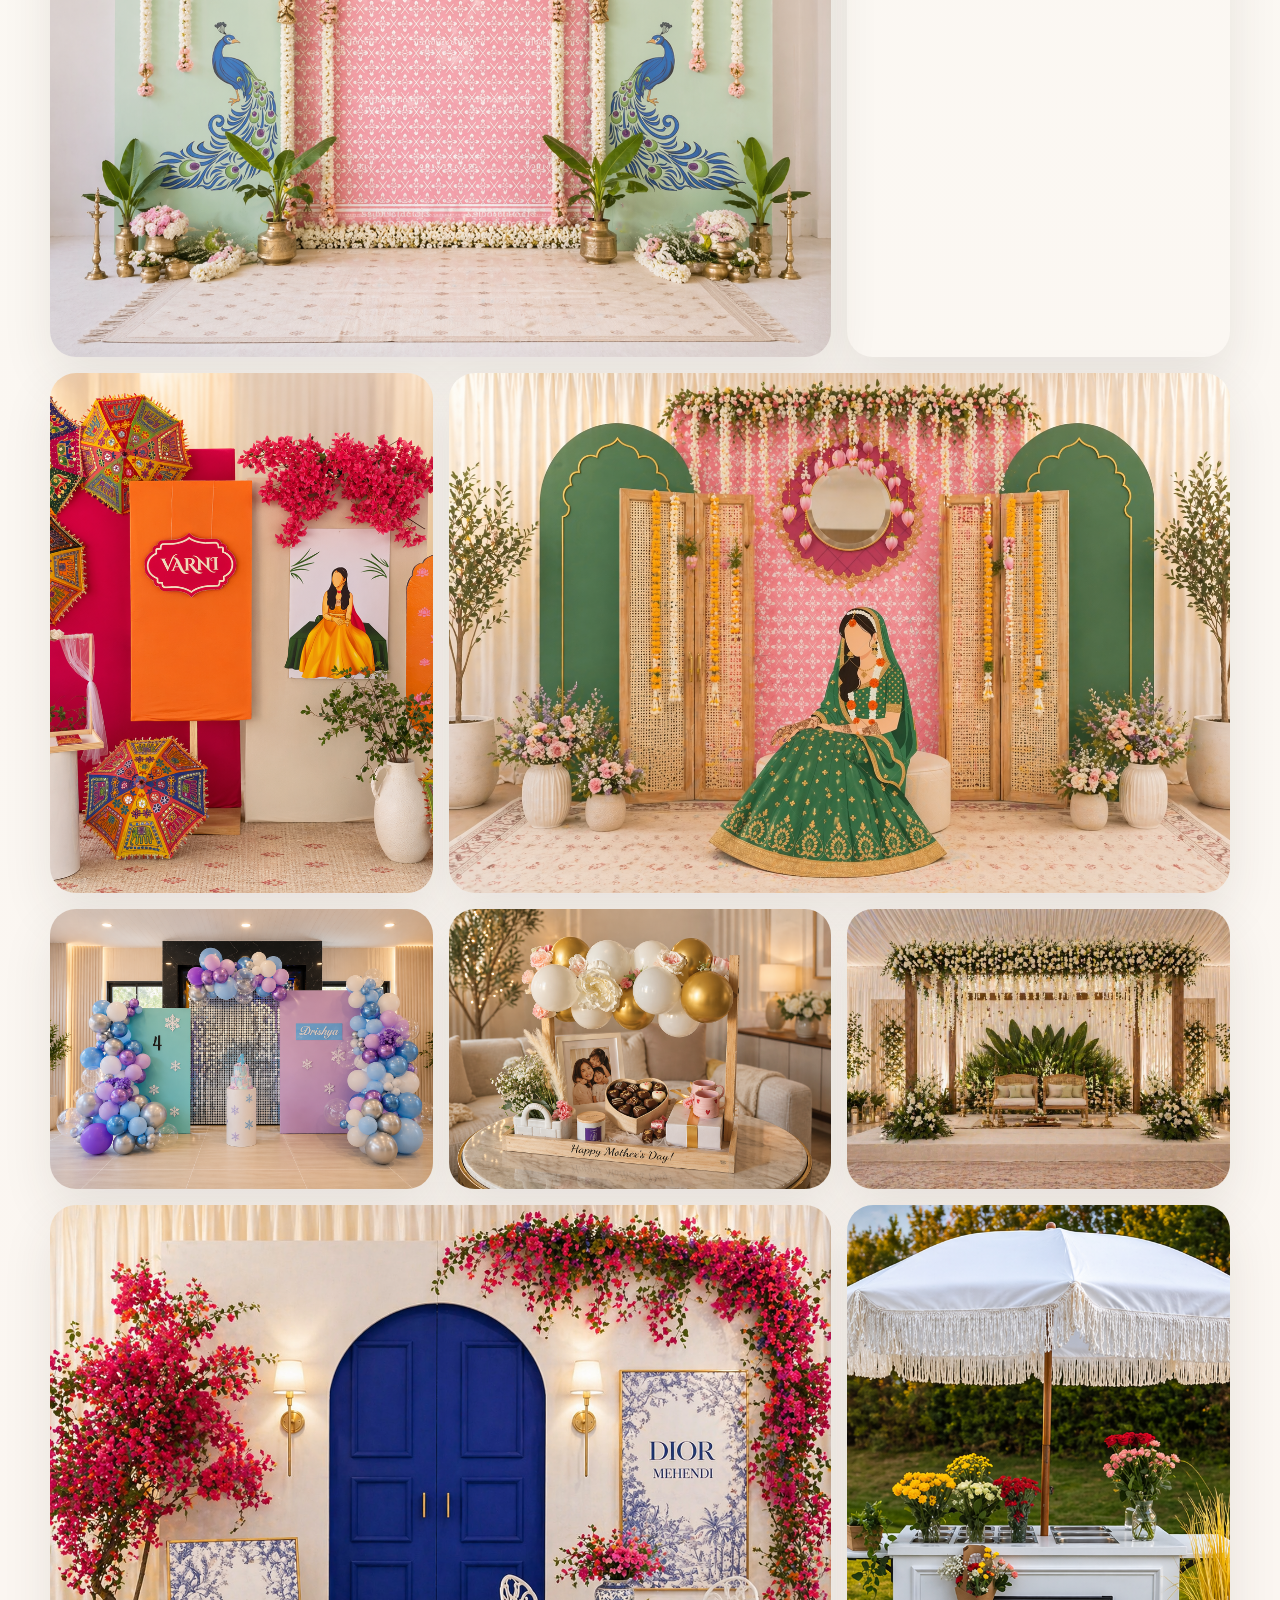
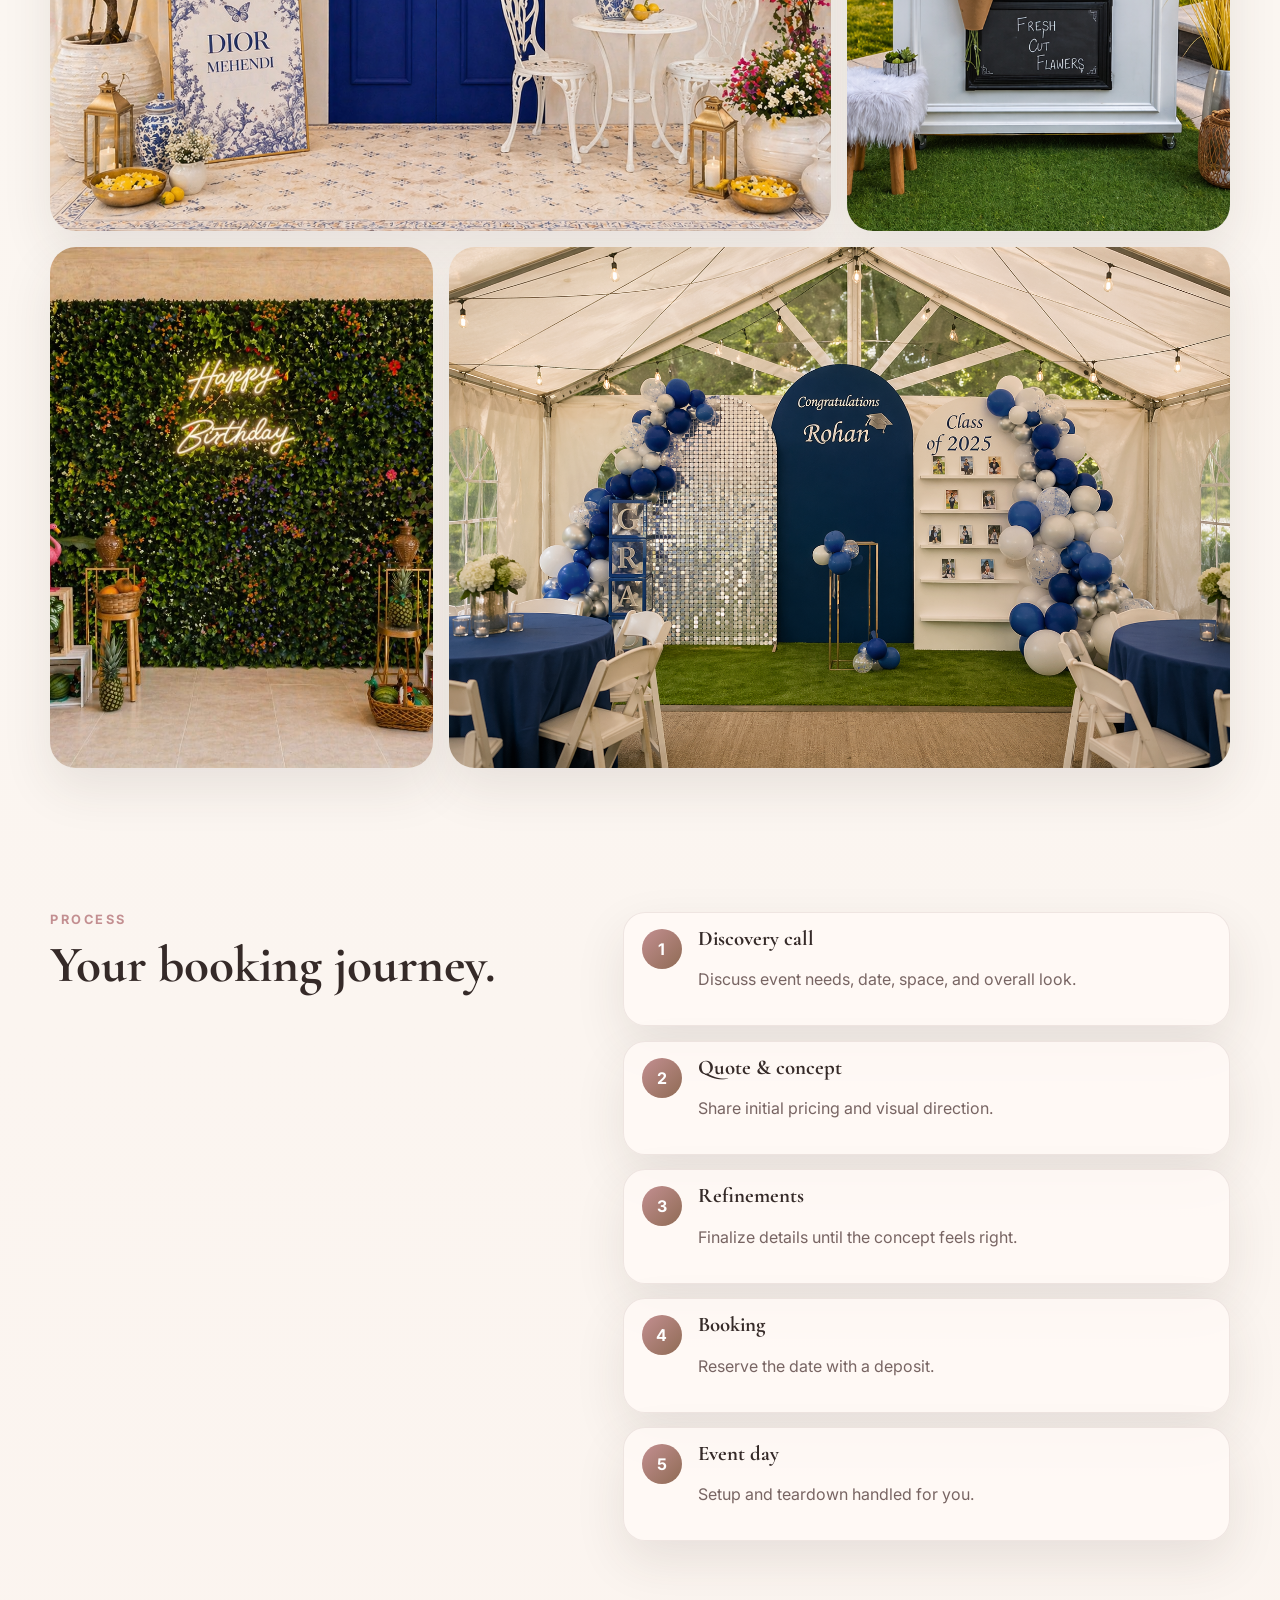
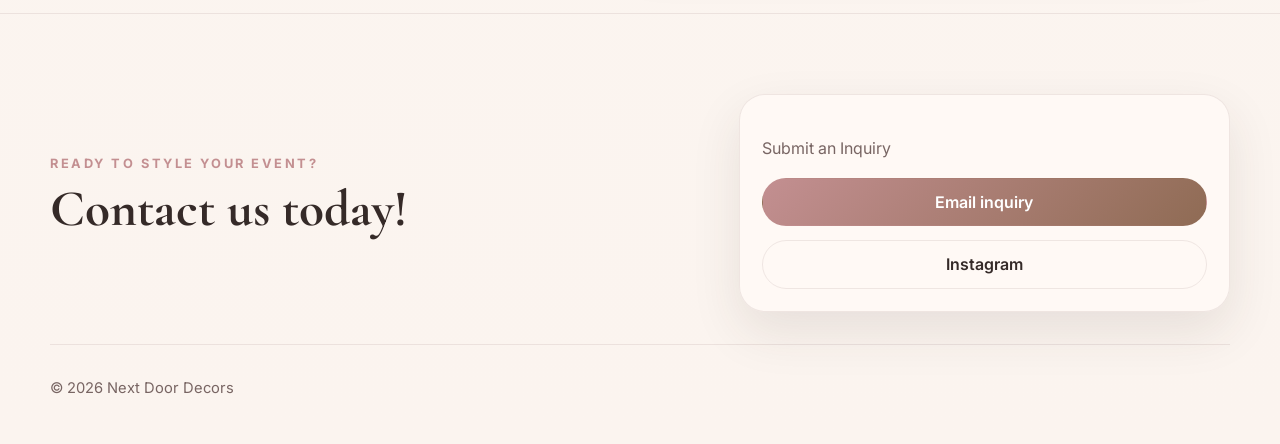
==== commit f0a35f98: "Carousel" ====
--- a/nextdoor-v2-2/index.html
+++ b/nextdoor-v2-2/index.html
@@ -57,8 +57,60 @@
           </div>
         </div>
 
-        <figure class="hero-banner-card">
-          <img src="images/hero-pooja.png" alt="Pooja backdrop decor setup" />
+        <figure
+          class="hero-banner-card hero-carousel"
+          aria-label="Featured decor carousel"
+        >
+          <div class="hero-carousel-track">
+            <div class="hero-slide">
+              <img src="images/gift-tray.png" alt="Gift tray arrangement" />
+            </div>
+            <div class="hero-slide">
+              <img src="images/hero-pooja.png" alt="Traditional decor setup" />
+            </div>
+            <div class="hero-slide active">
+              <img src="images/frozen.png" alt="Decor cart setup" />
+            </div>
+            <div class="hero-slide">
+              <img
+                src="images/santorini-window.png"
+                alt="Gift tray arrangement"
+              />
+            </div>
+          </div>
+
+          <button
+            class="hero-carousel-btn prev"
+            type="button"
+            aria-label="Previous slide"
+          >
+            &#10094;
+          </button>
+          <button
+            class="hero-carousel-btn next"
+            type="button"
+            aria-label="Next slide"
+          >
+            &#10095;
+          </button>
+
+          <div class="hero-carousel-dots" aria-label="Carousel navigation">
+            <button
+              class="hero-dot active"
+              type="button"
+              aria-label="Go to slide 1"
+            ></button>
+            <button
+              class="hero-dot"
+              type="button"
+              aria-label="Go to slide 2"
+            ></button>
+            <button
+              class="hero-dot"
+              type="button"
+              aria-label="Go to slide 3"
+            ></button>
+          </div>
         </figure>
       </section>
     </header>
--- a/nextdoor-v2-2/style.css
+++ b/nextdoor-v2-2/style.css
@@ -253,6 +253,85 @@
   aspect-ratio: 16 / 8.8;
 }
 
+.hero-carousel {
+  position: relative;
+}
+
+.hero-carousel-track {
+  position: relative;
+  min-height: clamp(260px, 42vw, 520px);
+}
+
+.hero-slide {
+  position: absolute;
+  inset: 0;
+  opacity: 0;
+  transition: opacity 0.45s ease;
+  pointer-events: none;
+}
+
+.hero-slide.active {
+  opacity: 1;
+  pointer-events: auto;
+}
+
+.hero-slide img {
+  width: 100%;
+  height: 100%;
+  object-fit: cover;
+  aspect-ratio: 16 / 8.8;
+}
+
+.hero-carousel-btn {
+  position: absolute;
+  top: 50%;
+  transform: translateY(-50%);
+  width: 44px;
+  height: 44px;
+  border-radius: 999px;
+  border: 1px solid rgba(255, 255, 255, 0.42);
+  background: rgba(53, 42, 40, 0.28);
+  color: #fff;
+  display: grid;
+  place-items: center;
+  cursor: pointer;
+  z-index: 2;
+  backdrop-filter: blur(6px);
+}
+
+.hero-carousel-btn.prev {
+  left: 1rem;
+}
+
+.hero-carousel-btn.next {
+  right: 1rem;
+}
+
+.hero-carousel-dots {
+  position: absolute;
+  left: 50%;
+  bottom: 1rem;
+  transform: translateX(-50%);
+  display: flex;
+  gap: 0.55rem;
+  z-index: 2;
+}
+
+.hero-dot {
+  width: 10px;
+  height: 10px;
+  border-radius: 999px;
+  border: 0;
+  background: rgba(255, 255, 255, 0.45);
+  cursor: pointer;
+  padding: 0;
+}
+
+.hero-dot.active {
+  background: #fff;
+}
+
+
 .section {
   padding: 4.5rem 0;
 }
@@ -498,3 +577,22 @@
     width: min(var(--max), calc(100% - 1.2rem));
   }
 }
+
+@media (max-width: 760px) {
+  .hero-carousel-btn {
+    width: 40px;
+    height: 40px;
+  }
+
+  .hero-carousel-btn.prev {
+    left: 0.75rem;
+  }
+
+  .hero-carousel-btn.next {
+    right: 0.75rem;
+  }
+
+  .hero-carousel-dots {
+    bottom: 0.8rem;
+  }
+}
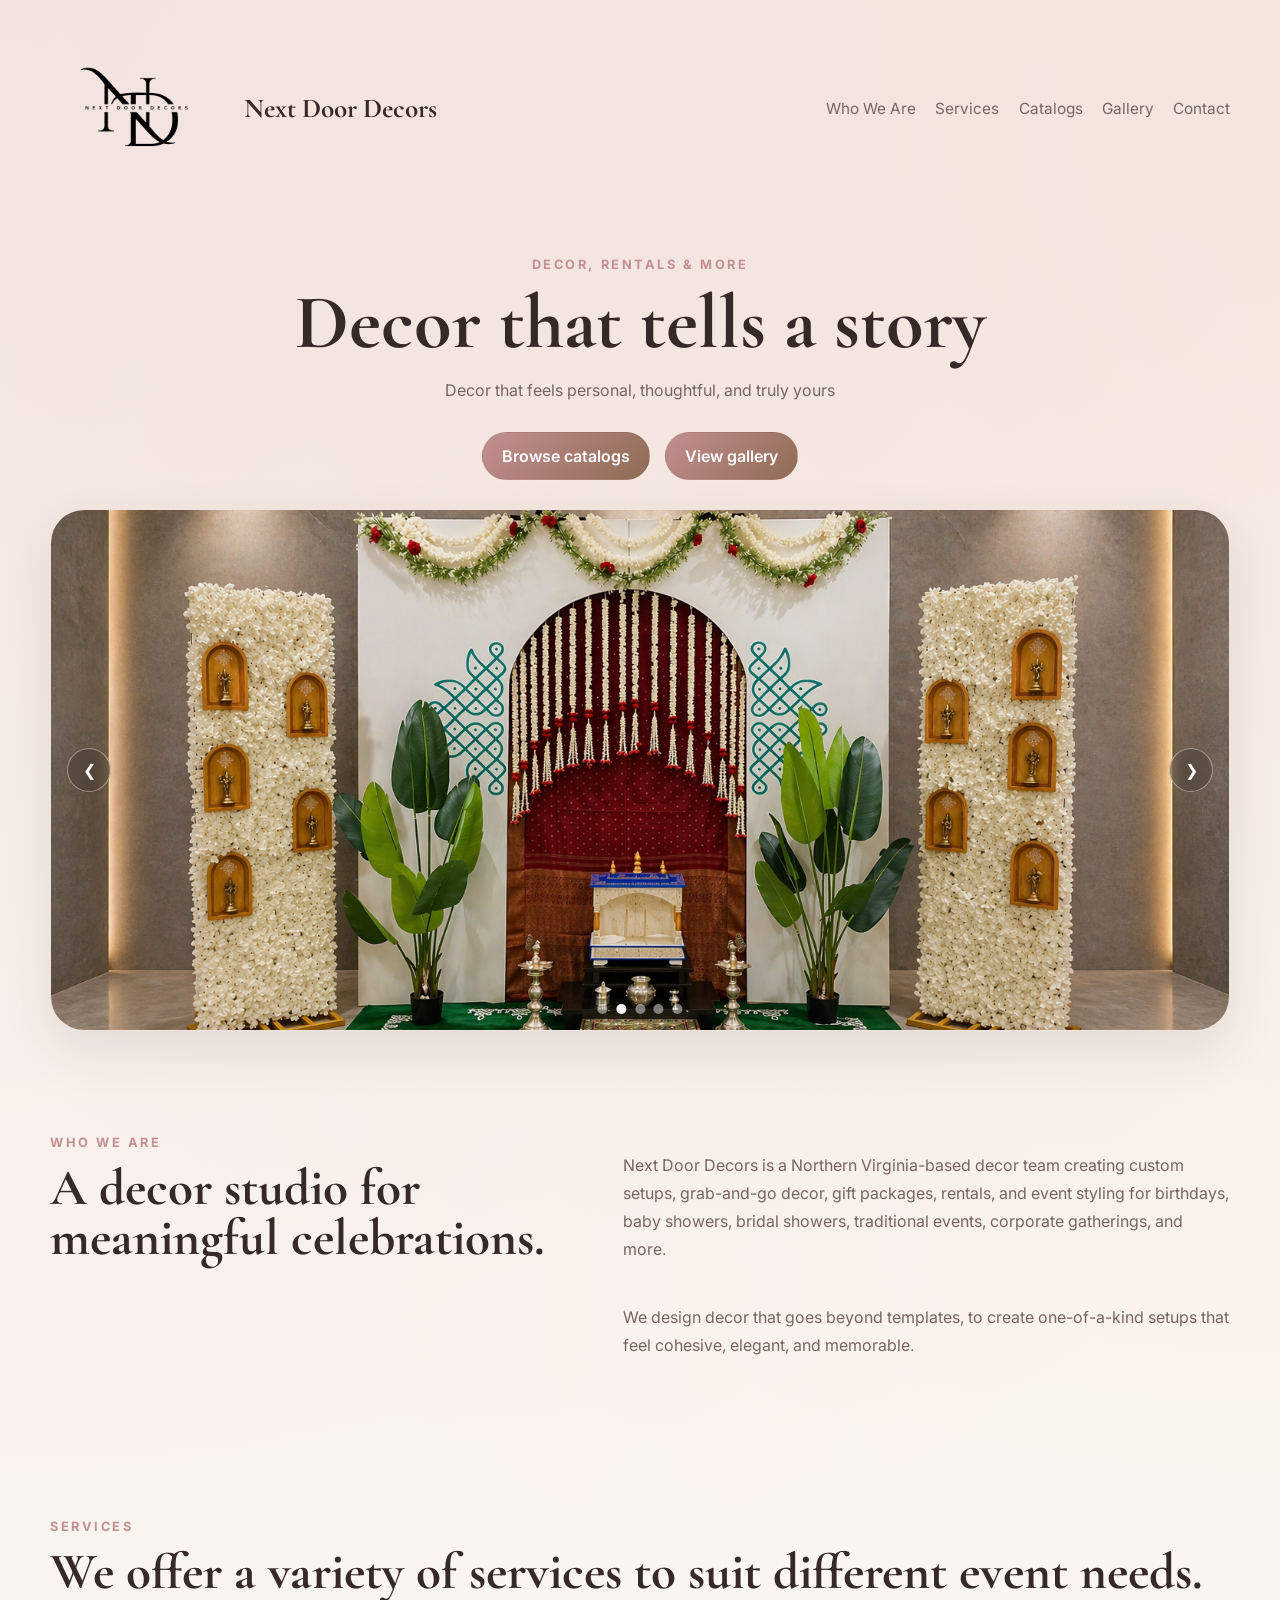
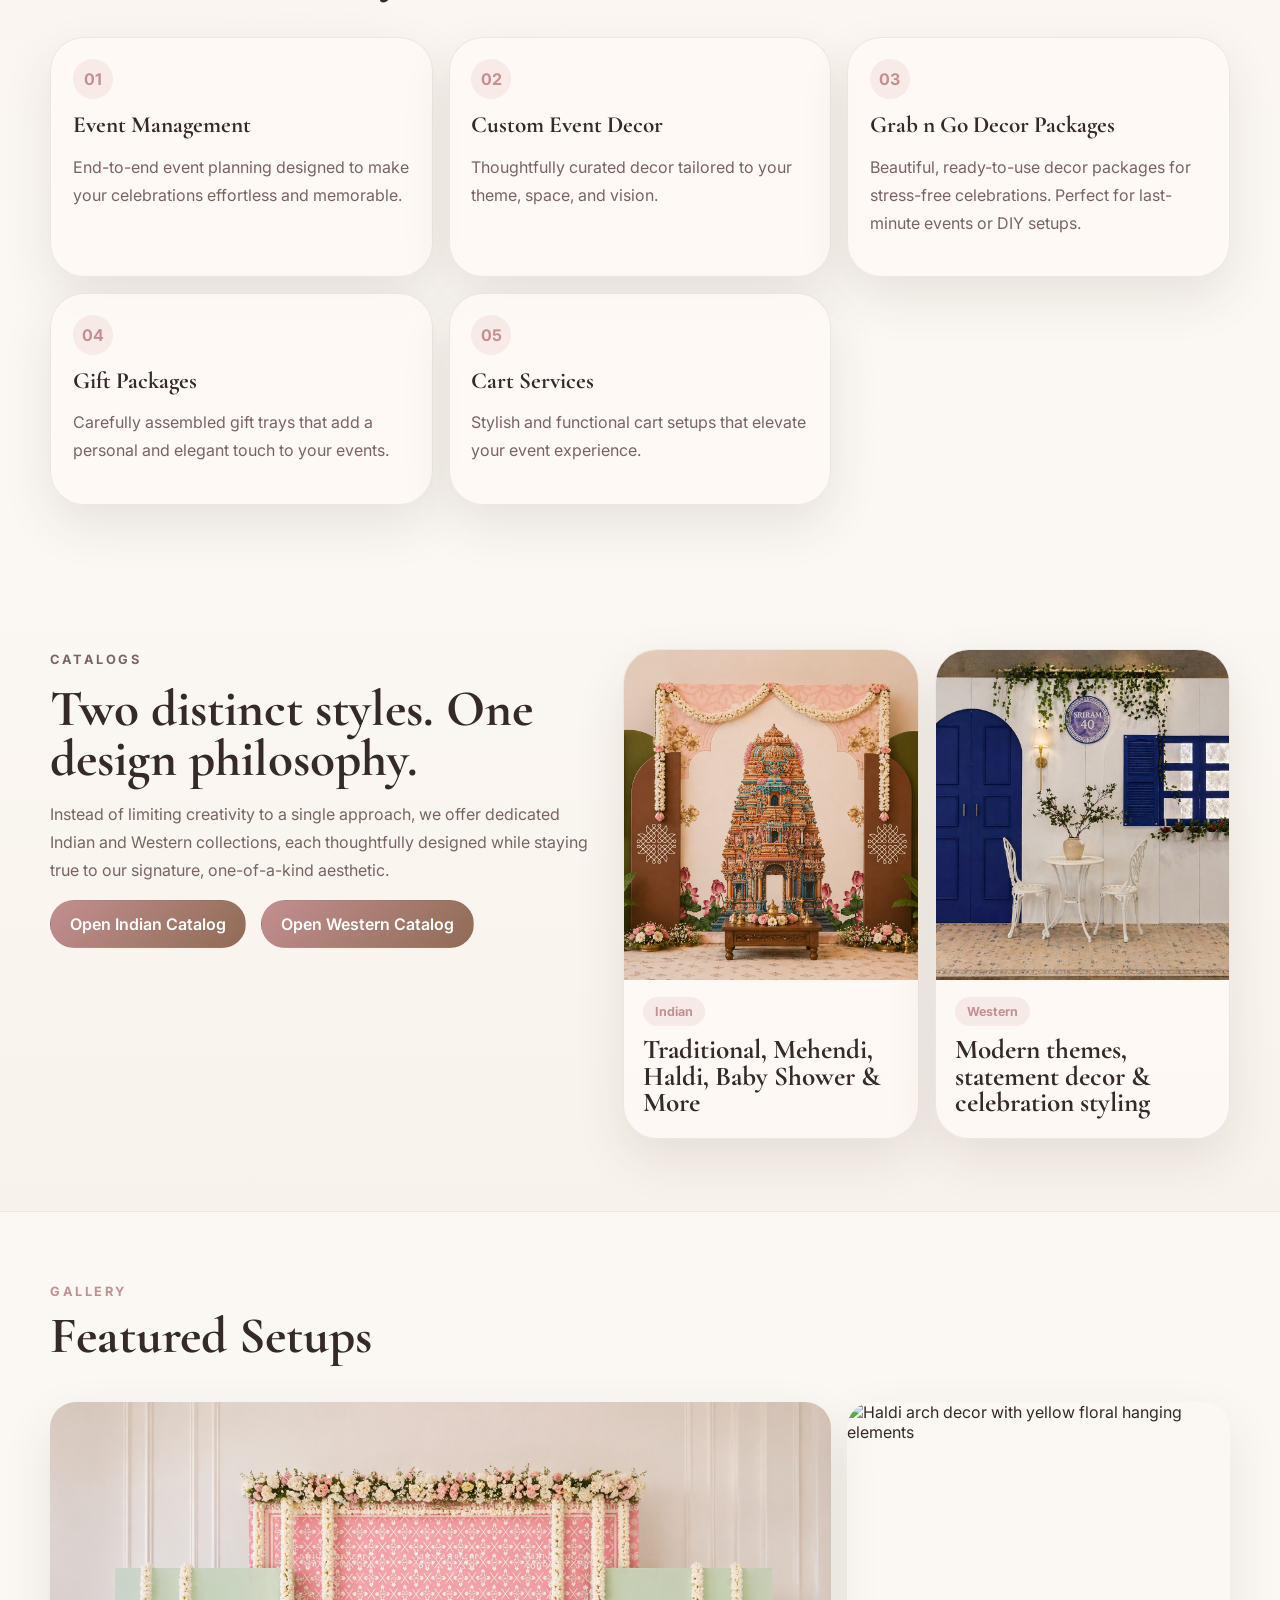
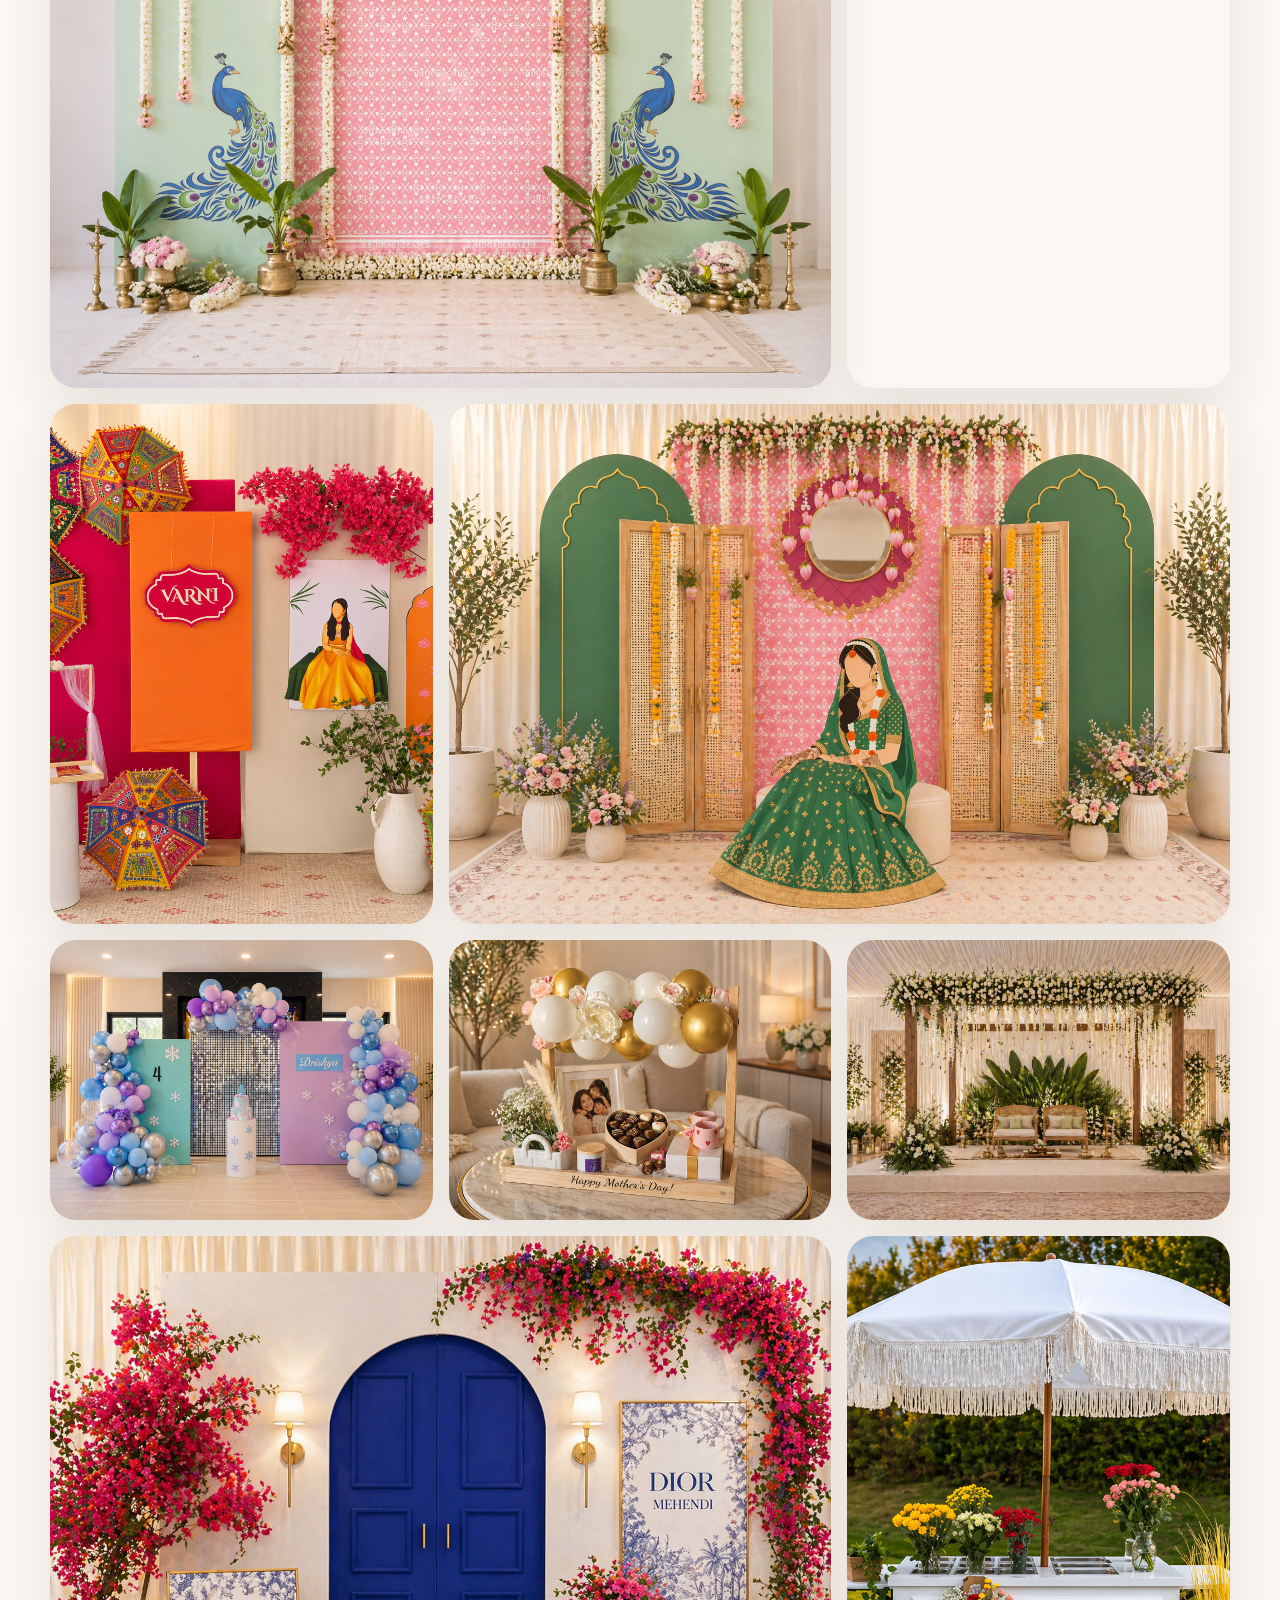
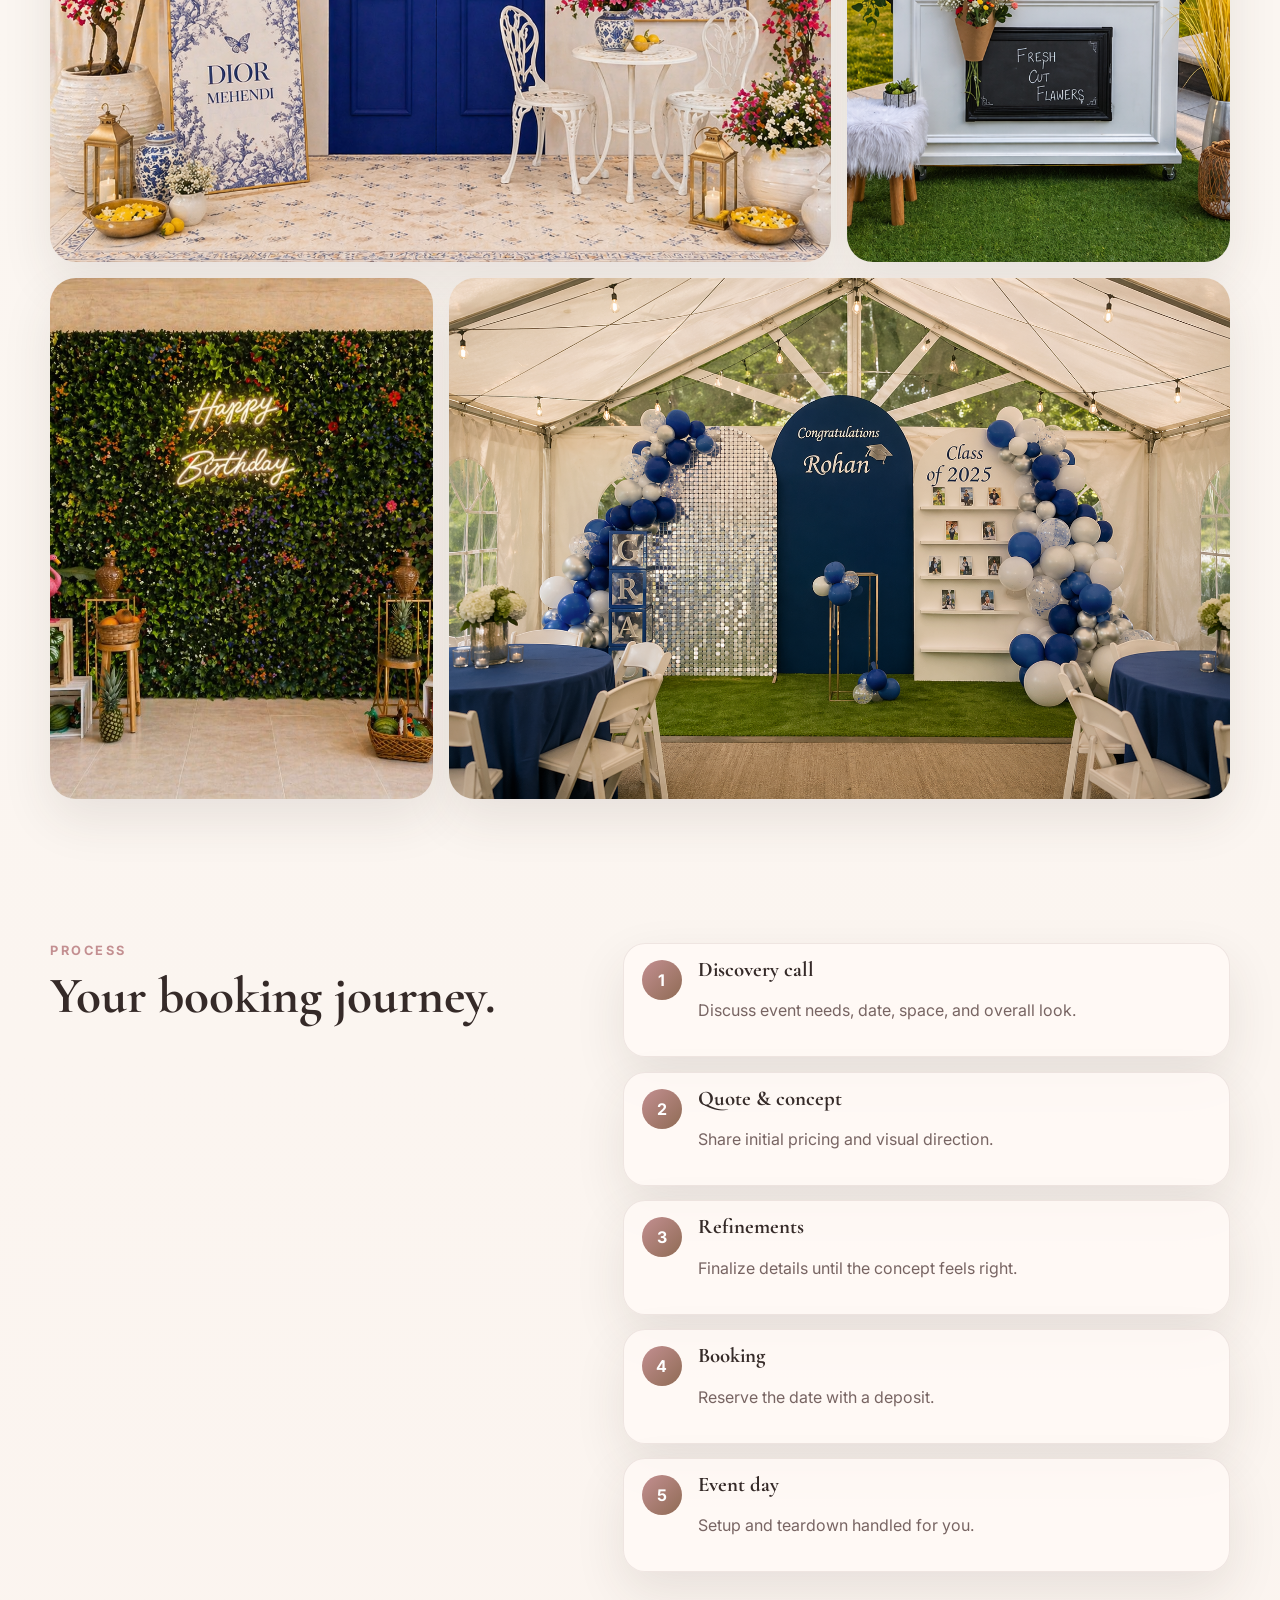
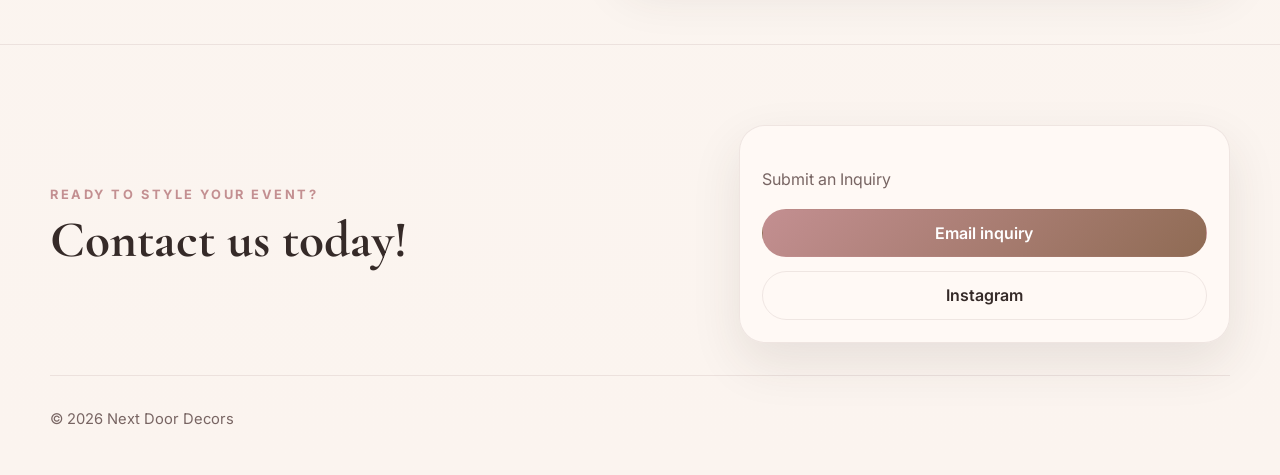
==== commit 2d41fe40: "logo changes" ====
--- a/nextdoor-v2-2/index.html
+++ b/nextdoor-v2-2/index.html
@@ -17,17 +17,19 @@
     <link rel="stylesheet" href="style.css" />
   </head>
   <body data-theme="rose">
-    <div class="topbar">
+    <!-- <div class="topbar">
       <div class="container topbar-inner">
         <span>Next Door Decors</span>
         <span>Serving Northern Virginia</span>
       </div>
-    </div>
+    </div> -->
 
     <header class="site-header" id="top">
       <nav class="nav container">
         <a href="#top" class="logo" aria-label="Next Door Decors home">
-          <span class="logo-mark">NDD</span>
+          <!-- <span class="logo-mark">NDD</span>
+          <span class="logo-text">Next Door Decors</span> -->
+          <img src="images/logo.png" alt="Next Door Decors logo" />
           <span class="logo-text">Next Door Decors</span>
         </a>
 
@@ -47,8 +49,7 @@
           <p class="eyebrow">Decor, Rentals & more</p>
           <h1>Decor that tells a story</h1>
           <p class="hero-text hero-text-wide">
-            Creating unique, thoughtfully designed decor that merges cultural
-            richness with contemporary style
+            Decor that feels personal, thoughtful, and truly yours
           </p>
 
           <div class="hero-actions centered-actions">
@@ -76,6 +77,9 @@
                 src="images/santorini-window.png"
                 alt="Gift tray arrangement"
               />
+            </div>
+            <div class="hero-slide">
+              <img src="images/graduation.png" alt="graduation" />
             </div>
           </div>
 
@@ -110,6 +114,16 @@
               type="button"
               aria-label="Go to slide 3"
             ></button>
+            <button
+              class="hero-dot"
+              type="button"
+              aria-label="Go to slide 4"
+            ></button>
+            <button
+              class="hero-dot"
+              type="button"
+              aria-label="Go to slide 5"
+            ></button>
           </div>
         </figure>
       </section>
@@ -127,12 +141,10 @@
               Next Door Decors is a Northern Virginia-based decor team creating
               custom setups, grab-and-go decor, gift packages, rentals, and
               event styling for birthdays, baby showers, bridal showers,
-              proposals, poojas, mehendis, haldi events, corporate gatherings,
-              and more.
+              traditional events, corporate gatherings, and more.
             </p>
             <p>
-              We design decor that goes beyond templates, bringing together
-              Indian traditions and modern Western aesthetics to create
+              We design decor that goes beyond templates, to create
               one-of-a-kind setups that feel cohesive, elegant, and memorable.
             </p>
           </div>
--- a/nextdoor-v2-2/style.css
+++ b/nextdoor-v2-2/style.css
@@ -44,21 +44,41 @@
   --chip: rgba(182, 144, 88, 0.14);
 }
 
-* { box-sizing: border-box; }
-html { scroll-behavior: smooth; }
+* {
+  box-sizing: border-box;
+}
+html {
+  scroll-behavior: smooth;
+}
 body {
   margin: 0;
   background:
-    radial-gradient(circle at top left, color-mix(in srgb, var(--accent) 14%, transparent), transparent 25%),
-    radial-gradient(circle at top right, color-mix(in srgb, var(--accent-2) 20%, transparent), transparent 24%),
+    radial-gradient(
+      circle at top left,
+      color-mix(in srgb, var(--accent) 14%, transparent),
+      transparent 25%
+    ),
+    radial-gradient(
+      circle at top right,
+      color-mix(in srgb, var(--accent-2) 20%, transparent),
+      transparent 24%
+    ),
     linear-gradient(180deg, var(--bg) 0%, #fbf8f3 40%, var(--bg) 100%);
   color: var(--text);
-  font-family: 'Inter', sans-serif;
-}
-
-a { color: inherit; text-decoration: none; }
-img { display: block; max-width: 100%; }
-button { font: inherit; }
+  font-family: "Inter", sans-serif;
+}
+
+a {
+  color: inherit;
+  text-decoration: none;
+}
+img {
+  display: block;
+  max-width: 100%;
+}
+button {
+  font: inherit;
+}
 
 .container {
   width: min(var(--max), calc(100% - 2rem));
@@ -98,6 +118,11 @@
   gap: 0.85rem;
 }
 
+.logo img {
+  height: 180px; /* adjust based on header */
+  width: auto;
+}
+
 .logo-mark {
   width: 50px;
   height: 50px;
@@ -106,14 +131,14 @@
   place-items: center;
   background: linear-gradient(135deg, var(--accent), var(--accent-3));
   color: white;
-  font-family: 'Cormorant Garamond', serif;
+  font-family: "Cormorant Garamond", serif;
   font-size: 1.2rem;
   letter-spacing: 0.08em;
   box-shadow: var(--shadow);
 }
 
 .logo-text {
-  font-family: 'Cormorant Garamond', serif;
+  font-family: "Cormorant Garamond", serif;
   font-size: 1.7rem;
   font-weight: 700;
 }
@@ -157,15 +182,25 @@
   font-weight: 700;
 }
 
-h1, h2, h3 {
+h1,
+h2,
+h3 {
   margin: 0;
-  font-family: 'Cormorant Garamond', serif;
+  font-family: "Cormorant Garamond", serif;
   line-height: 0.98;
 }
 
-h1 { font-size: clamp(3rem, 6vw, 5.1rem); margin-bottom: 1rem; }
-h2 { font-size: clamp(2.1rem, 4vw, 3.4rem); margin-bottom: 1rem; }
-h3 { font-size: 1.7rem; }
+h1 {
+  font-size: clamp(3rem, 6vw, 5.1rem);
+  margin-bottom: 1rem;
+}
+h2 {
+  font-size: clamp(2.1rem, 4vw, 3.4rem);
+  margin-bottom: 1rem;
+}
+h3 {
+  font-size: 1.7rem;
+}
 
 .hero-text,
 .copy-stack p,
@@ -196,7 +231,9 @@
   justify-content: center;
 }
 
-.hero-actions { margin: 1.75rem 0 0; }
+.hero-actions {
+  margin: 1.75rem 0 0;
+}
 
 .btn {
   min-height: 48px;
@@ -207,10 +244,14 @@
   border-radius: 999px;
   border: 1px solid transparent;
   font-weight: 600;
-  transition: transform 0.2s ease, background 0.2s ease;
-}
-
-.btn:hover { transform: translateY(-1px); }
+  transition:
+    transform 0.2s ease,
+    background 0.2s ease;
+}
+
+.btn:hover {
+  transform: translateY(-1px);
+}
 
 .btn-primary {
   background: linear-gradient(135deg, var(--accent), var(--accent-3));
@@ -223,7 +264,9 @@
   border-color: var(--line);
 }
 
-.full { width: 100%; }
+.full {
+  width: 100%;
+}
 
 .service-card,
 .catalog-preview-card,
@@ -331,7 +374,6 @@
   background: #fff;
 }
 
-
 .section {
   padding: 4.5rem 0;
 }
@@ -408,7 +450,11 @@
 }
 
 .catalogs-section {
-  background: linear-gradient(180deg, transparent, color-mix(in srgb, var(--accent-2) 9%, transparent));
+  background: linear-gradient(
+    180deg,
+    transparent,
+    color-mix(in srgb, var(--accent-2) 9%, transparent)
+  );
 }
 
 .catalog-preview-grid {
@@ -570,8 +616,12 @@
     padding-top: 1.5rem;
   }
 
-  h1 { font-size: 2.7rem; }
-  h2 { font-size: 2.1rem; }
+  h1 {
+    font-size: 2.7rem;
+  }
+  h2 {
+    font-size: 2.1rem;
+  }
 
   .container {
     width: min(var(--max), calc(100% - 1.2rem));
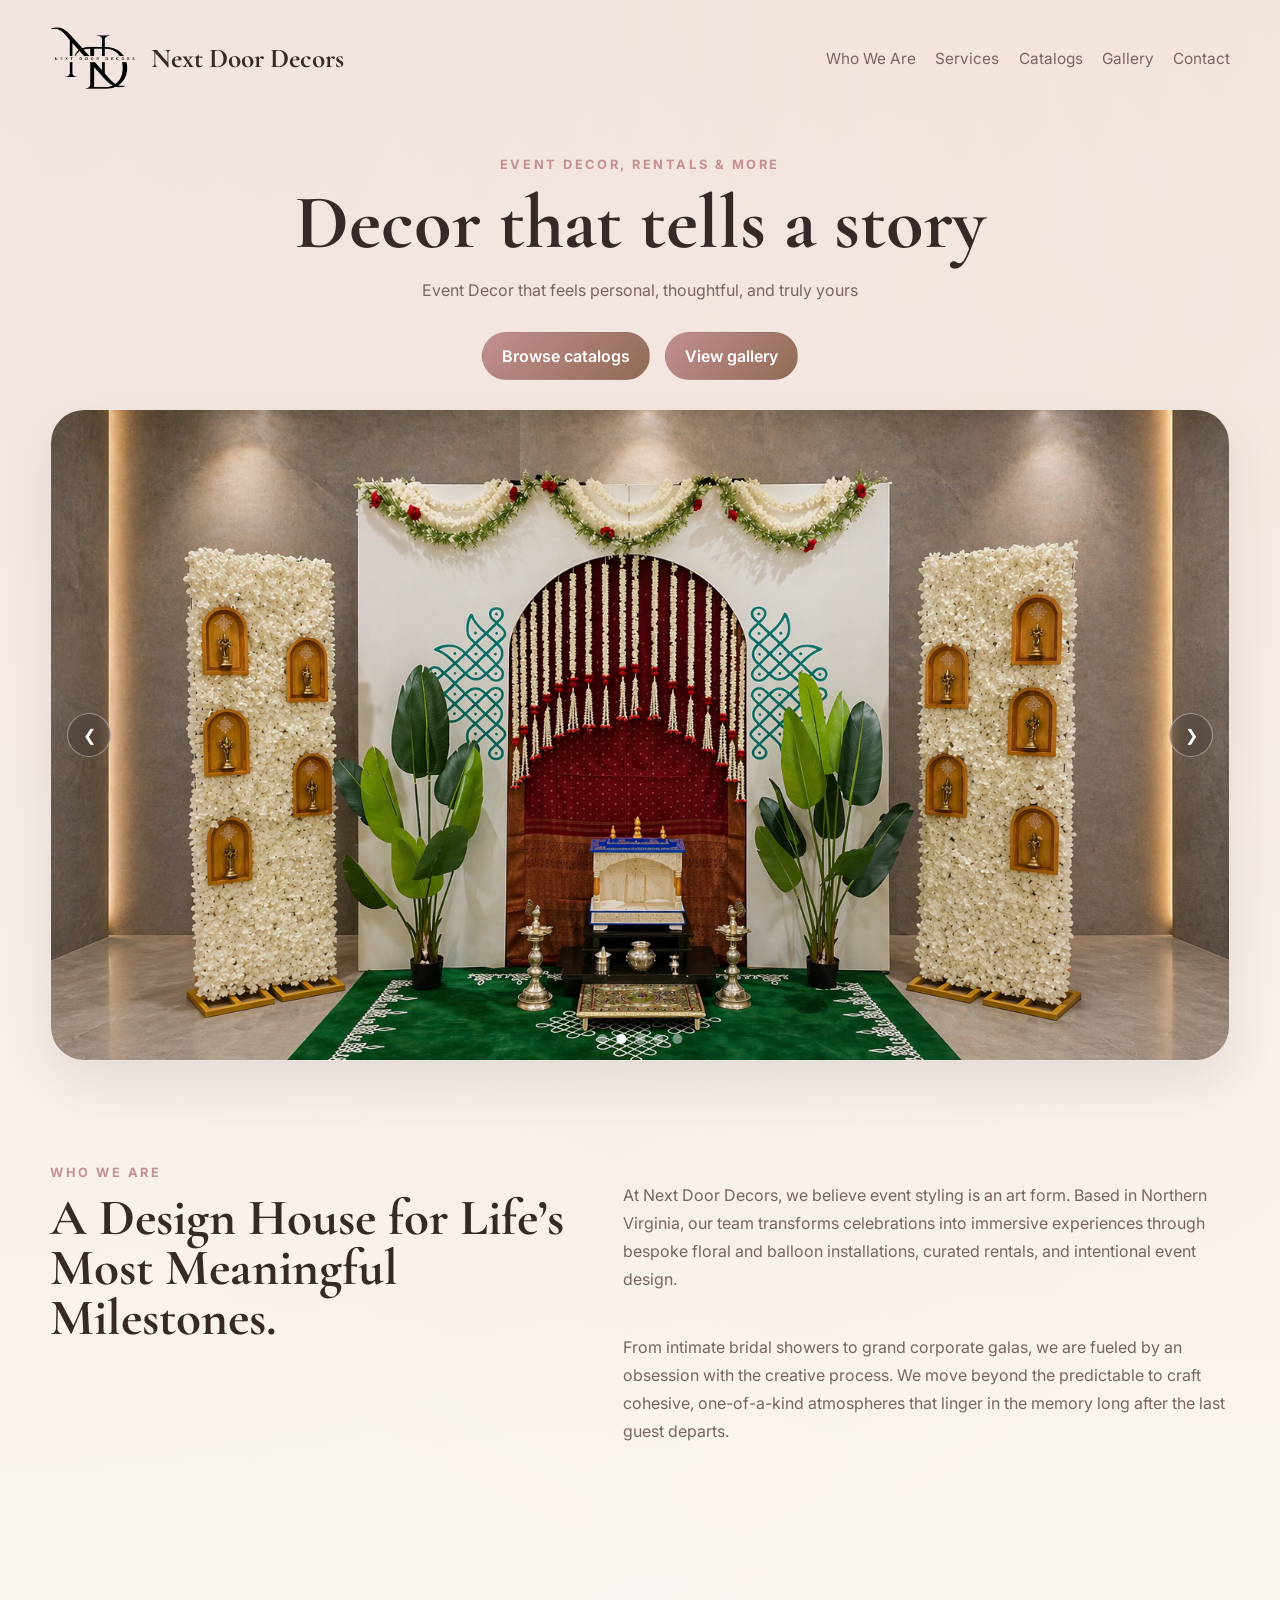
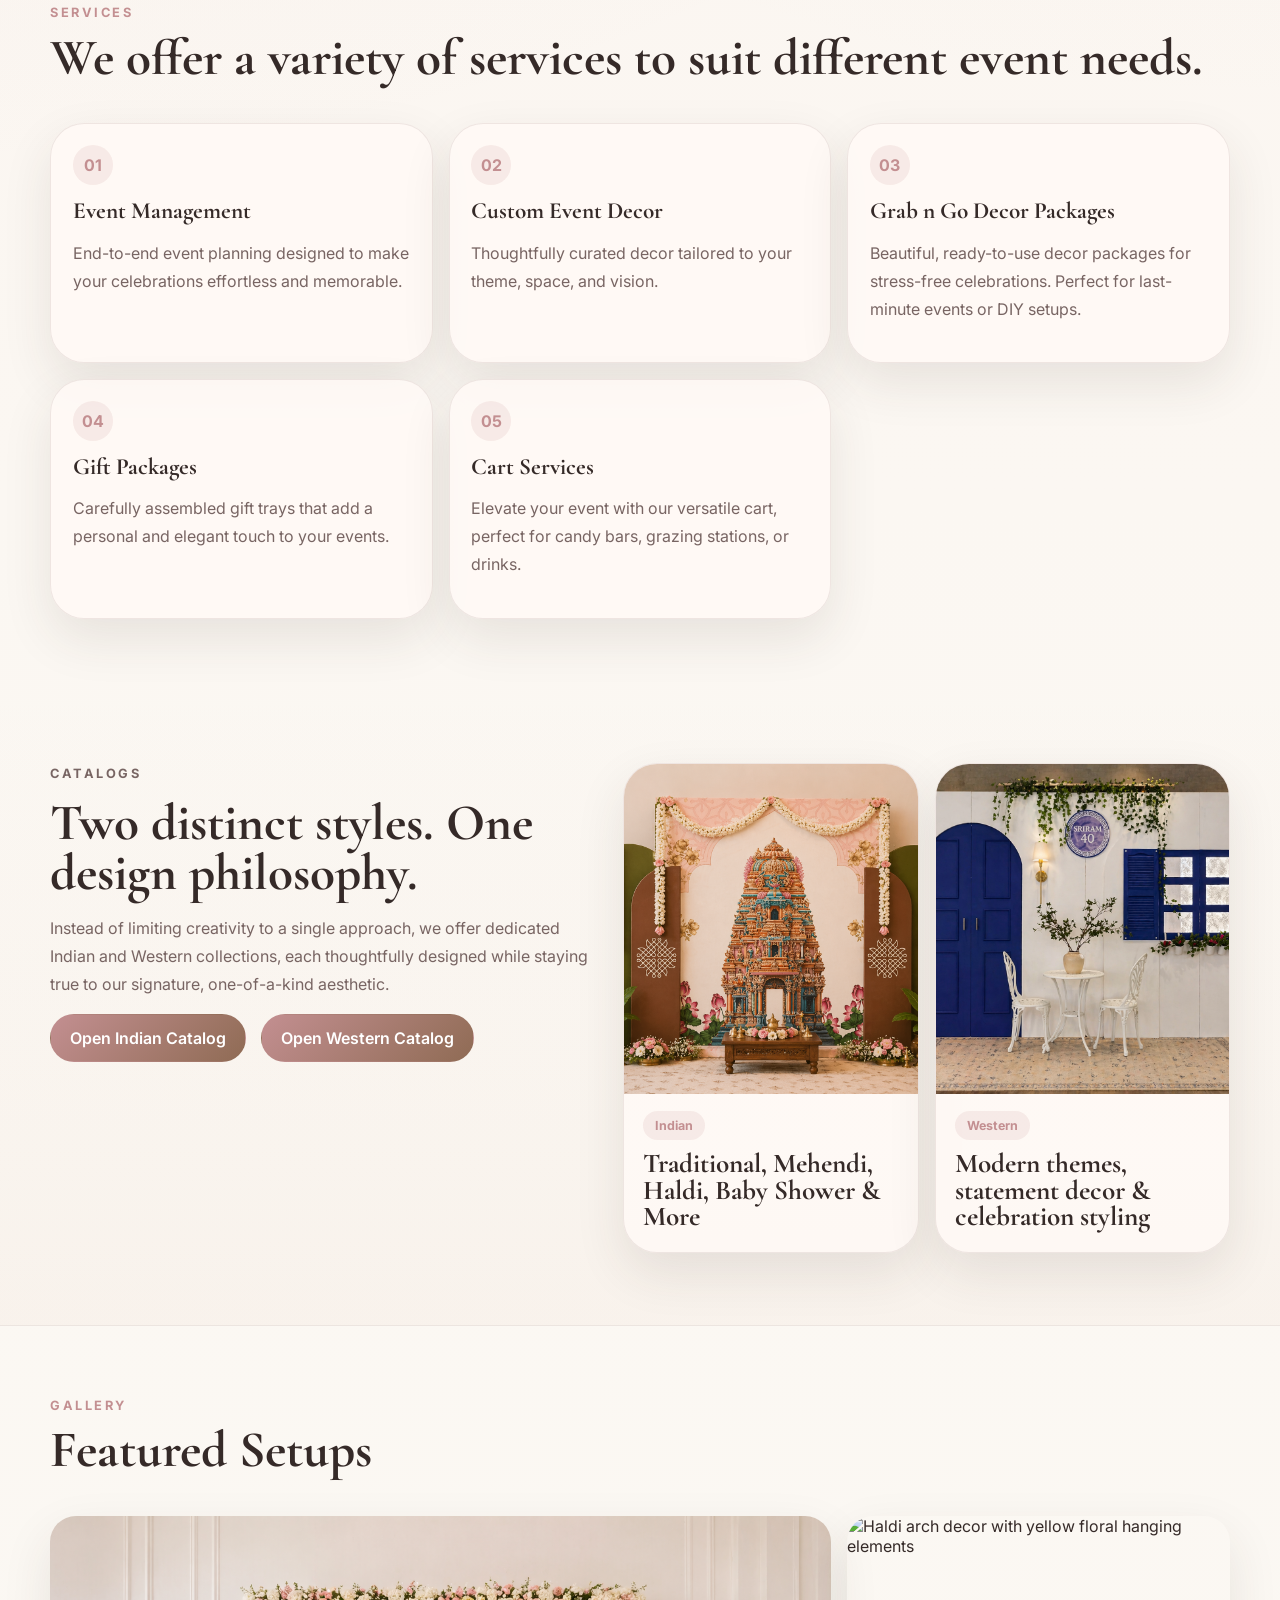
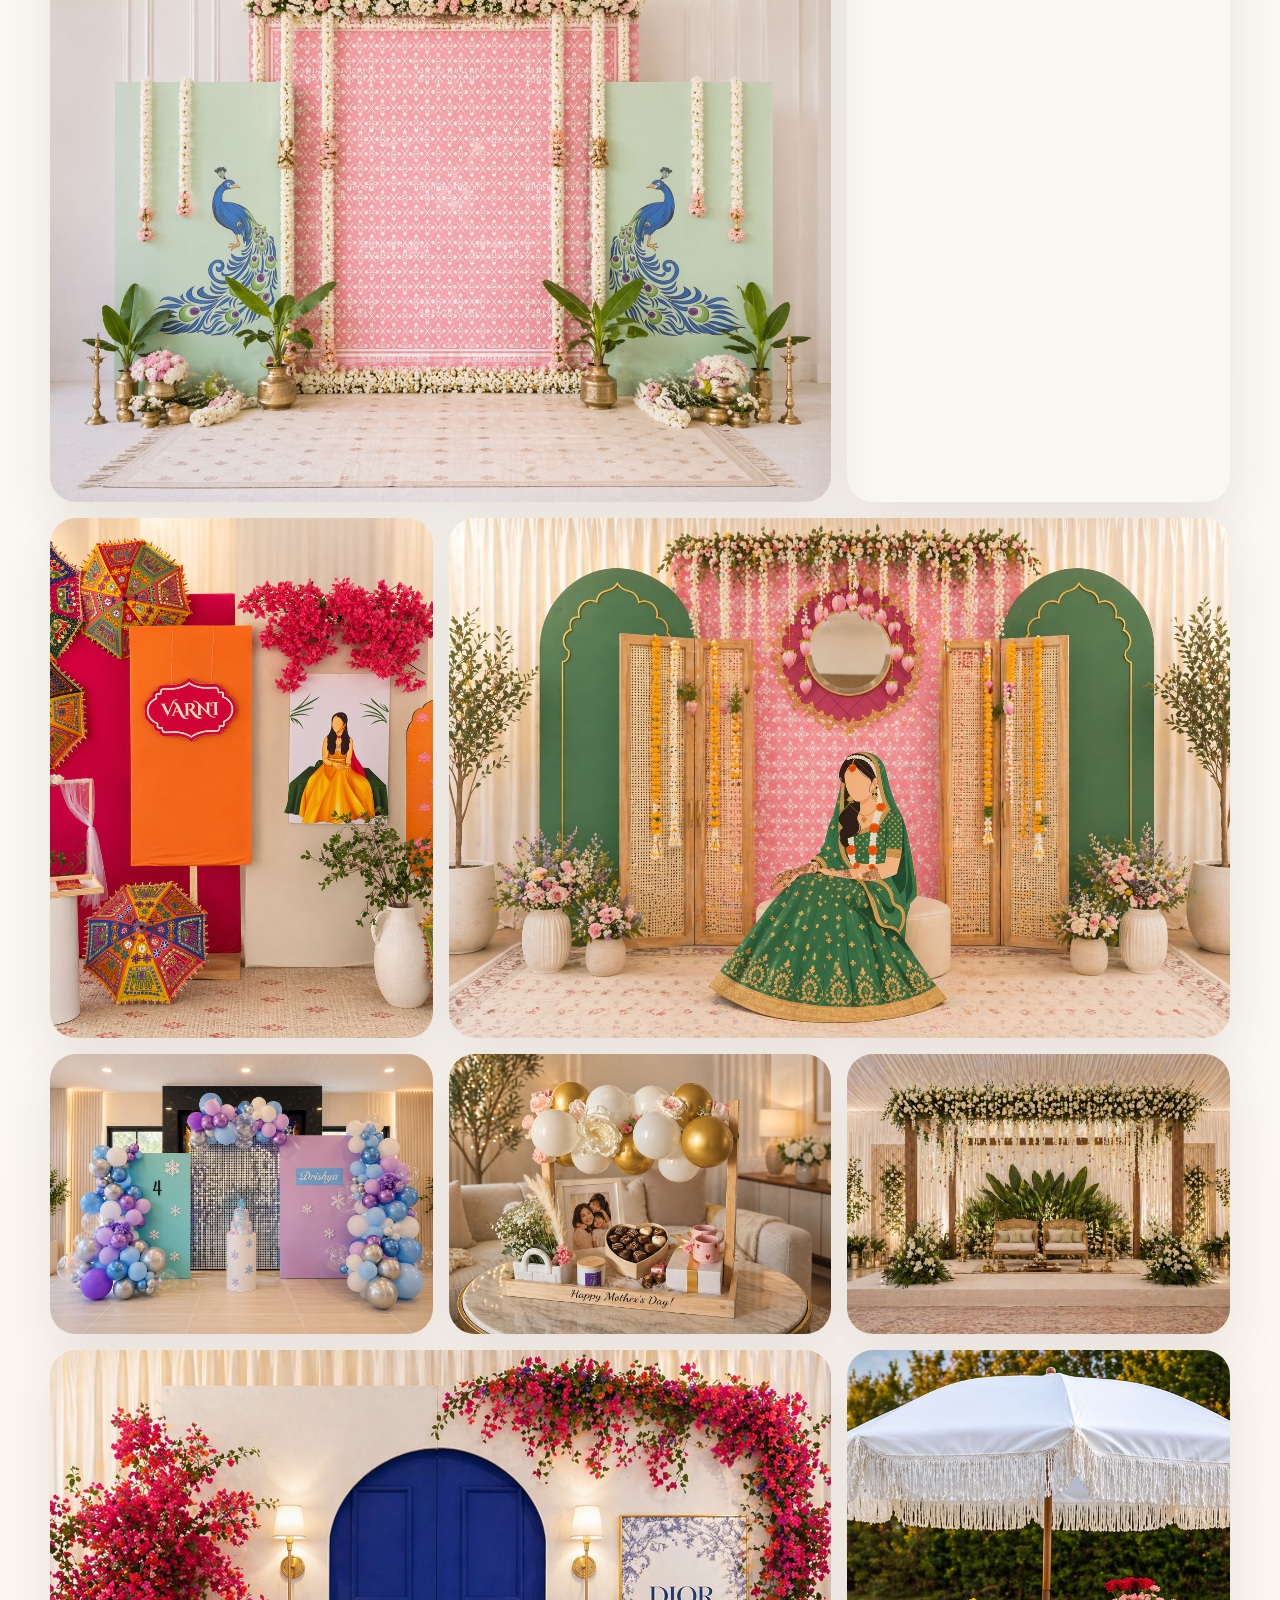
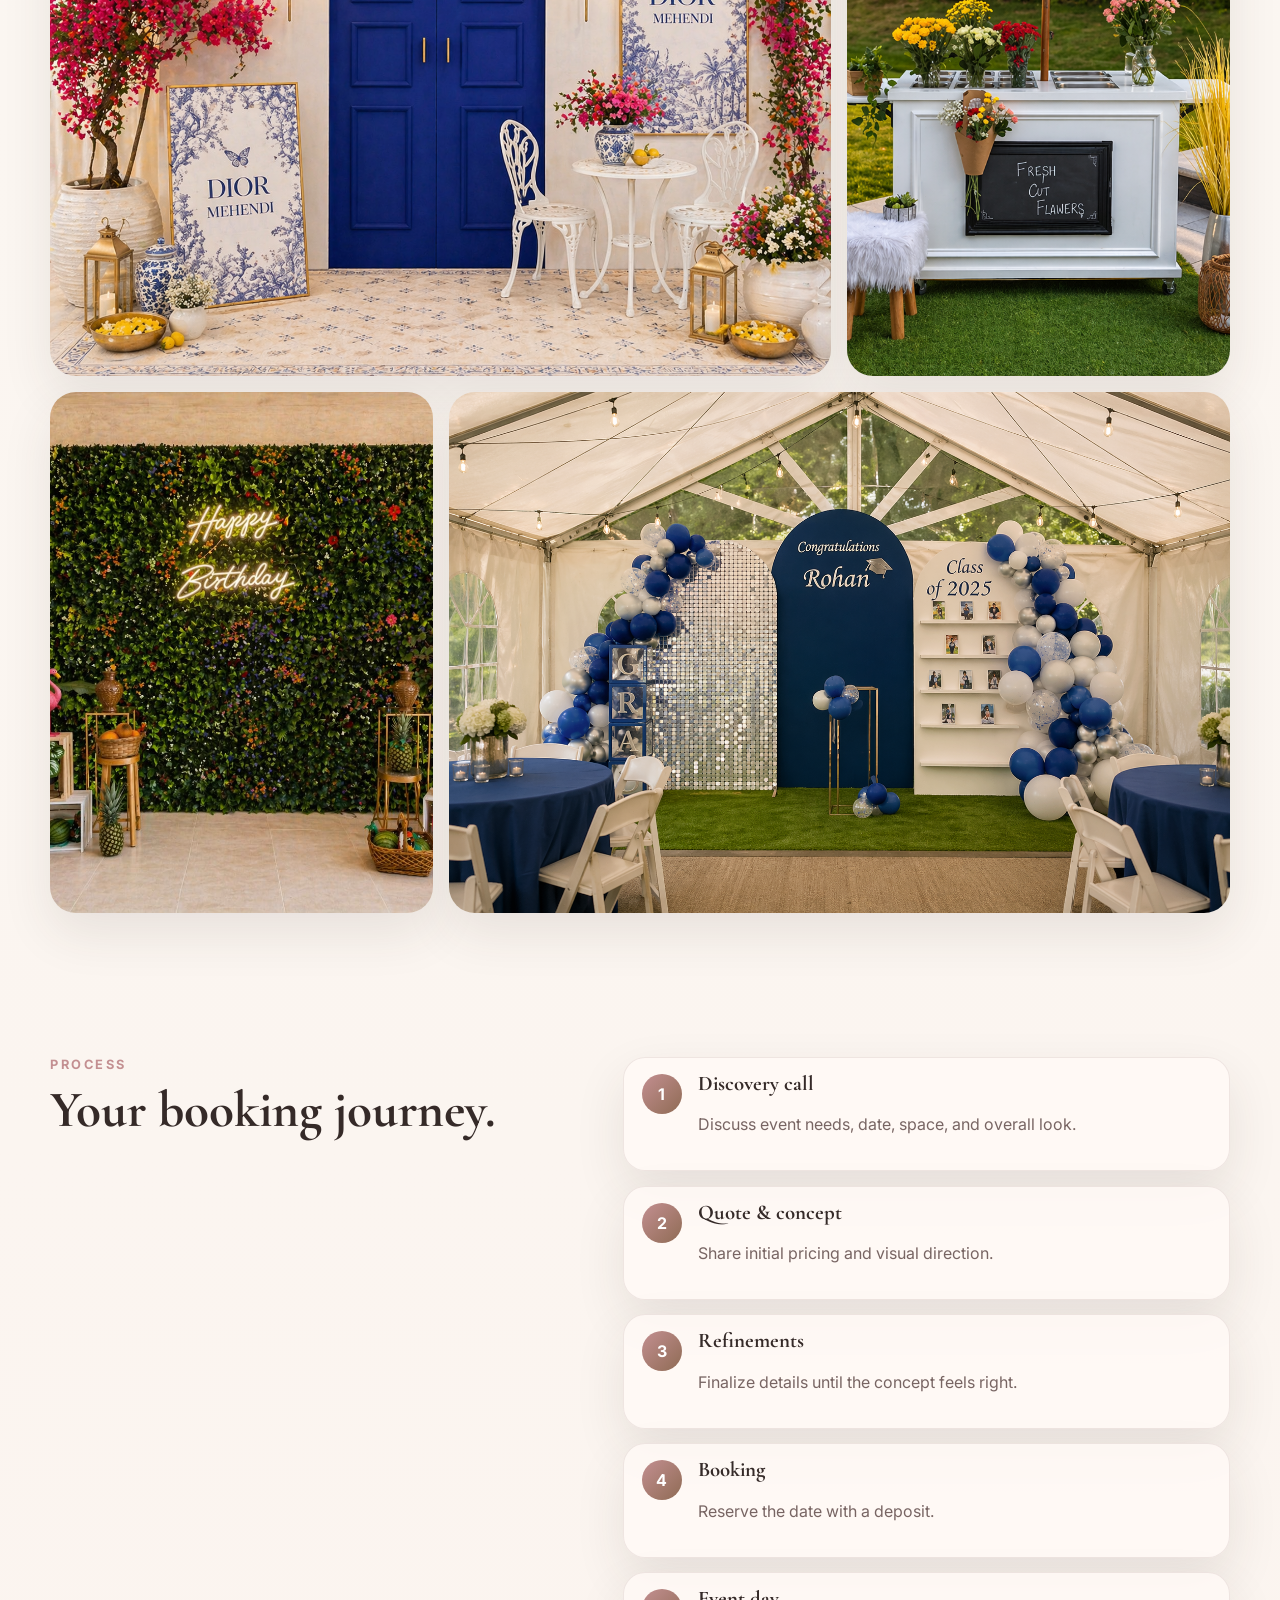
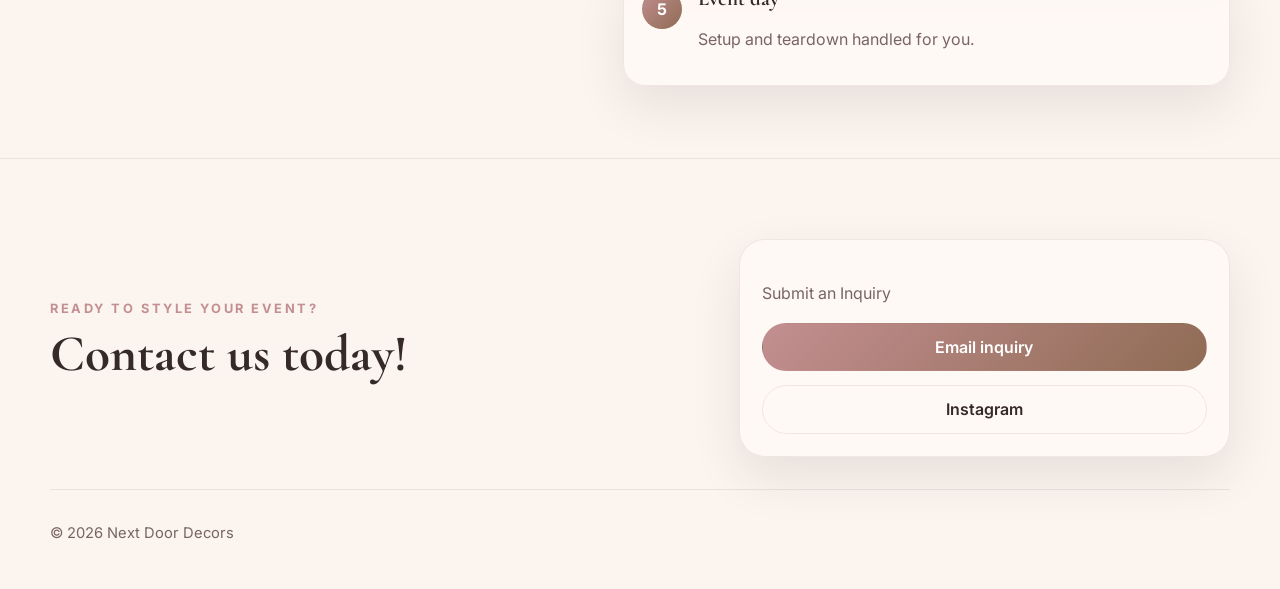
==== commit 0b928f04: "Text changes" ====
--- a/nextdoor-v2-2/index.html
+++ b/nextdoor-v2-2/index.html
@@ -46,10 +46,10 @@
 
       <section class="hero container">
         <div class="hero-copy hero-copy-centered">
-          <p class="eyebrow">Decor, Rentals & more</p>
+          <p class="eyebrow">Event Decor, Rentals & more</p>
           <h1>Decor that tells a story</h1>
           <p class="hero-text hero-text-wide">
-            Decor that feels personal, thoughtful, and truly yours
+            Event Decor that feels personal, thoughtful, and truly yours
           </p>
 
           <div class="hero-actions centered-actions">
@@ -134,18 +134,20 @@
         <div class="container split-section">
           <div>
             <p class="eyebrow">Who we are</p>
-            <h2>A decor studio for meaningful celebrations.</h2>
+            <h2>A Design House for Life’s Most Meaningful Milestones.</h2>
           </div>
           <div class="copy-stack">
             <p>
-              Next Door Decors is a Northern Virginia-based decor team creating
-              custom setups, grab-and-go decor, gift packages, rentals, and
-              event styling for birthdays, baby showers, bridal showers,
-              traditional events, corporate gatherings, and more.
+              At Next Door Decors, we believe event styling is an art form.
+              Based in Northern Virginia, our team transforms celebrations into
+              immersive experiences through bespoke floral and balloon
+              installations, curated rentals, and intentional event design.
             </p>
             <p>
-              We design decor that goes beyond templates, to create
-              one-of-a-kind setups that feel cohesive, elegant, and memorable.
+              From intimate bridal showers to grand corporate galas, we are
+              fueled by an obsession with the creative process. We move beyond
+              the predictable to craft cohesive, one-of-a-kind atmospheres that
+              linger in the memory long after the last guest departs.
             </p>
           </div>
         </div>
@@ -212,8 +214,8 @@
                 <span class="service-index">05</span>
                 <h3>Cart Services</h3>
                 <p>
-                  Stylish and functional cart setups that elevate your event
-                  experience.
+                  Elevate your event with our versatile cart, perfect for candy
+                  bars, grazing stations, or drinks.
                 </p>
               </div>
             </article>
--- a/nextdoor-v2-2/style.css
+++ b/nextdoor-v2-2/style.css
@@ -119,7 +119,7 @@
 }
 
 .logo img {
-  height: 180px; /* adjust based on header */
+  height: 80px; /* adjust based on header */
   width: auto;
 }
 
@@ -302,7 +302,7 @@
 
 .hero-carousel-track {
   position: relative;
-  min-height: clamp(260px, 42vw, 520px);
+  min-height: clamp(320px, 55vw, 650px);
 }
 
 .hero-slide {
@@ -646,3 +646,9 @@
     bottom: 0.8rem;
   }
 }
+
+@media (max-width: 760px) {
+  .logo img {
+    height: 50px; /* adjust as needed */
+  }
+}
